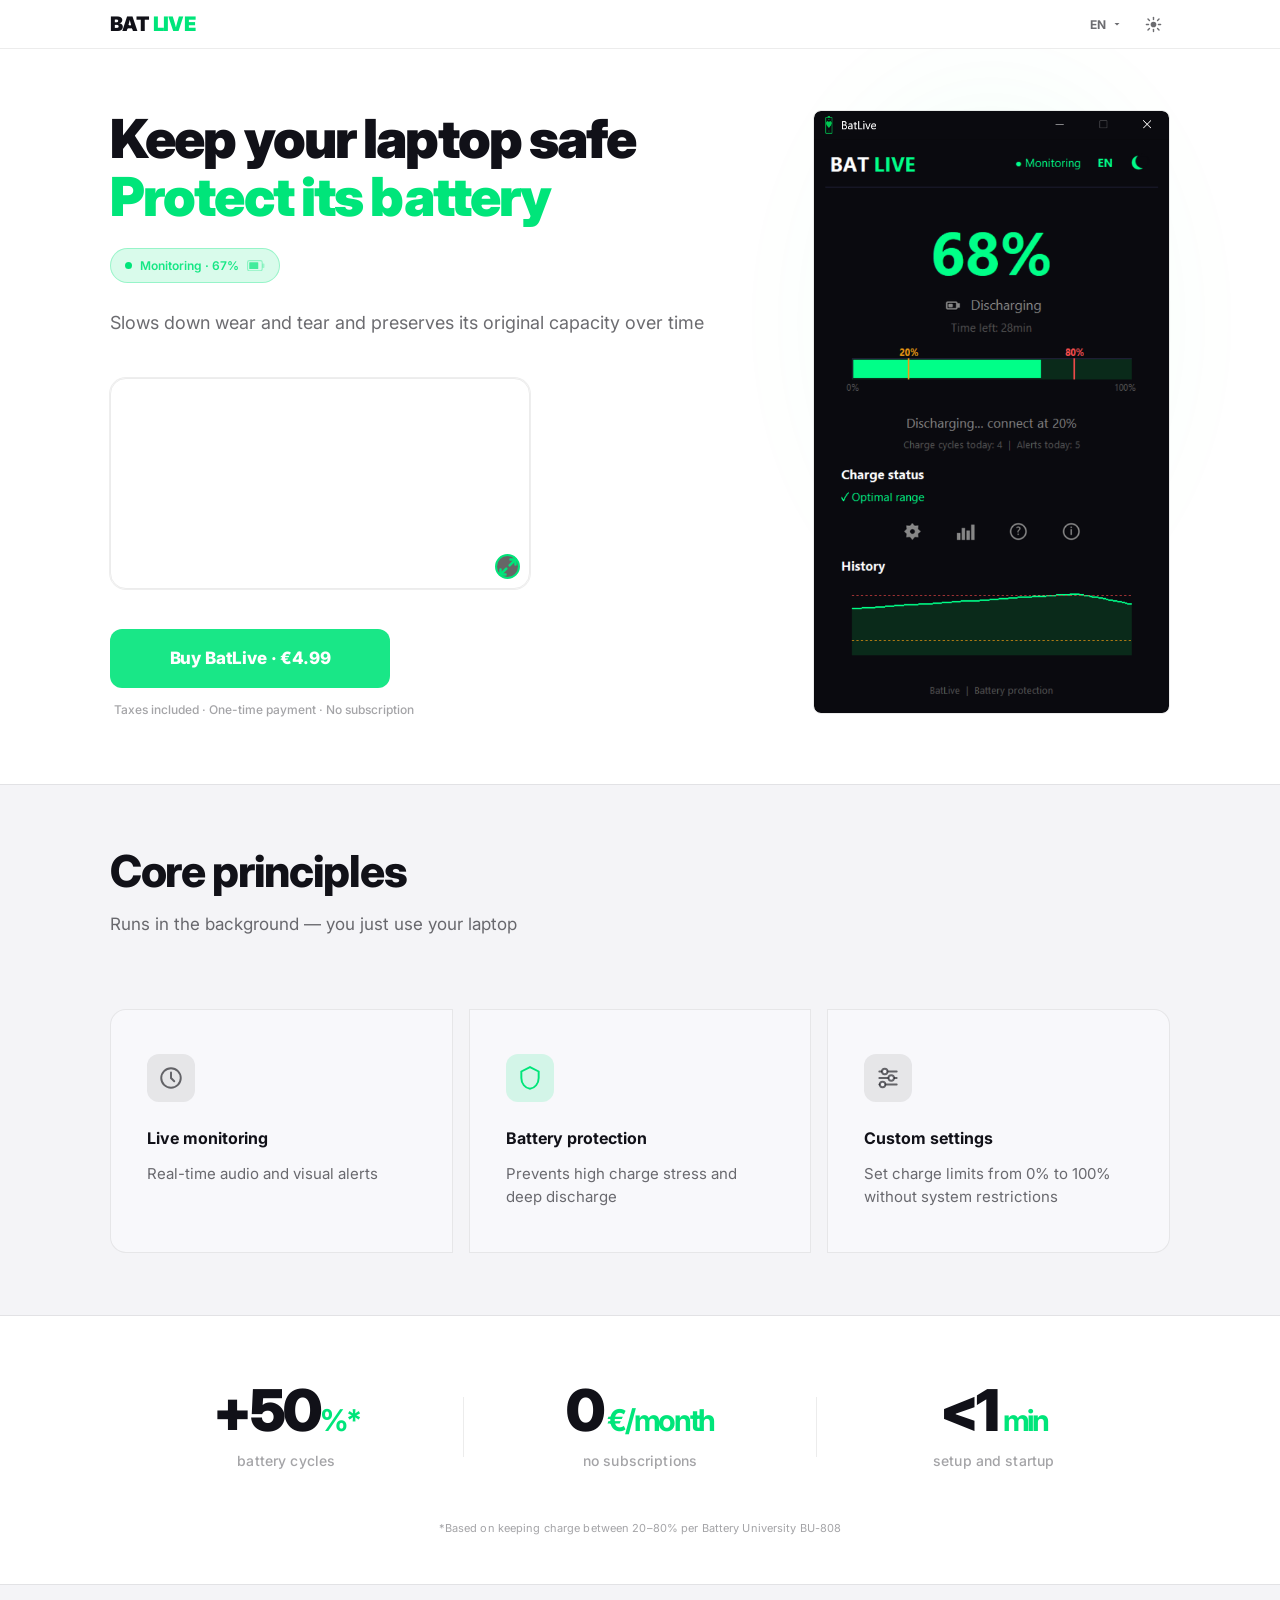
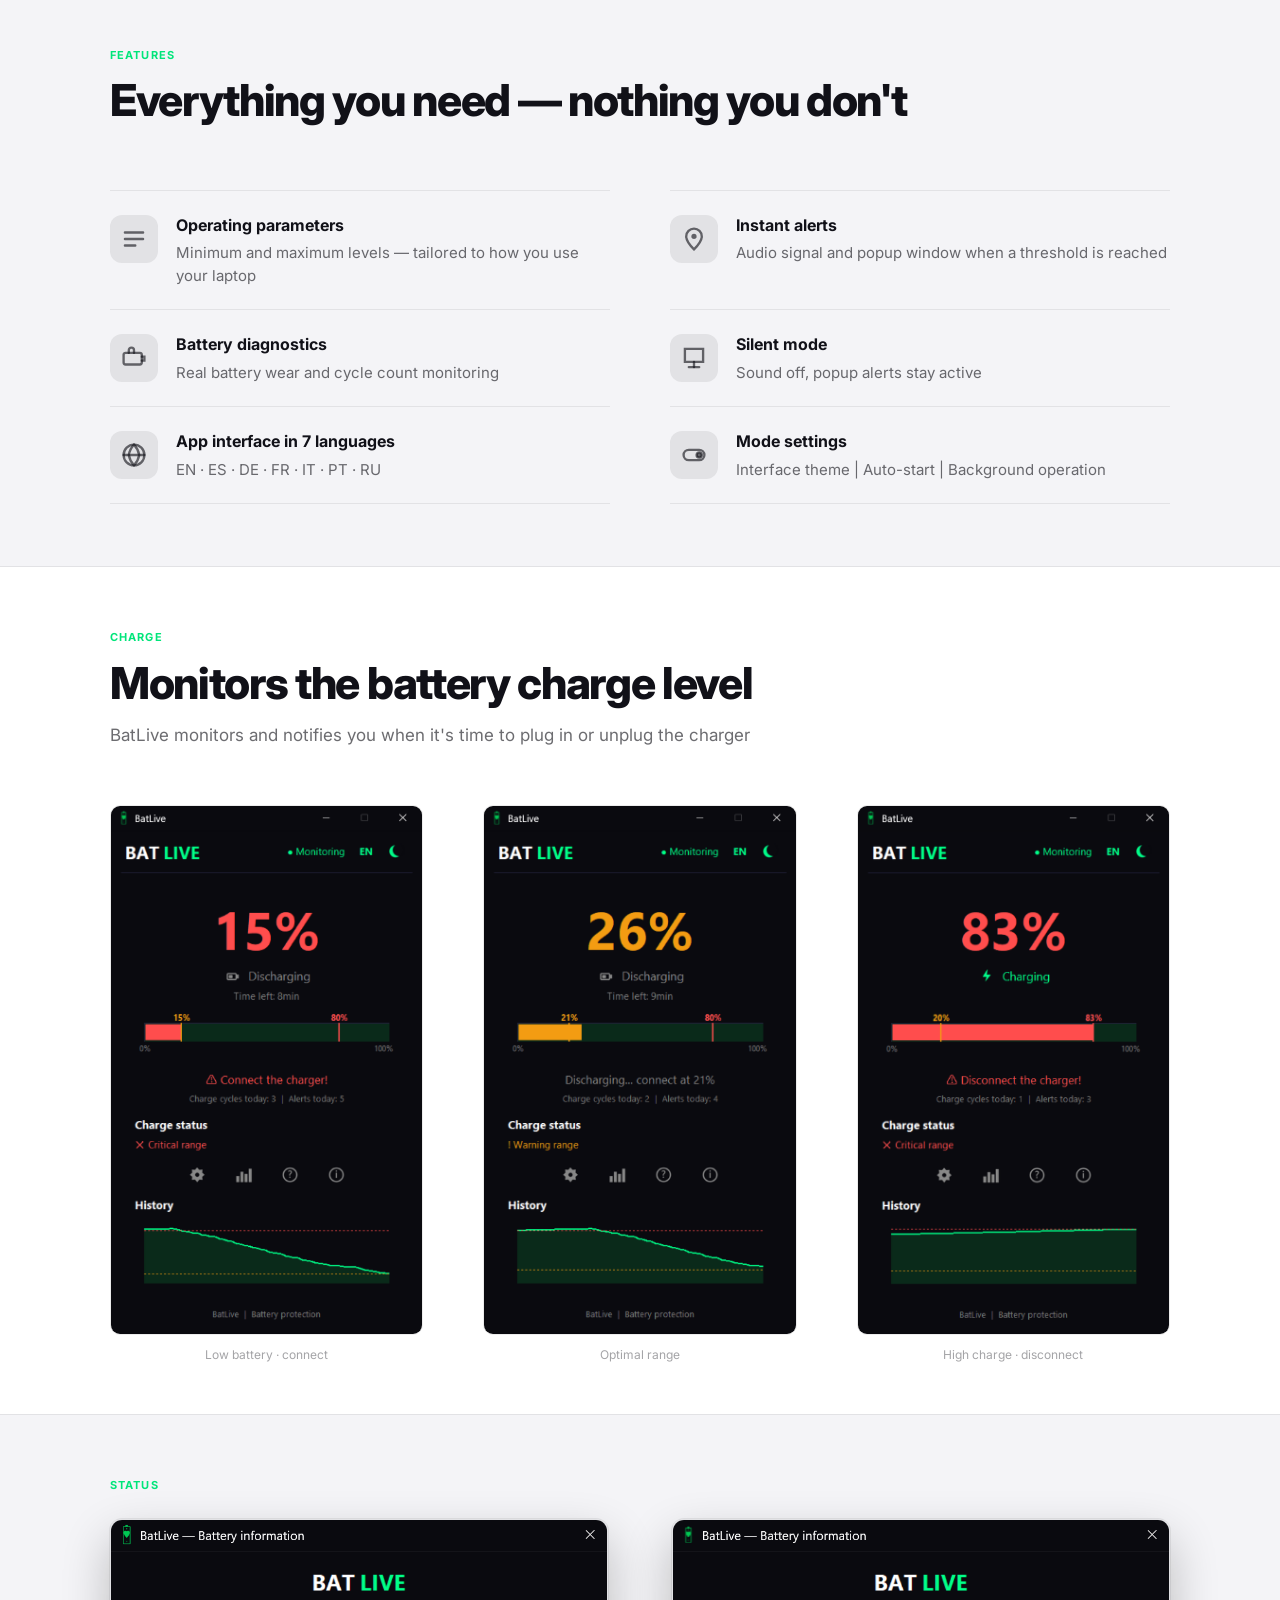
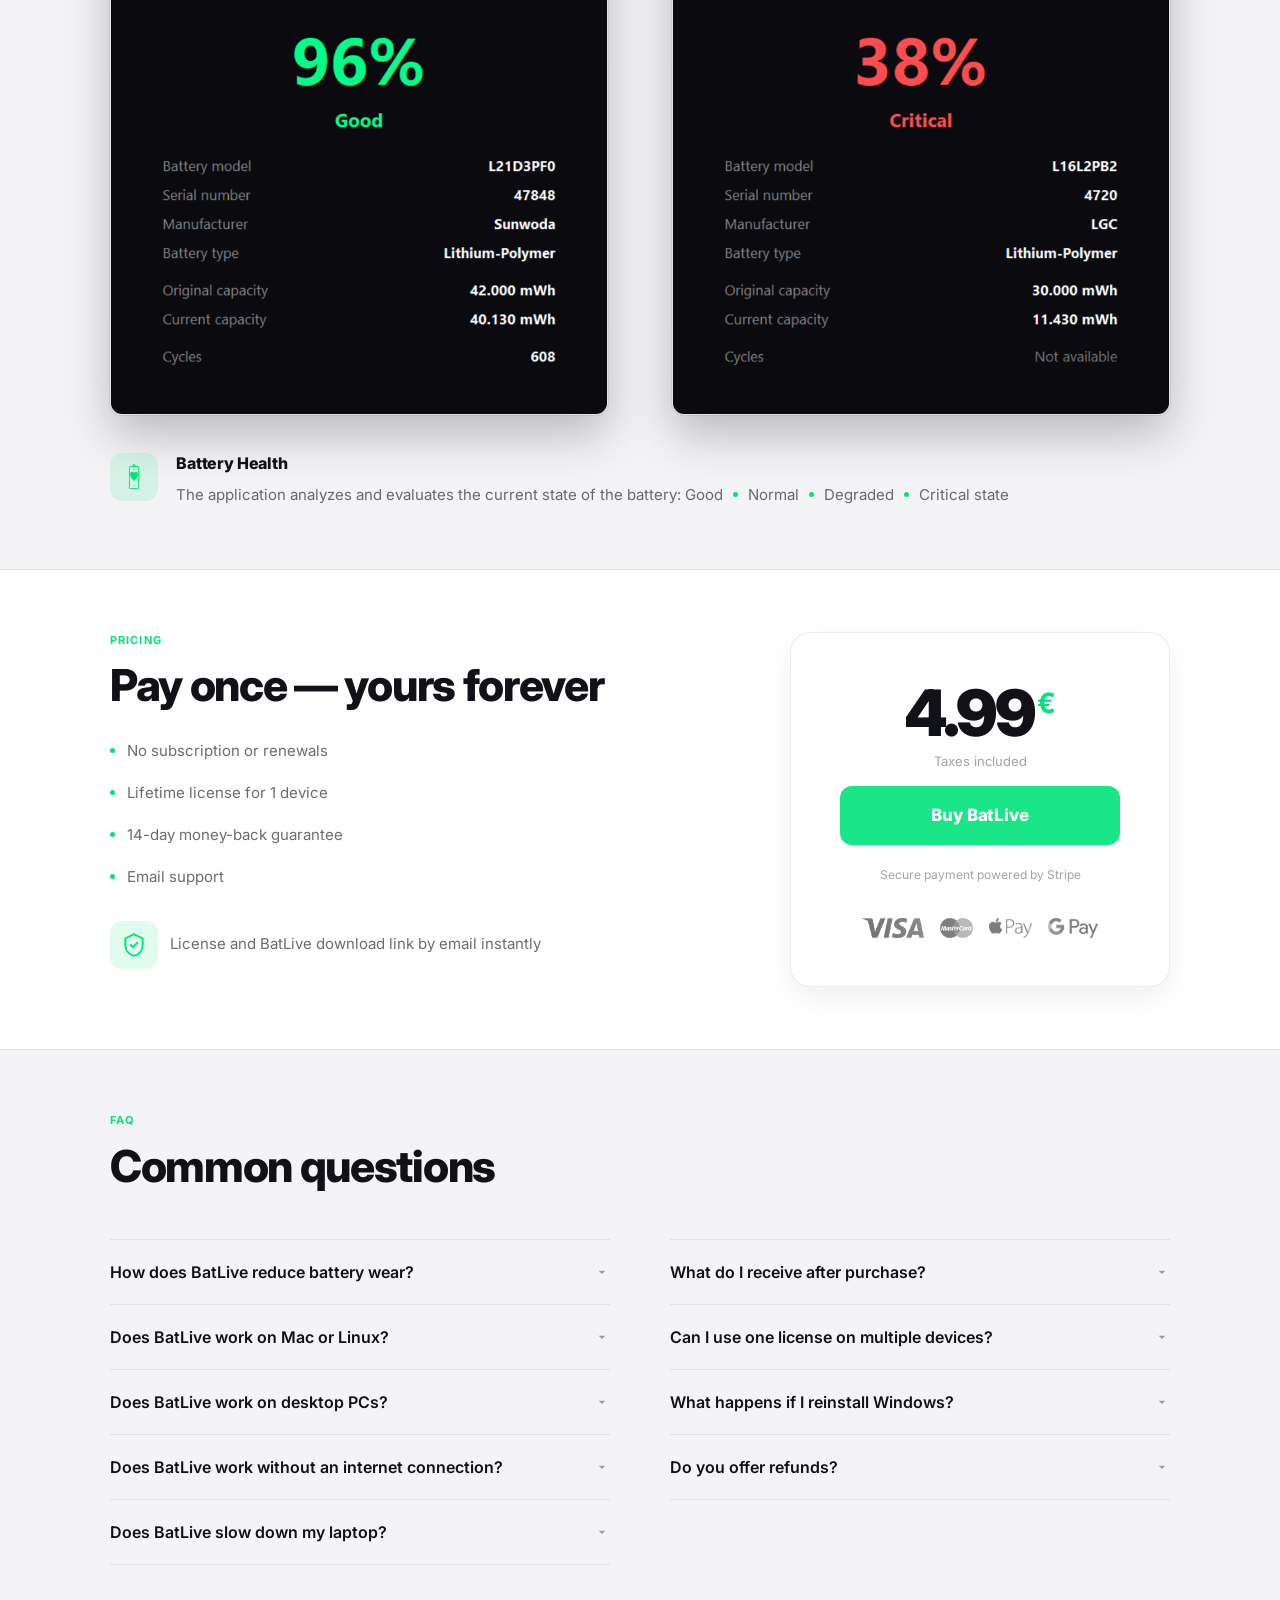
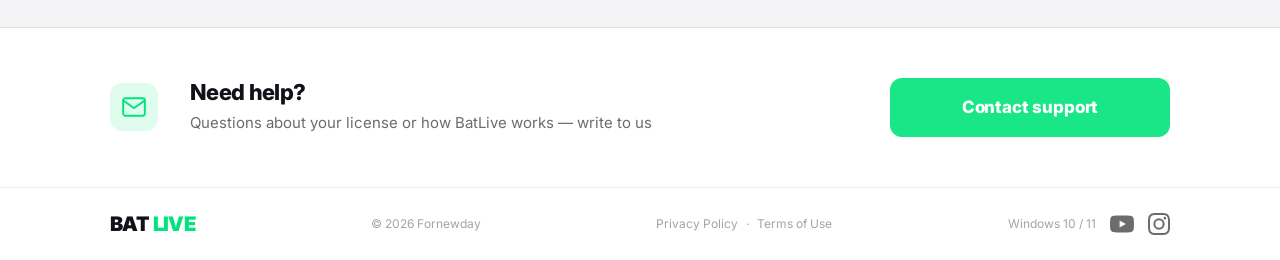
==== index.html @ f936b000 "legal: add taxes included notes in 3 languages" ====
<!DOCTYPE html>
<!-- ════════════════════════════════════════════════════════════════
     BATLIVE — INDEX.HTML

     ÍNDICE
     ────────────────────────────────────────────────────────────────
     1.  NAVBAR
     2.  HERO
     3.  WHAT (pillars)
     4.  STATS
     5.  FEATURES
     6.  SCREENSHOTS
     7.  STATE (estado y ajustes)
     8.  PRICING
     9.  FAQ
     10. CONTACT
     11. FOOTER
     12. MODAL SOPORTE
     ════════════════════════════════════════════════════════════════ -->
<html lang="en" data-theme="light">
<head>
  <meta charset="UTF-8">
  <meta name="viewport" content="width=device-width, initial-scale=1.0">
  <meta name="google-site-verification" content="5RuZJXYPIrxVeMFKIBytG_Ag9Z87bG73hz88B2fT5GY" />
  <title>BatLive: Protects laptop battery with charge and discharge alerts</title>
  <meta name="description" content="BatLive monitors your Windows laptop battery in real time, alerts you when to plug or unplug the charger, and prevents wear from overcharging. One-time payment, no subscription.">
  <meta name="author" content="Fornewday">

  <!-- Open Graph (Reddit, WhatsApp, Twitter, LinkedIn) -->
  <meta property="og:type" content="website">
  <meta property="og:url" content="https://batlive.app/">
  <meta property="og:title" content="BatLive: Protects laptop battery with charge and discharge alerts">
  <meta property="og:description" content="Monitor your laptop battery, get alerts when to plug/unplug and extend its life. One-time 4.99€, no subscription.">
  <meta property="og:image" content="https://batlive.app/img/banner-final.png">

  <!-- Twitter Card -->
  <meta name="twitter:card" content="summary_large_image">
  <meta name="twitter:title" content="BatLive: Protects laptop battery with charge and discharge alerts">
  <meta name="twitter:description" content="Monitor your laptop battery and extend its life. One-time payment.">
  <meta name="twitter:image" content="https://batlive.app/img/banner-final.png">

  <link rel="preconnect" href="https://fonts.googleapis.com">
  <link rel="preconnect" href="https://fonts.gstatic.com" crossorigin>
  <link href="https://fonts.googleapis.com/css2?family=Inter:wght@400;500;600;700;800;900&display=swap" rel="stylesheet">
  <link rel="icon" type="image/x-icon" href="img/favicon.ico">
  <link rel="icon" type="image/svg+xml" href="img/favicon.svg">
  <link rel="icon" type="image/png" sizes="96x96" href="img/favicon-96x96.png">
  <link rel="icon" type="image/png" sizes="192x192" href="img/web-app-manifest-192x192.png">
  <link rel="icon" type="image/png" sizes="512x512" href="img/web-app-manifest-512x512.png">
  <link rel="apple-touch-icon" href="img/apple-touch-icon.png">
  <link rel="manifest" href="img/site.webmanifest">
  <link rel="stylesheet" href="style.css">

  <script type="application/ld+json">
  {
    "@context": "https://schema.org",
    "@type": "SoftwareApplication",
    "name": "BatLive",
    "operatingSystem": "Windows 10, Windows 11",
    "applicationCategory": "UtilitiesApplication",
    "description": "Windows tool to extend battery life via custom alerts and real-time health monitoring.",
    "softwareVersion": "1.0.4",
    "url": "https://batlive.app",
    "image": "https://batlive.app/img/banner-final.png",
    "author": {
      "@type": "Organization",
      "name": "Fornewday",
      "url": "https://batlive.app"
    },
    "offers": {
      "@type": "Offer",
      "price": "4.99",
      "priceCurrency": "EUR",
      "availability": "https://schema.org/InStock"
    }
  }
  </script>
</head>
<body>

<!-- ── 1. NAVBAR ──────────────────────────────────────────── -->
<nav id="navbar">
  <div class="nav-inner">
  <div class="logo">BAT <span class="accent">LIVE</span></div>
  <div class="nav-right">
    <div class="lang-dropdown">
      <button class="lang-btn" id="lang-btn" onclick="toggleLangMenu(event)" aria-label="Idioma">
        <span id="lang-current">EN</span>
        <svg viewBox="0 0 24 24" fill="currentColor" width="12" height="12"><path d="M7 10l5 5 5-5z"/></svg>
      </button>
      <div class="lang-menu" id="lang-menu">
        <button onclick="setLang('en')" id="opt-en">English</button>
        <button onclick="setLang('es')" id="opt-es">Español</button>
        <button onclick="setLang('ru')" id="opt-ru">Русский</button>
      </div>
    </div>
    <button class="theme-btn" onclick="toggleTheme()" aria-label="Cambiar tema">
      <!-- luna -->
      <svg class="icon-moon" viewBox="0 0 24 24" fill="currentColor" width="17" height="17">
        <path d="M12 3a9 9 0 1 0 9 9c0-.46-.04-.92-.1-1.36a5.4 5.4 0 0 1-4.4 2.26 5.4 5.4 0 0 1-3.14-9.8c-.44-.06-.9-.1-1.36-.1z"/>
      </svg>
      <!-- sol -->
      <svg class="icon-sun" viewBox="0 0 24 24" fill="none" stroke="currentColor" stroke-width="2" stroke-linecap="round" width="17" height="17">
        <circle cx="12" cy="12" r="4" fill="currentColor" stroke="none"/>
        <line x1="12" y1="2"  x2="12" y2="5"/>
        <line x1="12" y1="19" x2="12" y2="22"/>
        <line x1="2"  y1="12" x2="5"  y2="12"/>
        <line x1="19" y1="12" x2="22" y2="12"/>
        <line x1="4.2"  y1="4.2"  x2="6.3"  y2="6.3"/>
        <line x1="17.7" y1="17.7" x2="19.8" y2="19.8"/>
        <line x1="4.2"  y1="19.8" x2="6.3"  y2="17.7"/>
        <line x1="17.7" y1="6.3"  x2="19.8" y2="4.2"/>
      </svg>
    </button>
  </div>
  </div>
</nav>

<!-- ── 2. HERO ────────────────────────────────────────────── -->
<section class="hero">
  <div class="hero-inner">
    <div class="hero-text">
      <h1 id="hero-h1">
        Extend your laptop's<br>
        <span class="accent">battery life</span>
      </h1>

      <!-- barra de estado animada — firma del diseño -->
      <div class="status-bar" aria-hidden="true">
        <span class="status-dot"></span>
        <span class="status-text" id="status-text">Monitoring · 67%</span>
        <span class="status-charge">
          <svg viewBox="0 0 16 10" fill="none" width="18">
            <rect x="0.5" y="0.5" width="13" height="9" rx="1.5" stroke="currentColor" stroke-opacity="0.5"/>
            <rect x="13.5" y="3" width="2" height="4" rx="0.5" fill="currentColor" fill-opacity="0.4"/>
            <rect x="2" y="2" width="8" height="6" rx="0.5" fill="currentColor"/>
          </svg>
        </span>
      </div>

      <p class="hero-sub" id="hero-sub">Reduces wear and preserves capacity for years to come</p>

      <div class="hero-video-wrap" id="hero-video-wrap">
        <video class="hero-video" id="hero-video" muted loop playsinline autoplay>
          <source src="./img/demo.mp4" type="video/mp4">
        </video>
        <button class="sound-toggle expand-toggle" id="expand-toggle" aria-label="Expand video" onclick="openVideoModal()">
          <svg xmlns="http://www.w3.org/2000/svg" viewBox="0 0 24 24" width="20" height="20" fill="none" stroke="currentColor" stroke-width="3" stroke-linecap="round" stroke-linejoin="round">
            <polyline points="15 3 21 3 21 9"></polyline>
            <polyline points="9 21 3 21 3 15"></polyline>
            <line x1="21" y1="3" x2="14" y2="10"></line>
            <line x1="3" y1="21" x2="10" y2="14"></line>
          </svg>
        </button>
      </div>

      <div class="cta-block">
        <a href="checkout.html" class="btn-primary" id="hero-btn">
          <span id="hero-btn-text">Buy BatLive · €4.99</span>
        </a>
        <p class="cta-note" id="hero-note">Taxes included · One-time payment · No subscription</p>
      </div>
    </div>

    <div class="hero-visual">
      <div class="app-frame">
        <img src="./img/app-screenshot.png" alt="BatLive"
             onerror="this.style.display='none';this.nextElementSibling.style.display='flex'">
        <div class="img-placeholder" style="display:none">
          <svg viewBox="0 0 60 80" fill="none" width="60" opacity="0.3">
            <rect x="4" y="2" width="52" height="76" rx="6" stroke="currentColor" stroke-width="2"/>
            <rect x="12" y="10" width="36" height="8" rx="2" fill="currentColor" opacity="0.3"/>
            <rect x="12" y="24" width="36" height="4" rx="2" fill="currentColor" opacity="0.2"/>
            <rect x="12" y="32" width="24" height="4" rx="2" fill="currentColor" opacity="0.2"/>
          </svg>
          <span>app-screenshot.png</span>
        </div>
      </div>
    </div>
  </div>
</section>

<div class="video-modal" id="video-modal">
  <div class="video-modal-panel">
    <button class="sound-toggle video-modal-close" id="video-modal-close" aria-label="Close video" onclick="closeVideoModal()">
      <svg xmlns="http://www.w3.org/2000/svg" viewBox="0 0 24 24" width="20" height="20" fill="none" stroke="currentColor" stroke-width="2" stroke-linecap="round" stroke-linejoin="round">
        <line x1="18" y1="6" x2="6" y2="18"></line>
        <line x1="6" y1="6" x2="18" y2="18"></line>
      </svg>
    </button>
    <div class="video-modal-inner" id="video-modal-inner"></div>
    <div class="video-modal-sound-row" id="video-modal-sound-row">
      <button class="sound-toggle" id="sound-toggle" aria-label="Toggle sound" onclick="toggleSound()">
        <svg xmlns="http://www.w3.org/2000/svg" viewBox="0 0 24 24" width="20" height="20" fill="none" stroke="currentColor" stroke-width="2" stroke-linecap="round" stroke-linejoin="round">
          <path d="M4 9v6h4l5 5V4L8 9H4z"></path>
          <line class="sound-x" x1="17" y1="9" x2="23" y2="15"></line>
          <line class="sound-x" x1="23" y1="9" x2="17" y2="15"></line>
          <path class="sound-wave" d="M16 9a5 5 0 0 1 0 6"></path>
          <path class="sound-wave" d="M19 6.5a9 9 0 0 1 0 11"></path>
        </svg>
      </button>
      <p class="hero-video-caption" id="hero-video-caption">Sound on alert</p>
    </div>
  </div>
</div>

<!-- ── 3. WHAT (pillars) ──────────────────────────────────── -->
<section class="what reveal">
  <div class="container">
    <div class="what-header">
      <h2 id="what-h2">Three principles of protection</h2>
      <p class="section-sub" id="what-sub">Runs in the background — you just use your laptop</p>
    </div>
    <div class="pillars">

      <div class="pillar reveal-child">
        <div class="pillar-icon">
          <svg viewBox="0 0 24 24" fill="none" stroke="currentColor" stroke-width="1.8" stroke-linecap="round" width="26" height="26">
            <circle cx="12" cy="12" r="9"/>
            <polyline points="12 7 12 12 15 15"/>
          </svg>
        </div>
        <h3 id="p1-title">Background monitoring</h3>
        <p id="p1-text">Lives silently in the system tray, no open window required, minimal resource usage</p>
      </div>

      <div class="pillar reveal-child">
        <div class="pillar-icon pillar-icon--accent">
          <svg viewBox="0 0 24 24" fill="none" stroke="currentColor" stroke-width="1.8" stroke-linecap="round" width="26" height="26">
            <path d="M12 2L4 6v6c0 5 3.5 9.5 8 10 4.5-.5 8-5 8-10V6l-8-4z"/>
          </svg>
        </div>
        <h3 id="p2-title">Battery protection</h3>
        <p id="p2-text">Keeps charge in the safe range — cell degradation slows down significantly</p>
      </div>

      <div class="pillar reveal-child">
        <div class="pillar-icon">
          <svg viewBox="0 0 24 24" fill="none" stroke="currentColor" stroke-width="1.8" stroke-linecap="round" width="26" height="26">
            <line x1="4" y1="6" x2="20" y2="6"/>
            <line x1="4" y1="12" x2="20" y2="12"/>
            <line x1="4" y1="18" x2="20" y2="18"/>
            <circle cx="9" cy="6" r="2.5" fill="var(--bg-2)"/>
            <circle cx="15" cy="12" r="2.5" fill="var(--bg-2)"/>
            <circle cx="7" cy="18" r="2.5" fill="var(--bg-2)"/>
          </svg>
        </div>
        <h3 id="p3-title">Your rules</h3>
        <p id="p3-text">Set a minimum and maximum threshold — the app alerts you when it's time to act</p>
      </div>

    </div>
  </div>
</section>

<!-- ── 4. STATS ───────────────────────────────────────────── -->
<section class="stats reveal">
  <div class="container">
    <div class="stats-grid">
      <div class="stat reveal-child">
        <div class="stat-num">+50<span class="stat-unit">%*</span></div>
        <div class="stat-label" id="stat1-label">capacity preserved</div>
      </div>
      <div class="stat-divider"></div>
      <div class="stat reveal-child">
        <div class="stat-num">0<span class="stat-unit" id="stat2-unit"> €/month</span></div>
        <div class="stat-label" id="stat2-label">no subscriptions</div>
      </div>
      <div class="stat-divider"></div>
      <div class="stat reveal-child">
        <div class="stat-num">&lt;1<span class="stat-unit"> min</span></div>
        <div class="stat-label" id="stat3-label">setup and launch</div>
      </div>
    </div>
    <p class="stats-footnote" id="stats-footnote">* Keeping charge between 20–80% per Battery University BU-808</p>
  </div>
</section>

<!-- ── 5. FEATURES ────────────────────────────────────────── -->
<section class="features reveal">
  <div class="container">
    <div class="features-header">
      <p class="eyebrow" id="feat-eyebrow">Features</p>
      <h2 id="feat-h2">Everything you need — nothing you don't</h2>
    </div>

    <ul class="feat-grid">
      <li class="feat-item reveal-child">
        <span class="feat-icon">
          <svg viewBox="0 0 20 20" fill="none" stroke="currentColor" stroke-width="1.8" stroke-linecap="round" width="18" height="18">
            <path d="M3 10h14M3 5h14M3 15h8"/>
          </svg>
        </span>
        <div>
          <strong id="f1-title">Operating parameters</strong>
          <p id="f1-text">Minimum and maximum — tailored to how you use your laptop</p>
        </div>
      </li>
      <li class="feat-item reveal-child">
        <span class="feat-icon">
          <svg viewBox="0 0 20 20" fill="none" stroke="currentColor" stroke-width="1.8" stroke-linecap="round" width="18" height="18">
            <path d="M10 2a6 6 0 0 0-6 6c0 4 6 10 6 10s6-6 6-10a6 6 0 0 0-6-6z"/>
            <circle cx="10" cy="8" r="2" fill="currentColor" stroke="none"/>
          </svg>
        </span>
        <div>
          <strong id="f2-title">Instant alerts</strong>
          <p id="f2-text">Audio signal and popup window when a threshold is reached</p>
        </div>
      </li>
      <li class="feat-item reveal-child">
        <span class="feat-icon">
          <svg viewBox="0 0 20 20" fill="none" stroke="currentColor" stroke-width="1.8" stroke-linecap="round" width="18" height="18">
            <rect x="2" y="6" width="14" height="9" rx="1.5"/>
            <path d="M16 9h2v3h-2"/>
            <path d="M6 6V4a2 2 0 0 1 4 0v2"/>
          </svg>
        </span>
        <div>
          <strong id="f3-title">Battery diagnostics</strong>
          <p id="f3-text">Real battery wear and cycle count monitoring</p>
        </div>
      </li>
      <li class="feat-item reveal-child">
        <span class="feat-icon">
          <svg viewBox="0 0 20 20" fill="none" stroke="currentColor" stroke-width="1.8" stroke-linecap="round" width="18" height="18">
            <path d="M3 3h14v10H3z" rx="1"/>
            <line x1="6" y1="17" x2="14" y2="17"/>
            <line x1="10" y1="13" x2="10" y2="17"/>
          </svg>
        </span>
        <div>
          <strong id="f4-title">Silent mode</strong>
          <p id="f4-text">Sound off, popup alerts stay active</p>
        </div>
      </li>
      <li class="feat-item reveal-child">
        <span class="feat-icon">
          <svg viewBox="0 0 20 20" fill="none" stroke="currentColor" stroke-width="1.8" stroke-linecap="round" width="18" height="18">
            <circle cx="10" cy="10" r="8"/>
            <path d="M10 2a15.3 15.3 0 0 1 4 8 15.3 15.3 0 0 1-4 8 15.3 15.3 0 0 1-4-8 15.3 15.3 0 0 1 4-8z"/>
            <path d="M2 10h16"/>
          </svg>
        </span>
        <div>
          <strong id="f6-title">App interface in 7 languages</strong>
          <p id="f6-text">EN · ES · DE · FR · IT · PT · RU</p>
        </div>
      </li>
      <li class="feat-item reveal-child">
        <span class="feat-icon">
          <svg viewBox="0 0 20 20" fill="none" stroke="currentColor" stroke-width="1.8" stroke-linecap="round" width="18" height="18">
            <rect x="2" y="6" width="16" height="8" rx="4"/>
            <circle cx="14" cy="10" r="2" fill="currentColor"/>
          </svg>
        </span>
        <div>
          <strong id="f5-title">Mode settings</strong>
          <p id="f5-text">Interface theme | Auto-start | Background operation</p>
        </div>
      </li>
    </ul>
  </div>
</section>

<!-- ── 6. SCREENSHOTS ─────────────────────────────────────── -->
<section class="screenshots reveal">
  <div class="container">
    <div class="screenshots-header">
      <p class="eyebrow" id="ss-eyebrow">Charge</p>
      <h2 id="ss-h2">Monitors the battery charge level</h2>
      <p class="section-sub" id="ss-sub">BatLive monitors and notifies you when it's time to plug in or unplug the charger.</p>
    </div>

    <!-- 3 capturas verticales -->
    <div class="ss-grid-top">
      <div class="ss-item reveal-child">
        <img src="./img/app-low.png" alt="Low battery"
             onerror="this.style.display='none';this.nextElementSibling.style.display='flex'">
        <div class="ss-placeholder">app-low.png</div>
        <p class="ss-caption" id="ss1-cap">Low battery · connect</p>
      </div>
      <div class="ss-item reveal-child">
        <img src="./img/app-discharge.png" alt="Discharging"
             onerror="this.style.display='none';this.nextElementSibling.style.display='flex'">
        <div class="ss-placeholder">app-discharge.png</div>
        <p class="ss-caption" id="ss2-cap">Normal use · 31%</p>
      </div>
      <div class="ss-item reveal-child">
        <img src="./img/app-high.png" alt="High charge"
             onerror="this.style.display='none';this.nextElementSibling.style.display='flex'">
        <div class="ss-placeholder">app-high.png</div>
        <p class="ss-caption" id="ss3-cap">High charge · disconnect</p>
      </div>
    </div>
  </div>
</section>

<!-- ── 7. STATE (estado y ajustes) ────────────────────────── -->
<section class="state reveal">
  <div class="container">
    <div class="state-header">
      <p class="eyebrow" id="state-eyebrow">Status</p>
    </div>

    <div class="state-grid">
      <img class="state-shot state-shot--left  reveal-child" src="./img/app-battery.png"     alt="Battery health · 96%" onerror="this.style.display='none'">
      <img class="state-shot state-shot--right reveal-child" src="./img/app-battery-critical.png" alt="Battery critical · 38%"     onerror="this.style.display='none'">
    </div>

    <div class="state-diag reveal-child">
      <div class="state-diag-icon">
        <svg viewBox="0 0 200 400" fill="none" width="42" height="42">
          <rect x="78" y="8" width="44" height="32" rx="4" fill="currentColor"/>
          <rect x="30" y="38" width="140" height="340" rx="8" fill="none" stroke="currentColor" stroke-width="14"/>
          <g fill="currentColor">
            <rect x="96" y="68" width="8" height="26" rx="1"/>
            <rect x="88" y="77" width="24" height="8" rx="1"/>
          </g>
          <g transform="translate(100, 200) scale(1.6)">
            <path d="M0,38 C0,38 -38,5 -38,-25 C-38,-48 -20,-60 0,-42 C20,-60 38,-48 38,-25 C38,5 0,38 0,38 Z" fill="currentColor"/>
          </g>
          <rect x="88" y="325" width="24" height="8" rx="1" fill="currentColor"/>
        </svg>
      </div>
      <div class="state-diag-text">
        <h3 id="state-diag-title">Battery wear diagnostics and cycle monitoring</h3>
        <p id="state-diag-text">BatLive uses system data on charge cycles and battery capacity to accurately evaluate its real condition. The application analyzes the level of battery wear and clearly displays its current health status: from «Good» and «Fair» to «Degraded» or «Critical».</p>
      </div>
    </div>
  </div>
</section>

<!-- ── 8. PRICING ─────────────────────────────────────────── -->
<section class="pricing reveal">
  <div class="container">
    <div class="pricing-card">
      <div class="pricing-left">
        <p class="eyebrow" id="price-eyebrow">Pricing</p>
        <h2 id="price-h2">One price. Forever.</h2>
        <ul class="price-perks">
          <li id="perk-sub">No subscription or renewals</li>
          <li id="perk1">Lifetime license for 1 device</li>
          <li id="perk-refund">14-day money-back guarantee</li>
          <li id="perk3">Email support</li>
        </ul>
        <div class="price-extra-block">
          <div class="price-extra-icon">
            <svg viewBox="0 0 24 24" fill="none" stroke="currentColor" stroke-width="1.8" stroke-linecap="round" width="26" height="26">
              <path d="M12 2L4 6v6c0 5 3.5 9.5 8 10 4.5-.5 8-5 8-10V6l-8-4z"/>
              <polyline points="9 12 11 14 15 10"/>
            </svg>
          </div>
          <p class="price-extra" id="price-extra">Receive your license key instantly by email after payment</p>
        </div>
      </div>
      <div class="pricing-right">
        <div class="price-amount">
          <span class="price-num" id="price-num">4,99</span>
          <span class="price-currency">€</span>
        </div>
        <span class="price-tax" id="price-tax">Taxes included</span>
        <a href="checkout.html" class="btn-primary" id="price-btn">
          <span id="price-btn-text">Buy BatLive</span>
        </a>
        <p class="price-secure" id="price-secure">Secure payment via Stripe</p>
        <div class="price-methods" aria-label="Payment methods">
          <img src="./img/pay-visa.png" alt="Visa">
          <img src="./img/pay-mastercard.png" alt="Mastercard">
          <img src="./img/pay-applepay.png" alt="Apple Pay">
          <img src="./img/pay-googlepay.png" alt="Google Pay">
        </div>
      </div>
    </div>
  </div>
</section>

<!-- ── 9. FAQ ─────────────────────────────────────────────── -->
<section class="faq reveal">
  <div class="container">
    <div class="faq-header">
      <p class="eyebrow" id="faq-eyebrow">FAQ</p>
      <h2 id="faq-h2">Common questions</h2>
    </div>
    <div class="faq-list">

      <!-- Columna izquierda (valor y producto) -->

      <div class="faq-item reveal-child">
        <button class="faq-q" onclick="toggleFaq(this)">
          <span id="fq3">How does BatLive reduce battery wear?</span>
          <svg class="faq-arrow" viewBox="0 0 24 24" fill="currentColor" width="16" height="16"><path d="M7 10l5 5 5-5z"/></svg>
        </button>
        <div class="faq-a"><p id="fa3">BatLive helps reduce battery wear by reminding you when to plug in or unplug your charger. Battery wear increases when the battery stays at 100% for extended periods (high-voltage stress) or drops below 20% (deep discharge). BatLive monitors these conditions and alerts you to keep your battery within the optimal 20–80% charge range, where battery wear is lower.</p></div>
      </div>

      <div class="faq-item reveal-child">
        <button class="faq-q" onclick="toggleFaq(this)">
          <span id="fq1">Does BatLive work on Mac or Linux?</span>
          <svg class="faq-arrow" viewBox="0 0 24 24" fill="currentColor" width="16" height="16"><path d="M7 10l5 5 5-5z"/></svg>
        </button>
        <div class="faq-a"><p id="fa1">No. BatLive is only available for Windows 10 and Windows 11. There are currently no versions for Mac or Linux.</p></div>
      </div>

      <div class="faq-item reveal-child">
        <button class="faq-q" onclick="toggleFaq(this)">
          <span id="fq2">Does BatLive work on desktop PCs?</span>
          <svg class="faq-arrow" viewBox="0 0 24 24" fill="currentColor" width="16" height="16"><path d="M7 10l5 5 5-5z"/></svg>
        </button>
        <div class="faq-a"><p id="fa2">No. BatLive is designed exclusively for laptops.</p></div>
      </div>

      <div class="faq-item reveal-child">
        <button class="faq-q" onclick="toggleFaq(this)">
          <span id="fq5">Does BatLive work without an internet connection?</span>
          <svg class="faq-arrow" viewBox="0 0 24 24" fill="currentColor" width="16" height="16"><path d="M7 10l5 5 5-5z"/></svg>
        </button>
        <div class="faq-a"><p id="fa5">Yes. You only need an internet connection once to activate your license. After that, BatLive runs locally and continues protecting your battery even when you're offline. Your license is automatically revalidated in the background every 7 days.</p></div>
      </div>

      <div class="faq-item reveal-child">
        <button class="faq-q" onclick="toggleFaq(this)">
          <span id="fq4">Does BatLive slow down my laptop?</span>
          <svg class="faq-arrow" viewBox="0 0 24 24" fill="currentColor" width="16" height="16"><path d="M7 10l5 5 5-5z"/></svg>
        </button>
        <div class="faq-a"><p id="fa4">No. BatLive uses less than 20 MB of RAM and checks your battery once every second. The impact on performance is negligible.</p></div>
      </div>

      <!-- Columna derecha (logística y compra) -->

      <div class="faq-item reveal-child">
        <button class="faq-q" onclick="toggleFaq(this)">
          <span id="fq9">What do I receive after purchase?</span>
          <svg class="faq-arrow" viewBox="0 0 24 24" fill="currentColor" width="16" height="16"><path d="M7 10l5 5 5-5z"/></svg>
        </button>
        <div class="faq-a"><p id="fa9">You'll receive your license key and download link by email. Simply download BatLive, install it, enter your license key, and you're ready to go!</p></div>
      </div>

      <div class="faq-item reveal-child">
        <button class="faq-q" onclick="toggleFaq(this)">
          <span id="fq7">Can I use one license on multiple devices?</span>
          <svg class="faq-arrow" viewBox="0 0 24 24" fill="currentColor" width="16" height="16"><path d="M7 10l5 5 5-5z"/></svg>
        </button>
        <div class="faq-a"><p id="fa7">No. Each license is linked to a single device (HWID). A separate license key is required for each laptop.</p></div>
      </div>

      <div class="faq-item reveal-child">
        <button class="faq-q" onclick="toggleFaq(this)">
          <span id="fq8">What happens if I reinstall Windows?</span>
          <svg class="faq-arrow" viewBox="0 0 24 24" fill="currentColor" width="16" height="16"><path d="M7 10l5 5 5-5z"/></svg>
        </button>
        <div class="faq-a"><p id="fa8">If you reinstall Windows on the same laptop, your license will be automatically reactivated because it is linked to your laptop's hardware identifier (HWID). You only need to enter your license key again.</p></div>
      </div>

      <div class="faq-item reveal-child">
        <button class="faq-q" onclick="toggleFaq(this)">
          <span id="fq10">Do you offer refunds?</span>
          <svg class="faq-arrow" viewBox="0 0 24 24" fill="currentColor" width="16" height="16"><path d="M7 10l5 5 5-5z"/></svg>
        </button>
        <div class="faq-a"><p id="fa10">BatLive is a digital product delivered immediately after purchase, so the 14-day right of withdrawal is waived during checkout. However, if you experience a technical issue, contact us within 14 days of purchase, and we'll review your case individually.</p></div>
      </div>

      <div class="faq-item reveal-child">
        <button class="faq-q" onclick="toggleFaq(this)">
          <span id="fq6">What data does BatLive collect?</span>
          <svg class="faq-arrow" viewBox="0 0 24 24" fill="currentColor" width="16" height="16"><path d="M7 10l5 5 5-5z"/></svg>
        </button>
        <div class="faq-a"><p id="fa6">BatLive respects your privacy. It only uses your hardware identifier (HWID) to validate your license and your battery's technical data to display your battery history. We do not collect personal data, track your activity, or share any information with third parties.</p></div>
      </div>

    </div>
  </div>
</section>

<!-- ── 10. REVIEWS ──────────────────────────────────────────── -->
<section id="reviews" class="reviews-section" style="display:none">
  <div class="container">
    <div id="reviews-grid" class="reviews-grid"></div>
    <div class="reviews-more-wrap" style="display:none">
      <a href="javascript:void(0)" class="btn-secondary" id="reviews-more-btn">See more reviews</a>
    </div>
  </div>
</section>


<!-- ── 11. CONTACT ─────────────────────────────────────────── -->
<section class="contact reveal">
  <div class="container">
    <div class="contact-inner">
      <div class="contact-icon">
        <svg viewBox="0 0 24 24" fill="none" stroke="currentColor" stroke-width="1.8" stroke-linecap="round" width="26" height="26">
          <path d="M4 4h16c1.1 0 2 .9 2 2v12c0 1.1-.9 2-2 2H4c-1.1 0-2-.9-2-2V6c0-1.1.9-2 2-2z"/>
          <polyline points="22,6 12,13 2,6"/>
        </svg>
      </div>
      <div class="contact-text">
        <h2 id="contact-h2">Need help?</h2>
        <p id="contact-sub">Questions about your license, installation issues or anything else — write to us directly.</p>
      </div>
      <a href="#" class="btn-primary" id="contact-btn" onclick="openModal(); return false;">
        Contact support
      </a>
    </div>
  </div>
</section>

<!-- ── 11. FOOTER ─────────────────────────────────────────── -->
<footer>
  <div class="container footer-inner">
    <div class="logo">BAT <span class="accent">LIVE</span></div>
    <p class="footer-copy" id="footer-copy">© 2026 Fornewday</p>
    <div class="footer-links">
      <a href="privacy.html" id="footer-privacy">Privacy Policy</a>
      <span class="footer-sep">·</span>
      <a href="terms.html" id="footer-terms">Terms of Use</a>
    </div>
    <div class="footer-right-wrap">
      <span class="footer-right" id="footer-right">Windows 10 / 11</span>
      <a href="https://youtube.com/@BatLiveApp" target="_blank" rel="noopener" class="footer-brand-link" aria-label="YouTube" data-social="yt">
        <svg viewBox="0 0 24 24" width="24" height="24" fill="currentColor">
          <path d="M23.5 6.2a3 3 0 0 0-2.1-2.1C19.6 3.6 12 3.6 12 3.6s-7.6 0-9.4.5A3 3 0 0 0 .5 6.2C0 8 0 12 0 12s0 4 .5 5.8a3 3 0 0 0 2.1 2.1c1.8.5 9.4.5 9.4.5s7.6 0 9.4-.5a3 3 0 0 0 2.1-2.1c.5-1.8.5-5.8.5-5.8s0-4-.5-5.8zM9.6 15.6V8.4L15.8 12l-6.2 3.6z" fill-rule="evenodd" clip-rule="evenodd"/>
        </svg>
      </a>
      <a href="https://instagram.com/fornewday.official" target="_blank" rel="noopener" class="footer-brand-link" aria-label="Instagram" data-social="ig">
        <svg viewBox="0 0 24 24" width="22" height="22" fill="currentColor">
          <path d="M12 2.163c3.204 0 3.584.012 4.85.07 3.252.148 4.771 1.691 4.919 4.919.058 1.265.069 1.645.069 4.849 0 3.205-.012 3.584-.069 4.849-.149 3.225-1.664 4.771-4.919 4.919-1.266.058-1.644.07-4.85.07-3.204 0-3.584-.012-4.849-.07-3.26-.149-4.771-1.699-4.919-4.92-.058-1.265-.07-1.644-.07-4.849 0-3.204.013-3.583.07-4.849.149-3.227 1.664-4.771 4.919-4.919 1.266-.057 1.645-.069 4.849-.069zM12 0C8.741 0 8.333.014 7.053.072 2.695.272.273 2.69.073 7.052.014 8.333 0 8.741 0 12c0 3.259.014 3.668.072 4.948.2 4.358 2.618 6.78 6.98 6.98C8.333 23.986 8.741 24 12 24c3.259 0 3.668-.014 4.948-.072 4.354-.2 6.782-2.618 6.979-6.98.059-1.28.073-1.689.073-4.948 0-3.259-.014-3.667-.072-4.947-.196-4.354-2.617-6.78-6.979-6.98C15.668.014 15.259 0 12 0zm0 5.838a6.162 6.162 0 100 12.324 6.162 6.162 0 000-12.324zM12 16a4 4 0 110-8 4 4 0 010 8zm6.406-11.845a1.44 1.44 0 100 2.881 1.44 1.44 0 000-2.881z"/>
        </svg>
      </a>
      </div>
  </div>
</footer>

<!-- ── 12. MODAL SOPORTE ──────────────────────────────────────── -->
<div class="modal-overlay" id="modal-support">
  <div class="modal-box">
    <button class="modal-close" onclick="closeModal()" aria-label="Close">
      <svg viewBox="0 0 24 24" fill="none" stroke="currentColor" stroke-width="2" stroke-linecap="round" width="20" height="20">
        <line x1="18" y1="6" x2="6" y2="18"/>
        <line x1="6" y1="6" x2="18" y2="18"/>
      </svg>
    </button>
    <h3 id="modal-title">Contact support</h3>
    <form id="support-form" action="https://formspree.io/f/mzdlaqlr" method="POST">
      <label id="modal-label-email">Email</label>
      <input type="email" name="email" required id="modal-input-email" placeholder="you@example.com">
      <label id="modal-label-type">Type</label>
      <select name="type" required id="modal-select-type">
        <option value="License issue" id="modal-opt-license">License issue</option>
        <option value="Installation problem" id="modal-opt-install">Installation problem</option>
        <option value="Refund request" id="modal-opt-refund">Refund request</option>
        <option value="Other" id="modal-opt-other">Other</option>
      </select>
      <label id="modal-label-msg">Message</label>
      <textarea name="message" rows="5" required id="modal-textarea" placeholder=""></textarea>
      <button type="submit" class="btn-primary" id="modal-submit">Send</button>
    </form>
    <p class="modal-status" id="modal-status"></p>
  </div>
</div>

<script src="script.js"></script>
</body>
</html>
---- style.css ----
/* ════════════════════════════════════════════════════════════════
   BATLIVE — STYLE.CSS

   ÍNDICE
   ────────────────────────────────────────────────────────────────
   1.  RESET & BASE
   2.  VARIABLES (:root / [data-theme="light"])
   3.  NAVBAR
   4.  HERO
   5.  STATUS BAR
   6.  TÍTULOS / EYEBROW COMUNES
   7.  WHAT (pillars)
   8.  STATS
   9.  FEATURES
   10. SCREENSHOTS
   11. STATE (estado y ajustes)
   12. PRICING
   13. FAQ
   14. CONTACT
   15. CHECKOUT
   16. THANKYOU
   17. FOOTER
   18. SCROLL REVEAL (animaciones)
   19. ACCESIBILIDAD (prefers-reduced-motion)
   20. REVIEW
   21. REVIEWS (sección landing)
   22. RESPONSIVE — TABLET (max-width: 900px)
   23. RESPONSIVE — MÓVIL (max-width: 600px)
   24. RESPONSIVE — MÓVIL PEQUEÑO (max-width: 380px)
   25. RESPONSIVE — MÓVIL HORIZONTAL
   ════════════════════════════════════════════════════════════════ */


/* ── 1. RESET & BASE ─────────────────────────────────────────── */
*, *::before, *::after { margin: 0; padding: 0; box-sizing: border-box; }

html {
  scroll-behavior: smooth;
  font-size: 16px;
}

/* Red de seguridad: nunca scroll horizontal, pase lo que pase */
html, body {
  max-width: 100%;
  overflow-x: hidden;
}

body {
  font-family: 'Inter', -apple-system, "Segoe UI", sans-serif;
  background: var(--bg);
  color: var(--text);
  line-height: 1.6;
  transition: background 0.3s, color 0.3s;
  -webkit-font-smoothing: antialiased;
}

.accent { color: var(--accent); }

.container {
  max-width: 1140px;
  margin: 0 auto;
  padding: 0 40px;
}


/* ── 2. VARIABLES ─────────────────────────────────────────────── */
:root {
  --accent:      #00e57a;
  --accent-glow: rgba(0, 229, 122, 0.18);
  --bg:          #0a0a0f;
  --bg-2:        #0f0f18;
  --bg-3:        #13131e;
  --text:        #ffffff;
  --text-2:      rgba(255,255,255,0.65);
  --text-3:      rgba(255,255,255,0.38);
  --border:      rgba(255,255,255,0.08);
  --card-bg:     #111118;
  --nav-bg:      rgba(10,10,15,0.82);
  --shadow:      0 0 0 1px rgba(255,255,255,0.06);
}

[data-theme="light"] {
  --accent:      #00e57a;
  --accent-glow: rgba(0, 229, 122, 0.15);
  --bg:          #ffffff;
  --bg-2:        #f4f4f7;
  --bg-3:        #ebebf0;
  --text:        #111118;
  --text-2:      rgba(17,17,24,0.62);
  --text-3:      rgba(17,17,24,0.38);
  --border:      rgba(17,17,24,0.08);
  --card-bg:     #f8f8fb;
  --nav-bg:      rgba(255,255,255,0.85);
  --shadow:      0 0 0 1px rgba(17,17,24,0.07);
}


/* ── 3. NAVBAR ────────────────────────────────────────────────── */
nav {
  position: fixed; top: 0; left: 0; right: 0; z-index: 100;
  background: var(--nav-bg);
  backdrop-filter: blur(14px);
  -webkit-backdrop-filter: blur(14px);
  border-bottom: 1px solid var(--border);
  transition: background 0.3s, border-color 0.3s;
}
.nav-inner {
  max-width: 1140px;
  margin: 0 auto;
  padding: 8px 40px;
  display: flex; justify-content: space-between; align-items: center;
}

nav .logo,
nav .nav-right {
  pointer-events: auto;
}

.logo {
  font-size: 20px; font-weight: 900;
  letter-spacing: -0.03em;
  color: var(--text);
  user-select: none;
}

.nav-right { display: flex; gap: 4px; align-items: center; }

/* lang */
.lang-dropdown { position: relative; }
.lang-btn {
  background: none; border: none; cursor: pointer;
  font-family: inherit; font-size: 12px; font-weight: 700;
  color: var(--text-2); letter-spacing: 0.05em;
  padding: 6px 10px; border-radius: 6px;
  display: flex; align-items: center; gap: 4px;
  transition: background 0.18s, color 0.18s;
}
.lang-btn:hover { background: var(--border); color: var(--text); }

.lang-menu {
  position: absolute; top: calc(100% + 6px); right: 0;
  min-width: 110px; padding: 5px;
  border-radius: 10px;
  background: var(--card-bg);
  border: 1px solid var(--border);
  box-shadow: 0 12px 36px rgba(0,0,0,0.24);
  display: none; flex-direction: column;
  z-index: 200;
}
.lang-menu.open { display: flex; }
.lang-menu button {
  background: none; border: none; cursor: pointer;
  font-family: inherit; font-size: 13px; font-weight: 600;
  color: var(--text-2); text-align: left;
  padding: 8px 12px; border-radius: 6px;
  transition: background 0.15s, color 0.15s;
}
.lang-menu button:hover { background: var(--border); color: var(--text); }
.lang-menu button.active { color: var(--accent); }

/* theme */
.theme-btn {
  background: none; border: none; cursor: pointer;
  color: var(--text-2); padding: 7px 8px; border-radius: 6px;
  display: flex; align-items: center;
  transition: background 0.18s, color 0.18s;
}
.theme-btn:hover { background: var(--border); color: var(--text); }

[data-theme="dark"]  .icon-sun  { display: none; }
[data-theme="light"] .icon-moon { display: none; }


/* ── 4. HERO ──────────────────────────────────────────────────── */
.hero {
  min-height: auto;
  display: flex; align-items: center;
  padding: 110px 0 65px;
}

.hero-inner {
  max-width: 1140px; margin: 0 auto; width: 100%;
  padding: 0 40px;
  display: grid;
  grid-template-columns: 1.3fr 0.7fr;
  gap: 40px;
  align-items: stretch;
}

.hero-text h1 {
  font-size: clamp(40px, 4.2vw, 60px);
  font-weight: 900;
  line-height: 1.08;
  letter-spacing: -0.035em;
  margin-bottom: 22px;
}

.hero-sub {
  font-size: 18px; color: var(--text-2); line-height: 1.6;
  max-width: none; margin-bottom: 40px;
  white-space: nowrap;
}

/* vídeo demo */
.hero-video-wrap {
  position: relative;
  width: 100%;
  max-width: 420px;
  margin-bottom: 40px;
}

.hero-video {
  display: block;
  width: 100%;
  height: auto;
  border-radius: 16px;
  border: 1px solid var(--border);
  box-shadow: var(--shadow);
}

.sound-toggle {
  position: absolute;
  bottom: 10px;
  right: 10px;
  background: rgba(0, 0, 0, 0.6);
  color: var(--accent);
  border: 2px solid var(--accent);
  border-radius: 50%;
  width: 25px;
  height: 25px;
  display: flex;
  align-items: center;
  justify-content: center;
  cursor: pointer;
  transition: all 0.2s ease;
}
@media (hover: hover) {
  .sound-toggle:hover {
    background: var(--accent);
    color: var(--bg);
  }
}
.sound-toggle .sound-wave { display: none; }
.sound-toggle.is-unmuted .sound-x { display: none; }
.sound-toggle.is-unmuted .sound-wave { display: inline; }

.expand-toggle {
  right: 10px;
  bottom: 10px;
}

/* CTA */
.cta-block { display: flex; flex-direction: column; align-items: flex-start; gap: 12px; }

.btn-primary {
  display: inline-flex; align-items: center; justify-content: center; gap: 10px;
  background: color-mix(in srgb, var(--accent) 90%, transparent); color: #0a0a0f;
  width: 280px;
  padding: 16px 0; border-radius: 12px;
  font-size: 17px; font-weight: 800; letter-spacing: -0.01em;
  text-decoration: none; cursor: pointer;
  transition: transform 0.2s, box-shadow 0.2s;
  white-space: nowrap;
}
.btn-primary:hover {
  transform: translateY(-2px);
  box-shadow: 0 12px 36px var(--accent-glow);
}
.btn-primary:active { transform: translateY(0); }

[data-theme="light"] .btn-primary { color: #ffffff; }

.cta-note {
  font-size: 12px; color: var(--text-3); font-weight: 500;
  padding-left: 4px;
}

/* imagen hero */
.hero-visual {
  display: flex; justify-content: center; align-items: flex-start;
}

.app-frame {
  position: relative;
  display: flex; justify-content: center; align-items: flex-start;
  width: 100%;
}

.app-frame::before {
  content: '';
  position: absolute;
  width: 70%; height: 70%;
  background: var(--accent);
  filter: blur(80px);
  opacity: 0.07;
  border-radius: 50%;
  pointer-events: none;
}

.app-frame img {
  width: 100%; height: auto;
  max-width: 100%;
  object-fit: contain;
  position: relative; z-index: 1;
  border-radius: 8px;
  border: 1px solid var(--border);
}

/* modal de ampliación de vídeo */
.video-modal {
  position: fixed;
  inset: 0;
  background: rgba(0, 0, 0, 0.75);
  display: none;
  align-items: center;
  justify-content: center;
  z-index: 1000;
  padding: 24px;
}
.video-modal.open { display: flex; }

.video-modal-panel {
  position: relative;
  display: flex;
  flex-direction: column;
  max-width: 90vw;
  max-height: 90vh;
}

.video-modal-close {
  position: absolute;
  top: 20px;
  right: 20px;
  width: 25px;
  height: 25px;
  z-index: 10;
}

.video-modal-inner {
  display: flex;
  flex: 1;
}
.video-modal-inner .hero-video-wrap {
  width: auto;
  max-width: none;
  margin-bottom: 0;
}
.video-modal-inner .hero-video {
  width: auto;
  height: auto;
  max-width: 88vw;
  max-height: 78vh;
  object-fit: contain;
  border-radius: 0;
  border: none;
}
.video-modal-inner .expand-toggle {
  display: none;
}

.video-modal-sound-row {
  display: none;
  position: absolute;
  right: 20px;
  bottom: 60px;
  flex-direction: row-reverse;
  flex-wrap: nowrap;
  align-items: center;
  gap: 10px;
  white-space: nowrap;
  background: transparent;
  padding: 0;
}
.video-modal.open .video-modal-sound-row {
  display: flex;
}
.video-modal-sound-row .hero-video-caption {
  margin: 0;
  font-size: 12px;
  color: rgba(255, 255, 255, 0.75);
  transform: translateX(-100px);
}
.video-modal-sound-row .sound-toggle {
  position: static;
}

.img-placeholder {
  display: flex; flex-direction: column;
  align-items: center; justify-content: center; gap: 12px;
  width: 280px; height: 460px;
  max-width: 100%;
  border: 1.5px dashed var(--border);
  border-radius: 16px;
  color: var(--text-3); font-size: 12px;
}

/* animación entrada hero */
.hero-text { animation: fade-up 0.55s ease-out both; }
.hero-visual { animation: fade-up 0.55s ease-out 0.12s both; }

@keyframes fade-up {
  from { opacity: 0; transform: translateY(24px); }
  to   { opacity: 1; transform: translateY(0); }
}


/* ── 5. STATUS BAR — firma del diseño ────────────────────────── */
.status-bar {
  display: inline-flex; align-items: center; gap: 8px;
  padding: 7px 14px;
  border-radius: 100px;
  background: var(--accent-glow);
  border: 1px solid color-mix(in srgb, var(--accent) 30%, transparent);
  font-size: 12px; font-weight: 600;
  color: var(--accent);
  margin-bottom: 26px;
  white-space: nowrap;
}

.status-dot {
  width: 7px; height: 7px; border-radius: 50%;
  background: var(--accent);
  animation: pulse-dot 2s ease-in-out infinite;
}

.status-text { opacity: 0.9; }
.status-charge { display: flex; align-items: center; opacity: 0.7; }

@keyframes pulse-dot {
  0%, 100% { opacity: 1; transform: scale(1); }
  50%       { opacity: 0.5; transform: scale(0.75); }
}


/* ── 6. TÍTULOS / EYEBROW COMUNES ────────────────────────────── */
.eyebrow {
  font-size: 11px; font-weight: 700; letter-spacing: 0.1em;
  text-transform: uppercase; color: var(--accent);
  margin-bottom: 12px;
}

section h2 {
  font-size: clamp(30px, 3.5vw, 44px);
  font-weight: 800; letter-spacing: -0.03em;
  line-height: 1.12;
  color: var(--text);
  margin-bottom: 14px;
}

.section-sub {
  font-size: 17px; color: var(--text-2); line-height: 1.55;
}


/* ── 7. WHAT (pillars) ────────────────────────────────────────── */
.what {
  padding: 62px 0;
  background: var(--bg-2);
  border-top: 1px solid var(--border);
  border-bottom: 1px solid var(--border);
}

.what-header {
  margin-bottom: 72px;
}

.pillars {
  display: grid; grid-template-columns: repeat(3, 1fr);
  gap: 16px;
}

.pillar {
  padding: 44px 36px;
  background: var(--card-bg);
  border: 1px solid var(--border);
  transition: border-color 0.25s;
}
.pillar:first-child  { border-radius: 16px 0 0 16px; }
.pillar:last-child   { border-radius: 0 16px 16px 0; }
.pillar:hover { border-color: color-mix(in srgb, var(--accent) 35%, transparent); }

.pillar-icon {
  width: 48px; height: 48px;
  display: flex; align-items: center; justify-content: center;
  border-radius: 12px;
  background: var(--border);
  color: var(--text-2);
  margin-bottom: 24px;
  transition: background 0.25s, color 0.25s;
}

.pillar-icon--accent {
  background: var(--accent-glow);
  color: var(--accent);
}

.pillar:hover .pillar-icon {
  background: var(--accent-glow);
  color: var(--accent);
}

.pillar h3 {
  font-size: 16px; font-weight: 700;
  margin-bottom: 10px; color: var(--text);
}

.pillar p {
  font-size: 15px; color: var(--text-2); line-height: 1.55;
}


/* ── 8. STATS ─────────────────────────────────────────────────── */
.stats {
  padding: 46px 0;
}

.stats-grid {
  display: grid;
  grid-template-columns: 1fr 1px 1fr 1px 1fr;
  gap: 0;
  align-items: center;
  margin-bottom: 28px;
}

.stat {
  text-align: center;
  padding: 20px 40px;
}

.stat-num {
  font-size: clamp(40px, 4.5vw, 60px);
  font-weight: 900; letter-spacing: -0.04em;
  color: var(--text); line-height: 1;
  margin-bottom: 10px;
}

.stat-unit {
  font-size: clamp(20px, 2.4vw, 30px);
  color: var(--accent);
  font-weight: 700;
}

.stat-label {
  font-size: 14px; color: var(--text-3);
  font-weight: 500; letter-spacing: 0.01em;
}

.stat-divider {
  background: var(--border);
  height: 60px;
  width: 1px;
  justify-self: center;
}

.stats-footnote {
  text-align: center;
  font-size: 11px; color: var(--text-3);
  letter-spacing: 0.01em;
}


/* ── 9. FEATURES ──────────────────────────────────────────────── */
.features {
  padding: 62px 0;
  background: var(--bg-2);
  border-top: 1px solid var(--border);
  border-bottom: 1px solid var(--border);
}

.features-header {
  margin-bottom: 64px;
}

.feat-grid {
  list-style: none;
  display: grid;
  grid-template-columns: 1fr 1fr;
  column-gap: 60px;
  row-gap: 0;
}

.feat-item {
  display: flex; align-items: flex-start; gap: 18px;
  padding: 22px 0;
  border-bottom: 1px solid var(--border);
}
.feat-grid > .feat-item:nth-child(1),
.feat-grid > .feat-item:nth-child(2) {
  border-top: 1px solid var(--border);
}

.feat-icon {
  flex-shrink: 0;
  width: 48px; height: 48px;
  display: flex; align-items: center; justify-content: center;
  border-radius: 12px;
  background: var(--border);
  color: var(--text-2);
  margin-top: 2px;
  transition: background 0.2s, color 0.2s;
}
.feat-icon svg {
  width: 26px; height: 26px;
}
.feat-item:hover .feat-icon {
  background: var(--accent-glow);
  color: var(--accent);
}

.feat-item strong {
  display: block;
  font-size: 16px; font-weight: 700;
  color: var(--text); margin-bottom: 4px;
}
.feat-item p {
  font-size: 15px; color: var(--text-2); line-height: 1.5; margin: 0;
}

/* ── 10. SCREENSHOTS ──────────────────────────────────────────── */
.screenshots {
  padding: 62px 0 50px;
}
.screenshots-header {
  margin-bottom: 56px;
}
.ss-grid-top {
  display: grid;
  grid-template-columns: repeat(3, 1fr);
  gap: 60px;
  margin-bottom: 0;
}
.ss-item {
  display: flex; flex-direction: column;
}
.ss-item img {
  width: 100%;
  max-width: 340px;
  border-radius: 10px;
  border: 1px solid var(--border);
  display: block;
}
.ss-placeholder {
  display: none;
  width: 100%; aspect-ratio: 476/803;
  border: 1.5px dashed var(--border);
  border-radius: 10px;
  align-items: center; justify-content: center;
  font-size: 11px; color: var(--text-3);
}
.ss-caption {
  margin-top: 10px;
  font-size: 12px; color: var(--text-3);
  text-align: center;
}


/* ── 11. STATE (estado y ajustes) ─────────────────────────────── */
.state {
  padding: 62px 0;
  background: var(--bg-2);
  border-top: 1px solid var(--border);
  border-bottom: 1px solid var(--border);
}
.state-header {
  margin-bottom: 24px;
}

.state-grid {
  display: flex;
  justify-content: space-between;
  align-items: flex-start;
  gap: 40px;
  margin-bottom: 36px;
}
.state-shot {
  display: block;
  max-width: 520px;
  width: 47%;
  height: auto;
  border-radius: 12px;
  border: 1px solid var(--border);
  box-shadow: var(--shadow), 0 20px 48px rgba(0,0,0,0.24);
}
.state-shot--left  { margin-right: auto; }
.state-shot--right { margin-left: auto; }

.state-diag {
  display: flex; align-items: flex-start; gap: 18px;
  max-width: none;
  margin: 0;
}
.state-diag-icon {
  flex-shrink: 0;
  width: 48px; height: 48px;
  display: flex; align-items: center; justify-content: center;
  border-radius: 12px;
  background: color-mix(in srgb, var(--accent) 12%, transparent);
  color: var(--accent);
  margin-top: 2px;
}
.state-diag-icon svg {
  width: 26px; height: 26px;
}
.state-diag-text h3 {
  font-size: 16px; font-weight: 800;
  color: var(--text); margin: 0 0 6px;
  letter-spacing: -0.01em;
}
.state-diag-text p {
  font-size: 15px; color: var(--text-2);
  line-height: 1.6; margin: 0;
}
.state-diag-text .dot-sep {
  display: inline-block;
  width: 5px; height: 5px;
  border-radius: 50%;
  background: var(--accent);
  vertical-align: middle;
  margin: 0 6px 2px;
}


/* ── 12. PRICING ──────────────────────────────────────────────── */
.pricing {
  padding: 62px 0;
}
.pricing-card {
  display: grid;
  grid-template-columns: 1fr 380px;
  gap: 60px;
  align-items: start;
}
.pricing-left h2 {
  white-space: nowrap;
}

.price-perks {
  list-style: none;
  margin-top: 28px;
  display: flex; flex-direction: column; gap: 18px;
}
.price-perks li {
  display: flex; align-items: center; gap: 12px;
  font-size: 15px; color: var(--text-2);
}
.price-perks li::before {
  content: '';
  width: 5px; height: 5px;
  border-radius: 50%;
  background: var(--accent);
  flex-shrink: 0;
}

.price-extra-block {
  display: flex;
  align-items: center;
  gap: 12px;
  margin-top: 32px;
  padding-left: 0;
}
.price-extra-icon {
  flex-shrink: 0;
  width: 48px; height: 48px;
  display: flex; align-items: center; justify-content: center;
  border-radius: 12px;
  background: color-mix(in srgb, var(--accent) 12%, transparent);
  color: var(--accent);
}
.price-extra {
  font-size: 15px;
  color: var(--text-2);
  line-height: 1.5;
  margin: 0;
  white-space: nowrap;
}
.price-methods {
  display: flex;
  justify-content: center;
  align-items: center;
  gap: 16px;
  margin-top: 14px;
}
.price-methods img {
  height: 20px;
  width: auto;
  display: block;
  opacity: 0.7;
}
[data-theme="dark"] .price-methods img {
  opacity: 1;
  filter: invert(0.7);
}

.pricing-right {
  display: flex; flex-direction: column;
  align-items: center; gap: 20px;
  padding: 48px 40px;
  border-radius: 20px;
  background: var(--bg);
  border: 1px solid var(--border);
  box-shadow: 0 12px 32px rgba(0,0,0,0.06);
  text-align: center;
  width: 100%;
}
.pricing-right .price-amount {
  margin-bottom: 0;
}
.price-tax {
  font-size: 13px;
  color: var(--text-3);
  margin-top: -14px;
  margin-bottom: -6px;
}

.price-amount {
  display: flex; align-items: flex-start; gap: 4px;
  line-height: 1;
}
.price-num {
  font-size: 64px; font-weight: 900;
  letter-spacing: -0.04em;
  color: var(--text);
}
.price-currency {
  font-size: 28px; font-weight: 700;
  color: var(--accent);
  padding-top: 8px;
}

.price-secure {
  font-size: 12px; color: var(--text-3);
}

.pricing-right .btn-primary {
  padding: 16px 56px;
  font-size: 17px;
}


/* ── 13. FAQ ──────────────────────────────────────────────────── */
.faq {
  padding: 62px 0;
  background: var(--bg-2);
  border-top: 1px solid var(--border);
  border-bottom: 1px solid var(--border);
}
.faq-header { margin-bottom: 48px; }
.faq-list {
  display: grid;
  grid-template-columns: 1fr 1fr;
  grid-template-rows: repeat(5, auto);
  grid-auto-flow: column;
  gap: 0 60px;
}
.faq-item {
  border-bottom: 1px solid var(--border);
}
.faq-item:nth-child(1),
.faq-item:nth-child(6) {
  border-top: 1px solid var(--border);
}
.faq-q {
  width: 100%; background: none; border: none;
  display: flex; justify-content: space-between; align-items: center;
  padding: 22px 0; gap: 20px;
  font-family: inherit; font-size: 16px; font-weight: 600;
  color: var(--text); cursor: pointer; text-align: left;
}
.faq-arrow {
  flex-shrink: 0; color: var(--text-3);
  transition: transform 0.25s;
}
.faq-item.open .faq-arrow { transform: rotate(180deg); }
.faq-a {
  overflow: hidden; max-height: 0;
  transition: max-height 0.3s ease, padding 0.3s ease;
}
.faq-item.open .faq-a { max-height: 200px; padding-bottom: 20px; }
.faq-a p { font-size: 15px; color: var(--text-2); line-height: 1.6; }


/* ── 14. CONTACT ──────────────────────────────────────────────── */
.contact {
  padding: 50px 0;
}
.contact-inner {
  display: flex; align-items: center; gap: 32px;
  flex-wrap: wrap;
}
.contact-icon {
  width: 48px; height: 48px; flex-shrink: 0;
  display: flex; align-items: center; justify-content: center;
  border-radius: 12px;
  background: color-mix(in srgb, var(--accent) 12%, transparent);
  color: var(--accent);
}
.contact-text { flex: 1; min-width: 200px; }
.contact-text h2 {
  font-size: 22px; font-weight: 800;
  margin-bottom: 6px;
}
.contact-text p { font-size: 15px; color: var(--text-2); }

/* modal soporte */
.modal-overlay {
  display: none;
  position: fixed; inset: 0; z-index: 1000;
  background: rgba(0,0,0,0.55);
  backdrop-filter: blur(6px);
  -webkit-backdrop-filter: blur(6px);
  align-items: center; justify-content: center;
}
.modal-overlay.open {
  display: flex;
}

.modal-box {
  position: relative;
  width: 100%; max-width: 480px;
  margin: 20px;
  padding: 40px 36px 36px;
  border-radius: 20px;
  background: var(--card-bg);
  border: 1px solid var(--border);
  box-shadow: 0 24px 64px rgba(0,0,0,0.35);
  animation: modal-in 0.25s ease-out;
}

@keyframes modal-in {
  from { opacity: 0; transform: translateY(16px) scale(0.97); }
  to   { opacity: 1; transform: translateY(0) scale(1); }
}

.modal-close {
  position: absolute; top: 16px; right: 16px;
  background: none; border: none; cursor: pointer;
  color: var(--text-3); padding: 4px;
  border-radius: 6px;
  transition: background 0.18s, color 0.18s;
}
.modal-close:hover {
  background: var(--border); color: var(--text);
}

.modal-box h3 {
  font-size: 20px; font-weight: 800;
  color: var(--text); margin-bottom: 24px;
}

.modal-box label {
  display: block;
  font-size: 12px; font-weight: 700;
  color: var(--text-3);
  letter-spacing: 0.04em;
  text-transform: uppercase;
  margin-bottom: 6px;
}

.modal-box input,
.modal-box select,
.modal-box textarea {
  width: 100%;
  padding: 12px 14px;
  border-radius: 10px;
  border: 1px solid var(--border);
  background: var(--bg);
  color: var(--text);
  font-family: inherit;
  font-size: 15px;
  margin-bottom: 18px;
  transition: border-color 0.2s;
  outline: none;
}
.modal-box input:focus,
.modal-box select:focus,
.modal-box textarea:focus {
  border-color: var(--accent);
}

.modal-box select {
  cursor: pointer;
  appearance: none;
  -webkit-appearance: none;
  background-image: url("data:image/svg+xml,%3Csvg viewBox='0 0 24 24' fill='%2388888a' xmlns='http://www.w3.org/2000/svg'%3E%3Cpath d='M7 10l5 5 5-5z'/%3E%3C/svg%3E");
  background-repeat: no-repeat;
  background-position: right 12px center;
  background-size: 16px;
  padding-right: 36px;
}

.modal-box textarea {
  resize: vertical;
  min-height: 100px;
}

.modal-box .btn-primary {
  width: 100%;
  justify-content: center;
  margin-top: 4px;
  border: none;
  outline: none;
  font-family: inherit;
}
.modal-box .btn-primary:focus,
.modal-box .btn-primary:focus-visible {
  outline: none;
  box-shadow: 0 12px 36px var(--accent-glow);
}
.modal-box .btn-primary:disabled {
  opacity: 0.6;
  cursor: not-allowed;
  transform: none;
  box-shadow: none;
}

.modal-status {
  text-align: center;
  font-size: 13px;
  font-weight: 600;
  margin-top: 14px;
  min-height: 20px;
}
.modal-status.ok  { color: var(--accent); }
.modal-status.err { color: #ff5555; }


/* ── 15. CHECKOUT ─────────────────────────────────────────────── */
.checkout {
  padding: 130px 0 80px;
  min-height: 100vh;
}

.checkout-card {
  display: grid;
  grid-template-columns: 1fr 380px;
  gap: 60px;
  align-items: start;
  padding: 48px 0;
}

.checkout-left h1 {
  font-size: clamp(26px, 3vw, 34px);
  font-weight: 800;
  letter-spacing: -0.025em;
  line-height: 1.2;
  margin: 6px 0 14px;
  color: var(--text);
}

.co-sub {
  font-size: 15px;
  color: var(--text-2);
  line-height: 1.55;
  margin-bottom: 28px;
}

.co-includes {
  list-style: none;
  display: flex; flex-direction: column;
  gap: 12px;
  margin-bottom: 32px;
}
.co-includes li {
  display: flex; align-items: center; gap: 12px;
  font-size: 15px;
  color: var(--text-2);
}
.co-includes li::before {
  content: '';
  width: 5px; height: 5px;
  border-radius: 50%;
  background: var(--accent);
  flex-shrink: 0;
}

/* columna derecha */
.checkout-right {
  display: flex; flex-direction: column;
  align-items: center; gap: 14px;
  padding: 48px 40px;
  border-radius: 20px;
  background: var(--bg);
  border: 1px solid var(--border);
  box-shadow: 0 12px 32px rgba(0,0,0,0.06);
  text-align: center;
  width: 100%;
}

.co-price {
  display: flex; align-items: flex-start; gap: 4px;
  line-height: 1;
}
.co-price-num {
  font-size: 64px; font-weight: 900;
  letter-spacing: -0.04em;
  color: var(--text);
}
.co-price-cur {
  font-size: 28px; font-weight: 700;
  color: var(--accent);
  padding-top: 8px;
}
.co-price-note {
  font-size: 12px; color: var(--text-3);
  margin-bottom: 8px;
}

.co-consent {
  display: flex; align-items: flex-start; gap: 10px;
  text-align: left;
  font-size: 13px;
  color: var(--text-2);
  line-height: 1.5;
  padding: 14px;
  border-radius: 10px;
  background: var(--bg-2);
  border: 1px solid var(--border);
  cursor: pointer;
  width: 100%;
}
.co-consent input[type="checkbox"] {
  flex-shrink: 0;
  width: 18px; height: 18px;
  margin-top: 2px;
  cursor: pointer;
  appearance: none;
  -webkit-appearance: none;
  border: 1.5px solid var(--border);
  border-radius: 4px;
  background: var(--bg);
  position: relative;
  transition: background 0.15s, border-color 0.15s;
}
.co-consent input[type="checkbox"]:checked {
  background: var(--accent);
  border-color: var(--accent);
}
.co-consent input[type="checkbox"]:checked::after {
  content: '';
  position: absolute;
  left: 5px; top: 1px;
  width: 5px; height: 10px;
  border: solid #ffffff;
  border-width: 0 2px 2px 0;
  transform: rotate(45deg);
}
.co-consent a {
  color: var(--accent);
  text-decoration: none;
  font-weight: 600;
}
.co-consent a:hover { text-decoration: underline; }

#co-pay-btn {
  width: 100%;
  justify-content: center;
  border: none;
  outline: none;
  font-family: inherit;
}
#co-pay-btn:disabled {
  opacity: 0.45;
  cursor: not-allowed;
  transform: none;
  box-shadow: none;
}
#co-pay-btn:focus,
#co-pay-btn:focus-visible {
  outline: none;
}

.co-secure {
  font-size: 12px; color: var(--text-3);
}


/* ── 16. THANKYOU ─────────────────────────────────────────────── */
.thankyou {
  padding: 130px 0 80px;
  min-height: 100vh;
  display: flex;
  align-items: center;
}
.thankyou-card {
  max-width: 820px;
  margin: 0 auto;
  padding: 56px;
  border-radius: 20px;
  background: var(--bg);
  border: 1px solid var(--border);
  box-shadow: 0 12px 32px rgba(0,0,0,0.06);
  text-align: center;
}
.thankyou-check {
  width: 72px; height: 72px;
  margin: 0 auto 28px;
  display: flex; align-items: center; justify-content: center;
  border-radius: 50%;
  background: color-mix(in srgb, var(--accent) 15%, transparent);
  color: var(--accent);
}
.thankyou-card h1 {
  font-size: clamp(26px, 3vw, 34px);
  font-weight: 800;
  letter-spacing: -0.025em;
  line-height: 1.2;
  margin-bottom: 14px;
  color: var(--text);
}
.ty-sub {
  font-size: 15px;
  color: var(--text-2);
  line-height: 1.6;
  margin-bottom: 28px;
  text-align: left;
  max-width: 720px;
  margin-left: auto;
  margin-right: auto;
}
.ty-list {
  list-style: none;
  display: flex; flex-direction: column;
  gap: 10px;
  margin-bottom: 32px;
  text-align: left;
  max-width: 720px;
  margin-left: auto;
  margin-right: auto;
  padding: 0;
}
.ty-list li {
  display: flex; align-items: center; gap: 12px;
  font-size: 15px;
  color: var(--text-2);
}
.ty-list li::before {
  content: '';
  width: 5px; height: 5px;
  border-radius: 50%;
  background: var(--accent);
  flex-shrink: 0;
}


/* ── 17. FOOTER ───────────────────────────────────────────────── */
footer {
  padding: 20px 0;
  border-top: 1px solid var(--border);
}

.footer-inner {
  display: flex; align-items: center; justify-content: space-between;
  gap: 20px;
}

.footer-copy {
  font-size: 12px; color: var(--text-3);
}
.footer-copy a {
  color: var(--text-3); text-decoration: none;
}
.footer-copy a:hover { color: var(--accent); }

.footer-right {
  font-size: 12px; color: var(--text-3);
}
.footer-right-wrap {
  display: flex;
  align-items: center;
  gap: 14px;
}
.footer-youtube {
  display: inline-flex;
  align-items: center;
  line-height: 0;
  transition: opacity .2s;
}
.footer-youtube:hover {
  opacity: 0.7;
}
.footer-youtube {
  display: inline-flex; align-items: center;
  transition: opacity .2s;
}
.footer-youtube:hover {
  opacity: 0.7;
}
.footer-brand-link {
  display: inline-flex;
  align-items: center;
  justify-content: center;
  color: var(--text-3);
  transition: opacity .2s, color .2s;
}
.footer-brand-link:hover {
  color: var(--text);
}
.footer-brand-link[data-social="ig"],
.footer-brand-link[data-social="yt"] {
  color: var(--text-2);
}

.footer-links {
  display: flex; align-items: center; gap: 8px;
  font-size: 12px;
}
.footer-links a {
  color: var(--text-3); text-decoration: none;
}
.footer-links a:hover { color: var(--accent); }
.footer-sep { color: var(--text-3); }


/* ── 18. SCROLL REVEAL ────────────────────────────────────────── */
.reveal { opacity: 0; transform: translateY(28px); transition: opacity 0.6s ease, transform 0.6s ease; }
.reveal.visible { opacity: 1; transform: translateY(0); }

.reveal-child { opacity: 0; transform: translateY(20px); transition: opacity 0.5s ease, transform 0.5s ease; }
.reveal-child.visible { opacity: 1; transform: translateY(0); }


/* ── 19. ACCESIBILIDAD ────────────────────────────────────────── */
@media (prefers-reduced-motion: reduce) {
  *, *::before, *::after { animation-duration: 0.01ms !important; transition-duration: 0.01ms !important; }
}


/* ── 20. REVIEW ───────────────────────────────────────────────── */
.review {
  padding: 130px 0 80px;
  min-height: 100vh;
  display: flex;
  justify-content: center;
}

.review-card {
  width: 100%;
  max-width: 520px;
  padding: 48px 40px;
  border-radius: 20px;
  background: var(--bg);
  border: 1px solid var(--border);
  box-shadow: 0 12px 32px rgba(0,0,0,0.06);
  text-align: center;
}

.review-card h2 {
  font-size: clamp(22px, 3vw, 28px);
  font-weight: 800;
  letter-spacing: -0.02em;
  color: var(--text);
  margin: 0 0 16px;
}

#rv-precargada {
  font-size: 13px;
  color: var(--text-3);
  margin: -8px 0 24px;
}

.stars {
  display: flex;
  justify-content: center;
  gap: 8px;
  margin-bottom: 24px;
}

.star {
  background: none;
  border: none;
  cursor: pointer;
  font-size: 40px;
  line-height: 1;
  color: var(--border);
  padding: 4px;
  transition: color 0.15s, transform 0.1s;
}
[data-theme="dark"] .star {
  color: #4a4a52;
}
.star:hover {
  transform: scale(1.08);
}
.star.active {
  color: var(--accent);
}

#rv-block-low,
#rv-block-high {
  font-size: 14px;
  color: var(--text-2);
  line-height: 1.5;
  margin-bottom: 16px;
}

#rv-comment-wrap {
  margin-bottom: 16px;
}

#rv-comment {
  width: 100%;
  resize: vertical;
  min-height: 90px;
  padding: 14px;
  border-radius: 10px;
  background: var(--bg-2);
  border: 1px solid var(--border);
  color: var(--text);
  font-family: inherit;
  font-size: 14px;
  line-height: 1.5;
}
#rv-comment:focus {
  outline: none;
  border-color: var(--accent);
}

#rv-extra-fields {
  display: flex;
  flex-direction: column;
  gap: 22px;
  margin-bottom: 20px;
}

#rv-extra-fields input {
  width: 100%;
  padding: 12px 14px;
  border-radius: 10px;
  background: var(--bg-2);
  border: 1px solid var(--border);
  color: var(--text);
  font-family: inherit;
  font-size: 14px;
  box-sizing: border-box;
}
#rv-extra-fields input + input {
  margin-top: 16px;
}
#rv-extra-fields input:focus {
  outline: none;
  border-color: var(--accent);
}

#rv-publish-wrap {
  margin-bottom: 20px;
}

#rv-publish-wrap label {
  display: flex;
  align-items: flex-start;
  gap: 10px;
  text-align: left;
  font-size: 13px;
  color: var(--text-2);
  line-height: 1.5;
  padding: 14px;
  border-radius: 10px;
  background: var(--bg-2);
  border: 1px solid var(--border);
  cursor: pointer;
}

#rv-publish-wrap input[type="checkbox"] {
  flex-shrink: 0;
  width: 18px; height: 18px;
  margin-top: 2px;
  cursor: pointer;
  appearance: none;
  -webkit-appearance: none;
  border: 1.5px solid var(--border);
  border-radius: 4px;
  background: var(--bg);
  position: relative;
  transition: background 0.15s, border-color 0.15s;
}
#rv-publish-wrap input[type="checkbox"]:checked {
  background: var(--accent);
  border-color: var(--accent);
}
#rv-publish-wrap input[type="checkbox"]:checked::after {
  content: '';
  position: absolute;
  left: 5px; top: 1px;
  width: 5px; height: 10px;
  border: solid #ffffff;
  border-width: 0 2px 2px 0;
  transform: rotate(45deg);
}

#rv-submit {
  width: 100%;
  padding: 18px 0;
  border-radius: 12px;
  border: none;
  outline: none;
  background: var(--accent);
  color: #ffffff;
  font-family: inherit;
  font-size: 19px;
  font-weight: 700;
  cursor: pointer;
  transition: transform 0.1s, opacity 0.15s;
}
[data-theme="dark"] #rv-submit {
  color: #0a0a0f;
}
#rv-submit:hover {
  transform: translateY(-1px);
}
#rv-submit:active {
  transform: translateY(0);
}

#review-loading p,
#review-invalid h2 {
  color: var(--text-2);
}

#review-thanks h2 {
  color: var(--text);
}
#rv-thanks-text {
  font-size: 14px;
  color: var(--text-2);
  line-height: 1.5;
}


/* ── 21. REVIEWS (sección landing) ───────────────────────────── */
.reviews-section {
  padding: 62px 0 0;
  background: var(--bg);
}

.reviews-grid {
  display: grid;
  grid-template-columns: 1fr 1fr 1fr;
  gap: 24px;
  margin-bottom: 20px;
}

.review-card-item {
  background: var(--bg);
  border: 1px solid var(--border);
  border-radius: 16px;
  padding: 28px 26px;
  display: flex;
  flex-direction: column;
  gap: 14px;
  box-shadow: 0 4px 20px rgba(0,0,0,0.06);
}

.review-card-stars {
  display: flex;
  gap: 3px;
  font-size: 18px;
  color: var(--accent);
  line-height: 1;
}

.review-card-comment {
  font-size: 15px;
  line-height: 1.6;
  color: var(--text);
  margin: 0;
}

.review-card-author {
  font-size: 14px;
  color: var(--text-2);
  margin: 0;
}

.reviews-more-wrap {
  text-align: center;
}

.btn-secondary {
  display: inline-block;
  padding: 9px 22px;
  border: 1px solid var(--border);
  border-radius: 10px;
  background: transparent;
  color: var(--text);
  font-size: 14px;
  font-weight: 600;
  text-decoration: none;
  transition: background 0.15s, transform 0.1s;
}
.btn-secondary:hover {
  background: var(--bg-2);
  transform: translateY(-1px);
}


/* ── 22. RESPONSIVE — TABLET (max-width: 900px) ─────────────── */
@media (max-width: 900px) {

  /* HERO */
  .hero-inner {
    grid-template-columns: 1fr;
    text-align: center;
    gap: 48px;
  }
  .hero-text { align-items: center; display: flex; flex-direction: column; }
  .hero-sub  { max-width: 100%; white-space: normal; }
  .cta-block { align-items: center; }
  .hero-visual { order: -1; }
  .app-frame img { height: auto; max-height: 340px; border: none; border-radius: 0; }

  /* WHAT */
  .pillars { grid-template-columns: 1fr; gap: 2px; }
  .pillar:first-child { border-radius: 16px 16px 0 0; }
  .pillar:last-child  { border-radius: 0 0 16px 16px; }

  /* STATS */
  .stats-grid { grid-template-columns: 1fr; gap: 0; }
  .stat-divider { display: none; }
  .stat { padding: 28px 20px; }

  /* SCREENSHOTS */
  .ss-grid-top { grid-template-columns: repeat(2, 1fr); gap: 24px; }

  /* PRICING */
  .pricing-card { grid-template-columns: 1fr; gap: 48px; }
  .pricing-right { padding: 36px 24px; }
  .pricing-left h2 { white-space: normal; }
  .price-extra { white-space: normal; }

  /* CONTACT */
  .contact-inner { flex-direction: column; align-items: flex-start; }
  .modal-box { padding: 32px 28px 28px; }

  /* CHECKOUT */
  .checkout-card { grid-template-columns: 1fr; gap: 40px; padding: 36px; }

  /* FAQ — 1 columna en tablet/móvil */
  .faq-list {
    grid-template-columns: 1fr;
    grid-template-rows: none;
    grid-auto-flow: row;
  }
  .faq-item:nth-child(2) { border-top: none; }

  /* FOOTER */
  .footer-inner { flex-direction: column; text-align: center; gap: 12px; }
}


/* ── 23. RESPONSIVE — MÓVIL (max-width: 600px) ──────────────── */
@media (max-width: 600px) {

  .container { padding: 0 20px; }

  /* NAVBAR */
  nav { padding: 0; }
  .nav-inner { padding: 12px 20px; }

  /* HERO */
  .hero { padding: 90px 0 50px; }
  .hero-inner { padding: 0 20px; gap: 28px; }
  .hero-text h1 { font-size: clamp(32px, 9vw, 40px); }

  .sound-toggle,
  .expand-toggle,
  .video-modal-close { width: 26px; height: 26px; }

  .video-modal-panel { max-width: 96vw; max-height: 90vh; }
  .video-modal-inner { max-width: 96vw; max-height: 68vh; }
  .video-modal-inner .hero-video { max-width: 96vw; max-height: 68vh; }
  .video-modal { padding: 12px; gap: 12px; }
  .video-modal-close { top: 10px; left: 10px; }

  .video-modal-sound-row {
    left: 10px;
    bottom: 10px;
    right: auto;
  }
  .video-modal-sound-row .hero-video-caption {
    display: none;
  }

  /* SECTION H2 — más pequeño en móvil */
  section h2 { font-size: clamp(24px, 6vw, 30px); }
  .status-bar { white-space: normal; text-align: center; }
  .app-frame img { height: auto; max-height: 460px; border: none; border-radius: 0; }
  .img-placeholder { width: 220px; height: 360px; }

  /* SECCIONES — padding vertical reducido */
  .what, .stats, .features, .screenshots, .state, .pricing, .faq { padding: 44px 0 28px; }
  .contact { padding: 28px 0; }
  .reviews-section { padding: 24px 0 0; }

  /* HEADERS de sección — reducir hueco antes de tarjetas */
  .what-header,
  .features-header,
  .screenshots-header,
  .state-header,
  .faq-header { margin-bottom: 32px; }

  /* WHAT */
  .pillar { padding: 32px 24px; }

  /* FEATURES — 1 columna en móvil */
  .feat-grid {
    grid-template-columns: 1fr;
    column-gap: 0;
  }
  .feat-grid > .feat-item:nth-child(2) {
    border-top: none;
  }

  /* SCREENSHOTS */
  .screenshots { padding-bottom: 36px; }
  .ss-grid-top { grid-template-columns: 1fr; gap: 32px; }
  .ss-item img { max-width: 280px; margin: 0 auto; }
  .ss-item .ss-caption { margin-top: 14px; }

  /* STATS — reducir aire encima del primer número y bajo el último */
  .stats-grid > .stat:first-child { padding-top: 8px; }
  .stats-grid > .stat:last-child  { padding-bottom: 8px; }

  /* PRICING */
  .price-num { font-size: 56px; }
  .price-currency { font-size: 26px; }
  .price-methods { flex-wrap: wrap; }

  /* REVIEWS — 1 columna a todo el ancho */
  .reviews-grid { grid-template-columns: 1fr; }

  /* CTA / botones */
  .btn-primary { font-size: 17px; padding: 14px 24px; width: 100%; justify-content: center; }
  .cta-block { width: 100%; }

  /* Botón hero un poco más estrecho */
  .hero .btn-primary { width: 90%; }

  /* FAQ */
  .faq-q { font-size: 15px; }

  /* CONTACT */
  .contact-text h2 { font-size: 18px; }

  /* CONTACT MODAL */
  .modal-box { margin: 12px; padding: 28px 20px 24px; }

  /* CHECKOUT */
  .checkout { padding: 100px 0 60px; }
  .checkout-card { padding: 28px 20px; gap: 32px; }
  .checkout-right { padding: 28px 20px; }
  .co-price-num { font-size: 52px; }
  .co-price-cur { font-size: 24px; }

  /* STATE — apilar capturas verticalmente, Ajustes arriba */
  .state-grid {
    flex-direction: column;
    align-items: center;
    gap: 32px;
  }
  .state-shot {
    max-width: 340px;
    width: 100%;
  }
  .state-shot--left {
    margin: 0;
    order: 2;
  }
  .state-shot--right {
    margin: 0;
    order: 1;
  }
}


/* ── 24. RESPONSIVE — MÓVIL PEQUEÑO (max-width: 380px) ──────── */
@media (max-width: 380px) {
  .hero-text h1 { font-size: clamp(32px, 10vw, 38px); }
  .pillar { padding: 26px 18px; }
  .price-extra-block { flex-direction: column; text-align: center; }
}


/* ── 25. RESPONSIVE — MÓVIL HORIZONTAL ──────────────────────── */
@media (max-width: 900px) and (orientation: landscape) {
  .sound-toggle,
  .expand-toggle,
  .video-modal-close { width: 26px; height: 26px; }

  .video-modal-close { top: 10px; left: 10px; }

  .video-modal-sound-row {
    left: 10px;
    bottom: 10px;
    right: auto;
  }
  .video-modal-sound-row .hero-video-caption {
    display: none;
  }
}
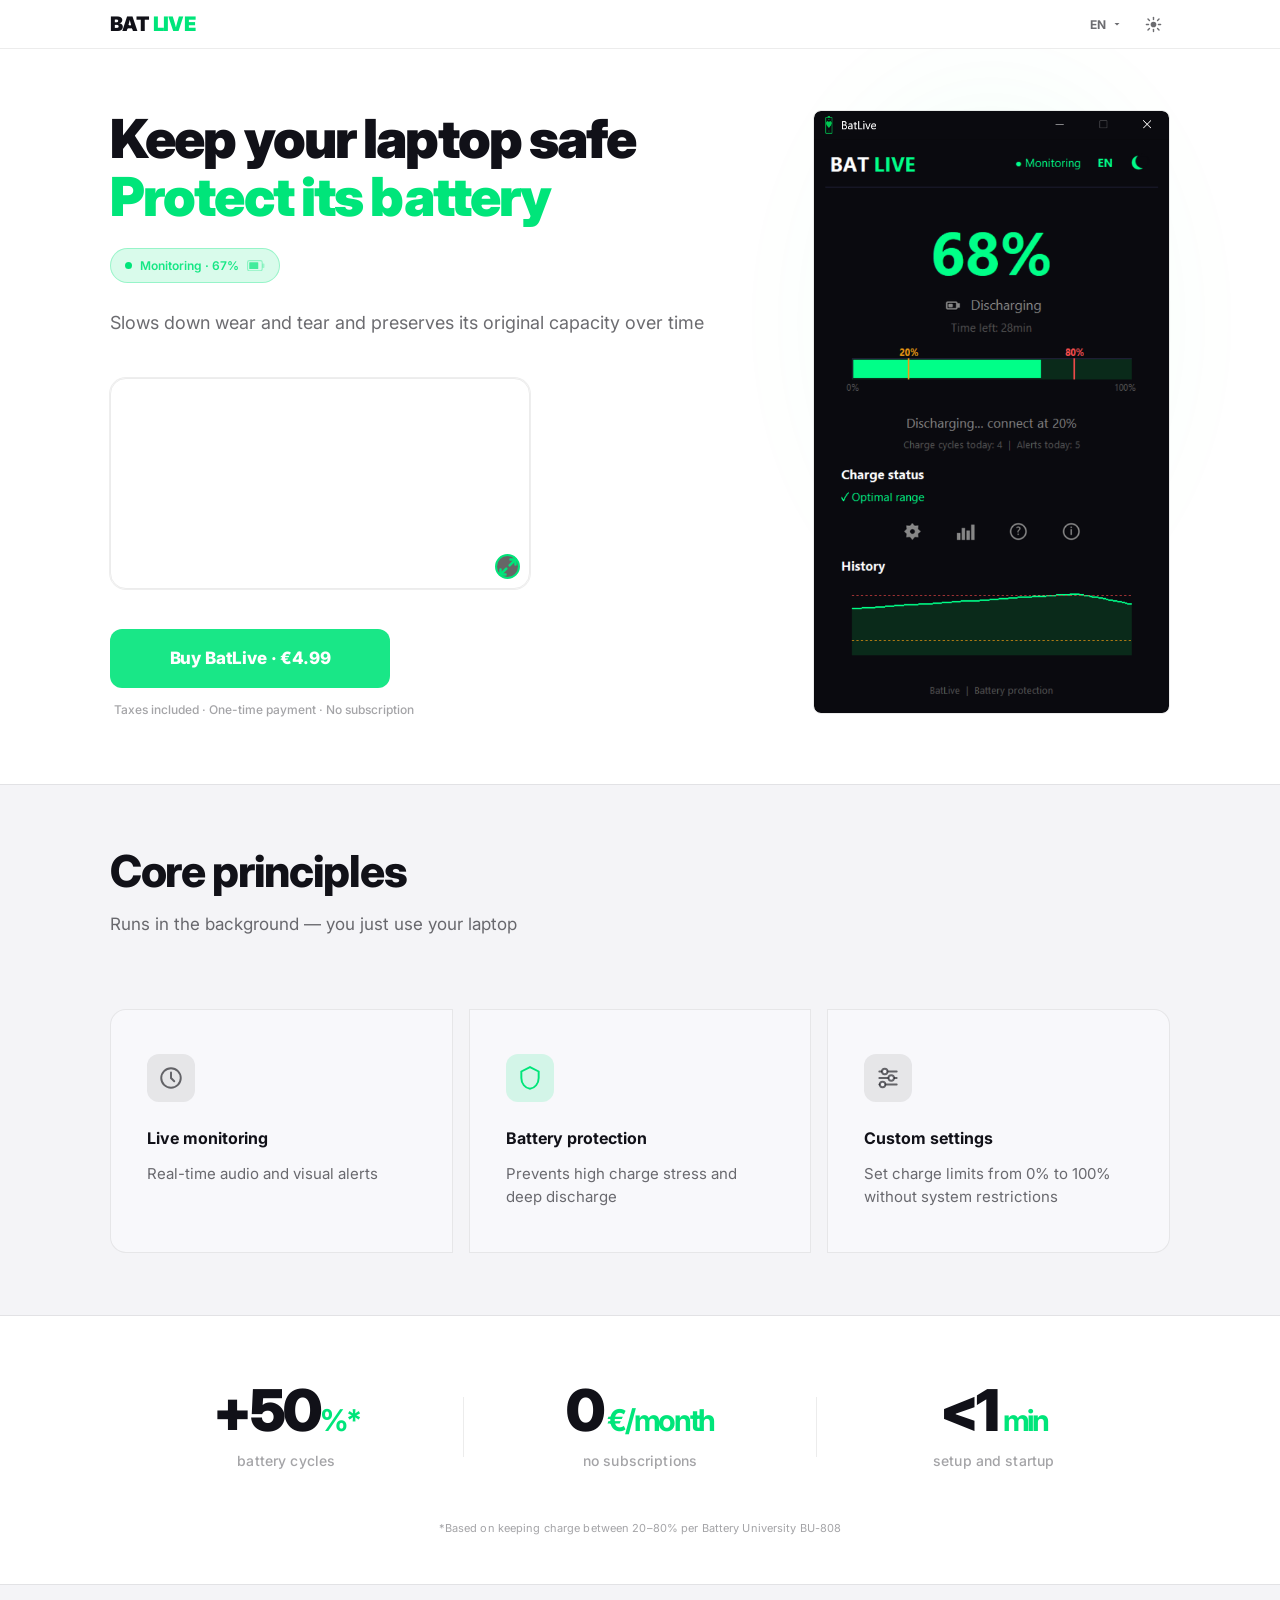
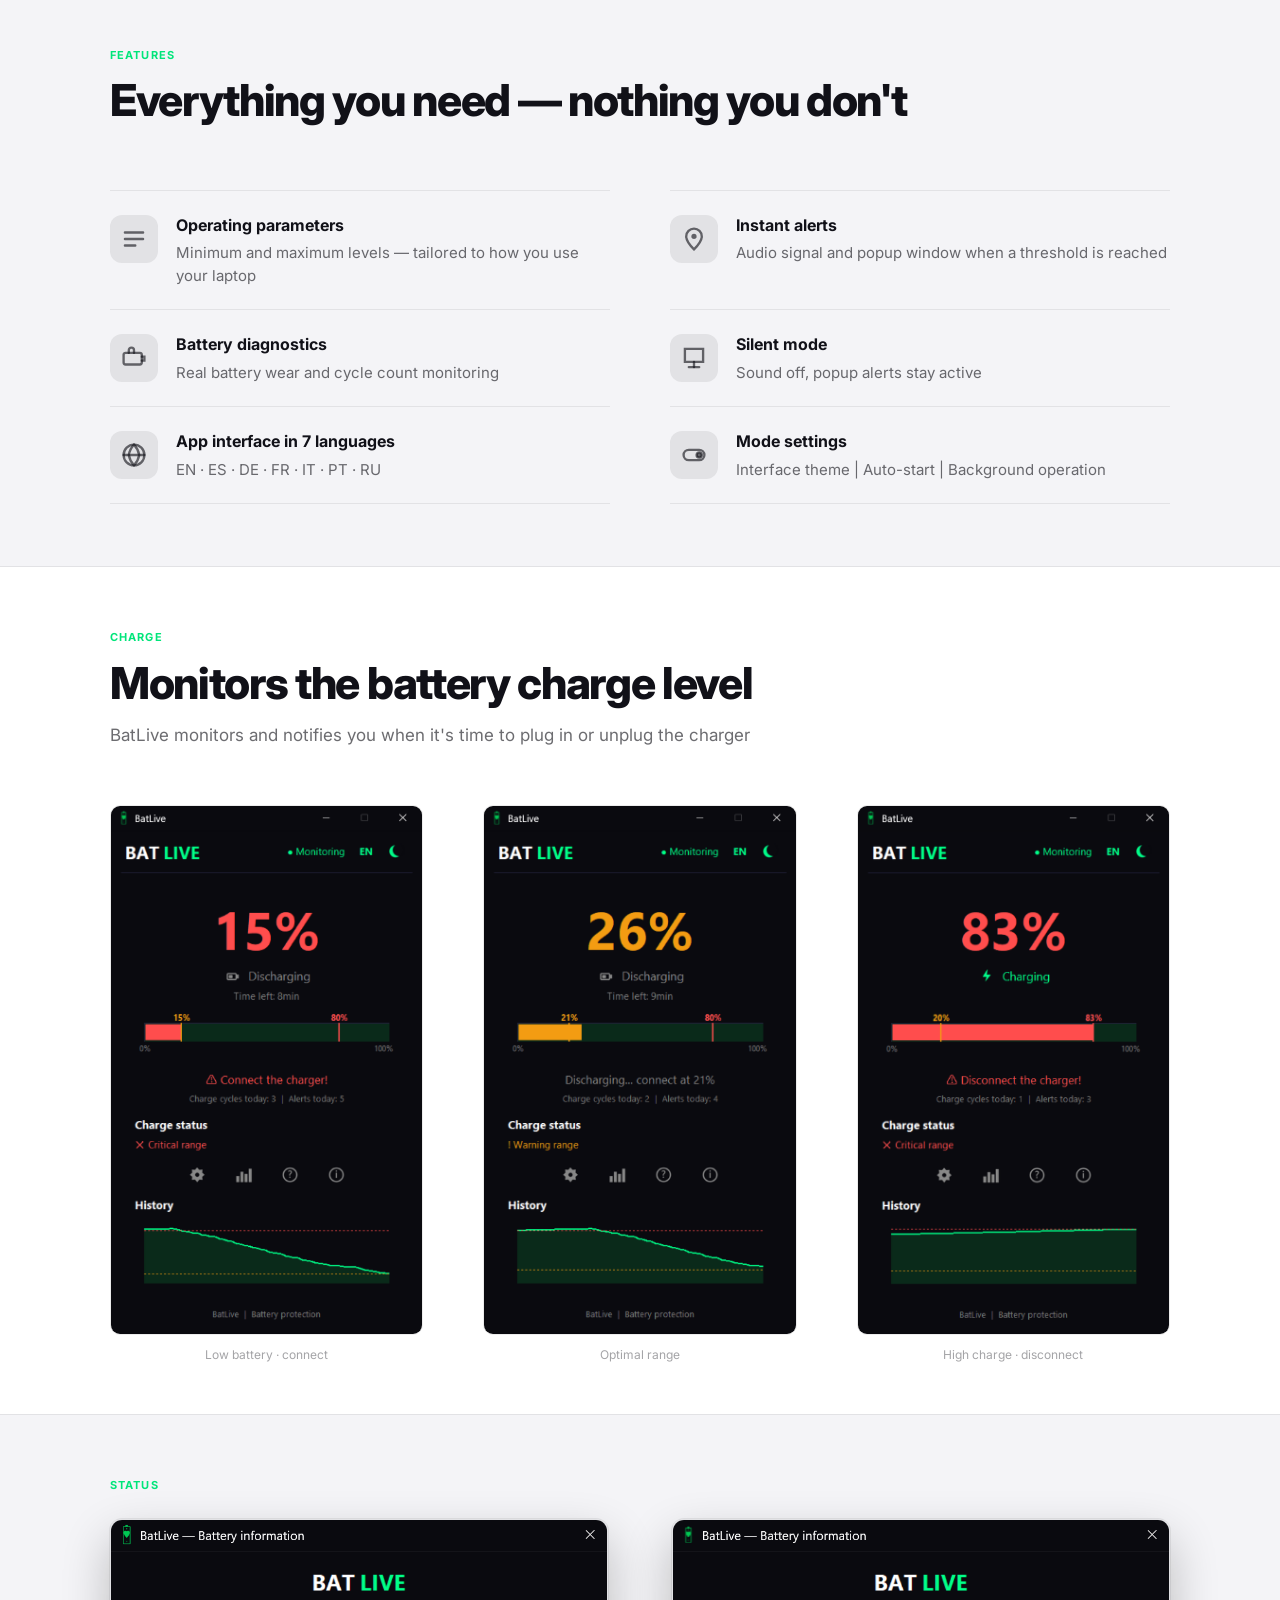
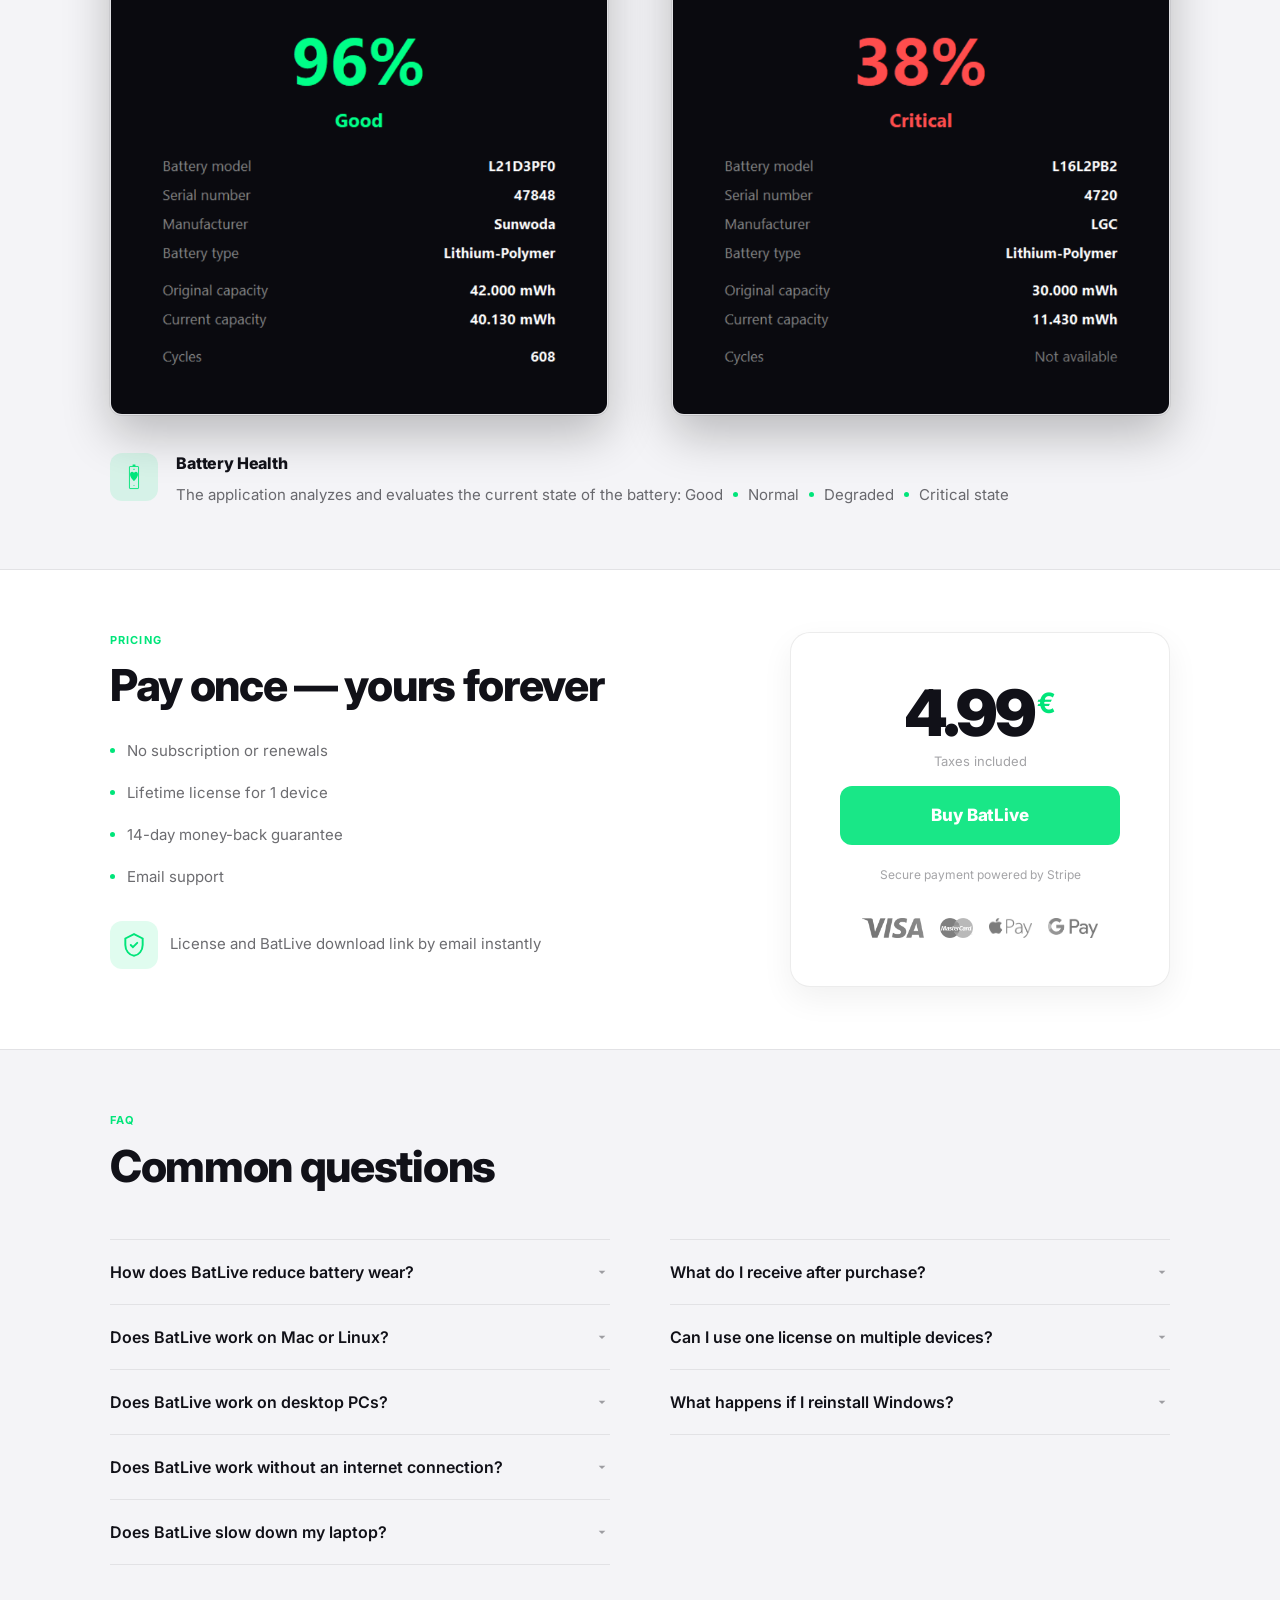
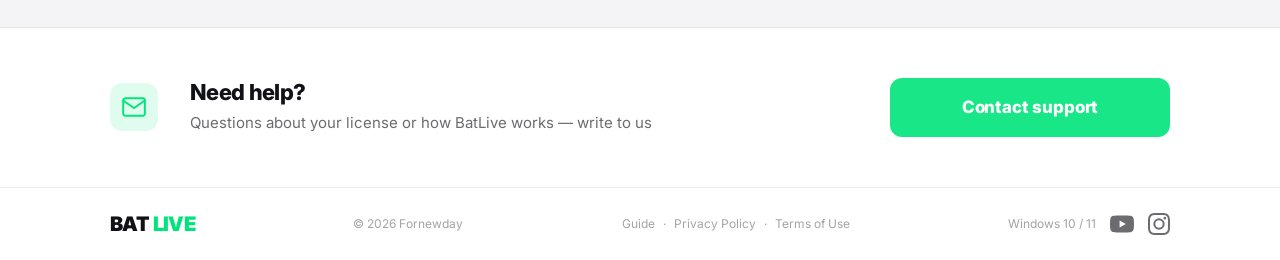
==== commit cf8beda3: "feat: publish extend battery guide and update sitemap" ====
--- a/index.html
+++ b/index.html
@@ -610,6 +610,8 @@
     <div class="logo">BAT <span class="accent">LIVE</span></div>
     <p class="footer-copy" id="footer-copy">© 2026 Fornewday</p>
     <div class="footer-links">
+      <a href="extend-battery.html">Guide</a>
+      <span class="footer-sep">·</span>
       <a href="privacy.html" id="footer-privacy">Privacy Policy</a>
       <span class="footer-sep">·</span>
       <a href="terms.html" id="footer-terms">Terms of Use</a>
--- a/style.css
+++ b/style.css
@@ -19,15 +19,16 @@
    14. CONTACT
    15. CHECKOUT
    16. THANKYOU
-   17. FOOTER
-   18. SCROLL REVEAL (animaciones)
-   19. ACCESIBILIDAD (prefers-reduced-motion)
-   20. REVIEW
-   21. REVIEWS (sección landing)
-   22. RESPONSIVE — TABLET (max-width: 900px)
-   23. RESPONSIVE — MÓVIL (max-width: 600px)
-   24. RESPONSIVE — MÓVIL PEQUEÑO (max-width: 380px)
-   25. RESPONSIVE — MÓVIL HORIZONTAL
+   17. ARTICLE / BLOG
+   18. FOOTER
+   19. SCROLL REVEAL (animaciones)
+   20. ACCESIBILIDAD (prefers-reduced-motion)
+   21. REVIEW
+   22. REVIEWS (sección landing)
+   23. RESPONSIVE — TABLET (max-width: 900px)
+   24. RESPONSIVE — MÓVIL (max-width: 600px)
+   25. RESPONSIVE — MÓVIL PEQUEÑO (max-width: 380px)
+   26. RESPONSIVE — MÓVIL HORIZONTAL
    ════════════════════════════════════════════════════════════════ */
 
 
@@ -1241,8 +1242,131 @@
   flex-shrink: 0;
 }
 
-
-/* ── 17. FOOTER ───────────────────────────────────────────────── */
+/* ── 17. ARTICLE / BLOG ──────────────────────────────────────── */
+.article-container {
+  max-width: 740px;
+  margin: 110px auto 80px;
+  padding: 0 24px;
+  line-height: 1.75;
+  color: var(--text-2);
+  font-size: 17px;
+}
+
+.article-container h1 {
+  font-size: 2.25rem;
+  line-height: 1.25;
+  letter-spacing: -0.02em;
+  margin-bottom: 20px;
+  color: var(--text);
+  font-weight: 800;
+}
+
+.article-meta {
+  font-size: 14px;
+  color: var(--text-3);
+  margin-bottom: 32px;
+  padding-bottom: 20px;
+  border-bottom: 1px solid var(--border);
+}
+
+.article-container h2 {
+  font-size: 1.5rem;
+  margin-top: 48px;
+  margin-bottom: 16px;
+  color: var(--text);
+  font-weight: 700;
+  letter-spacing: -0.01em;
+}
+
+.article-container h3 {
+  font-size: 1.2rem;
+  margin-top: 28px;
+  margin-bottom: 12px;
+  color: var(--text);
+  font-weight: 600;
+}
+
+.article-container p {
+  margin-bottom: 20px;
+}
+
+.article-container ul, 
+.article-container ol {
+  margin-bottom: 24px;
+  padding-left: 28px;
+}
+
+.article-container li {
+  margin-bottom: 8px;
+}
+
+.article-container code {
+  background: color-mix(in srgb, var(--accent) 10%, transparent);
+  color: var(--text);
+  padding: 3px 7px;
+  border-radius: 5px;
+  font-size: 0.9em;
+  font-family: monospace;
+}
+
+.article-cta-box {
+  background: var(--bg-2);
+  border: 1px solid var(--border);
+  border-radius: 16px;
+  padding: 32px;
+  margin: 40px 0;
+  text-align: center;
+}
+
+.article-cta-box h3 {
+  margin-top: 0;
+  margin-bottom: 10px;
+}
+
+.article-cta-box p {
+  margin-bottom: 20px;
+}
+
+/* Bloque de comando terminal */
+.article-code-block {
+  background: var(--bg-2);
+  border: 1px solid var(--border);
+  border-radius: 10px;
+  padding: 14px 18px;
+  font-family: monospace;
+  font-size: 15px;
+  color: var(--accent);
+  margin: 16px 0 24px;
+  display: flex;
+  align-items: center;
+  gap: 10px;
+}
+.article-code-block::before {
+  content: '>';
+  color: var(--text-3);
+  font-weight: bold;
+}
+
+/* Tarjetas para las FAQ del artículo */
+.article-faq-item {
+  background: var(--bg-2);
+  border: 1px solid var(--border);
+  border-radius: 12px;
+  padding: 20px 24px;
+  margin-bottom: 16px;
+}
+.article-faq-item h3 {
+  margin: 0 0 10px 0;
+  font-size: 16px;
+  color: var(--text);
+}
+.article-faq-item p {
+  margin: 0;
+  font-size: 15px;
+  line-height: 1.6;
+}
+
+/* ── 18. FOOTER ───────────────────────────────────────────────── */
 footer {
   padding: 20px 0;
   border-top: 1px solid var(--border);
@@ -1311,7 +1435,7 @@
 .footer-sep { color: var(--text-3); }
 
 
-/* ── 18. SCROLL REVEAL ────────────────────────────────────────── */
+/* ── 20. SCROLL REVEAL ────────────────────────────────────────── */
 .reveal { opacity: 0; transform: translateY(28px); transition: opacity 0.6s ease, transform 0.6s ease; }
 .reveal.visible { opacity: 1; transform: translateY(0); }
 
@@ -1319,13 +1443,13 @@
 .reveal-child.visible { opacity: 1; transform: translateY(0); }
 
 
-/* ── 19. ACCESIBILIDAD ────────────────────────────────────────── */
+/* ── 21. ACCESIBILIDAD ────────────────────────────────────────── */
 @media (prefers-reduced-motion: reduce) {
   *, *::before, *::after { animation-duration: 0.01ms !important; transition-duration: 0.01ms !important; }
 }
 
 
-/* ── 20. REVIEW ───────────────────────────────────────────────── */
+/* ── 21. REVIEW ───────────────────────────────────────────────── */
 .review {
   padding: 130px 0 80px;
   min-height: 100vh;
@@ -1526,7 +1650,7 @@
 }
 
 
-/* ── 21. REVIEWS (sección landing) ───────────────────────────── */
+/* ── 22. REVIEWS (sección landing) ───────────────────────────── */
 .reviews-section {
   padding: 62px 0 0;
   background: var(--bg);
@@ -1593,7 +1717,7 @@
 }
 
 
-/* ── 22. RESPONSIVE — TABLET (max-width: 900px) ─────────────── */
+/* ── 23. RESPONSIVE — TABLET (max-width: 900px) ─────────────── */
 @media (max-width: 900px) {
 
   /* HERO */
@@ -1647,7 +1771,7 @@
 }
 
 
-/* ── 23. RESPONSIVE — MÓVIL (max-width: 600px) ──────────────── */
+/* ── 24. RESPONSIVE — MÓVIL (max-width: 600px) ──────────────── */
 @media (max-width: 600px) {
 
   .container { padding: 0 20px; }
@@ -1772,7 +1896,7 @@
 }
 
 
-/* ── 24. RESPONSIVE — MÓVIL PEQUEÑO (max-width: 380px) ──────── */
+/* ── 25. RESPONSIVE — MÓVIL PEQUEÑO (max-width: 380px) ──────── */
 @media (max-width: 380px) {
   .hero-text h1 { font-size: clamp(32px, 10vw, 38px); }
   .pillar { padding: 26px 18px; }
@@ -1780,7 +1904,7 @@
 }
 
 
-/* ── 25. RESPONSIVE — MÓVIL HORIZONTAL ──────────────────────── */
+/* ── 26. RESPONSIVE — MÓVIL HORIZONTAL ──────────────────────── */
 @media (max-width: 900px) and (orientation: landscape) {
   .sound-toggle,
   .expand-toggle,
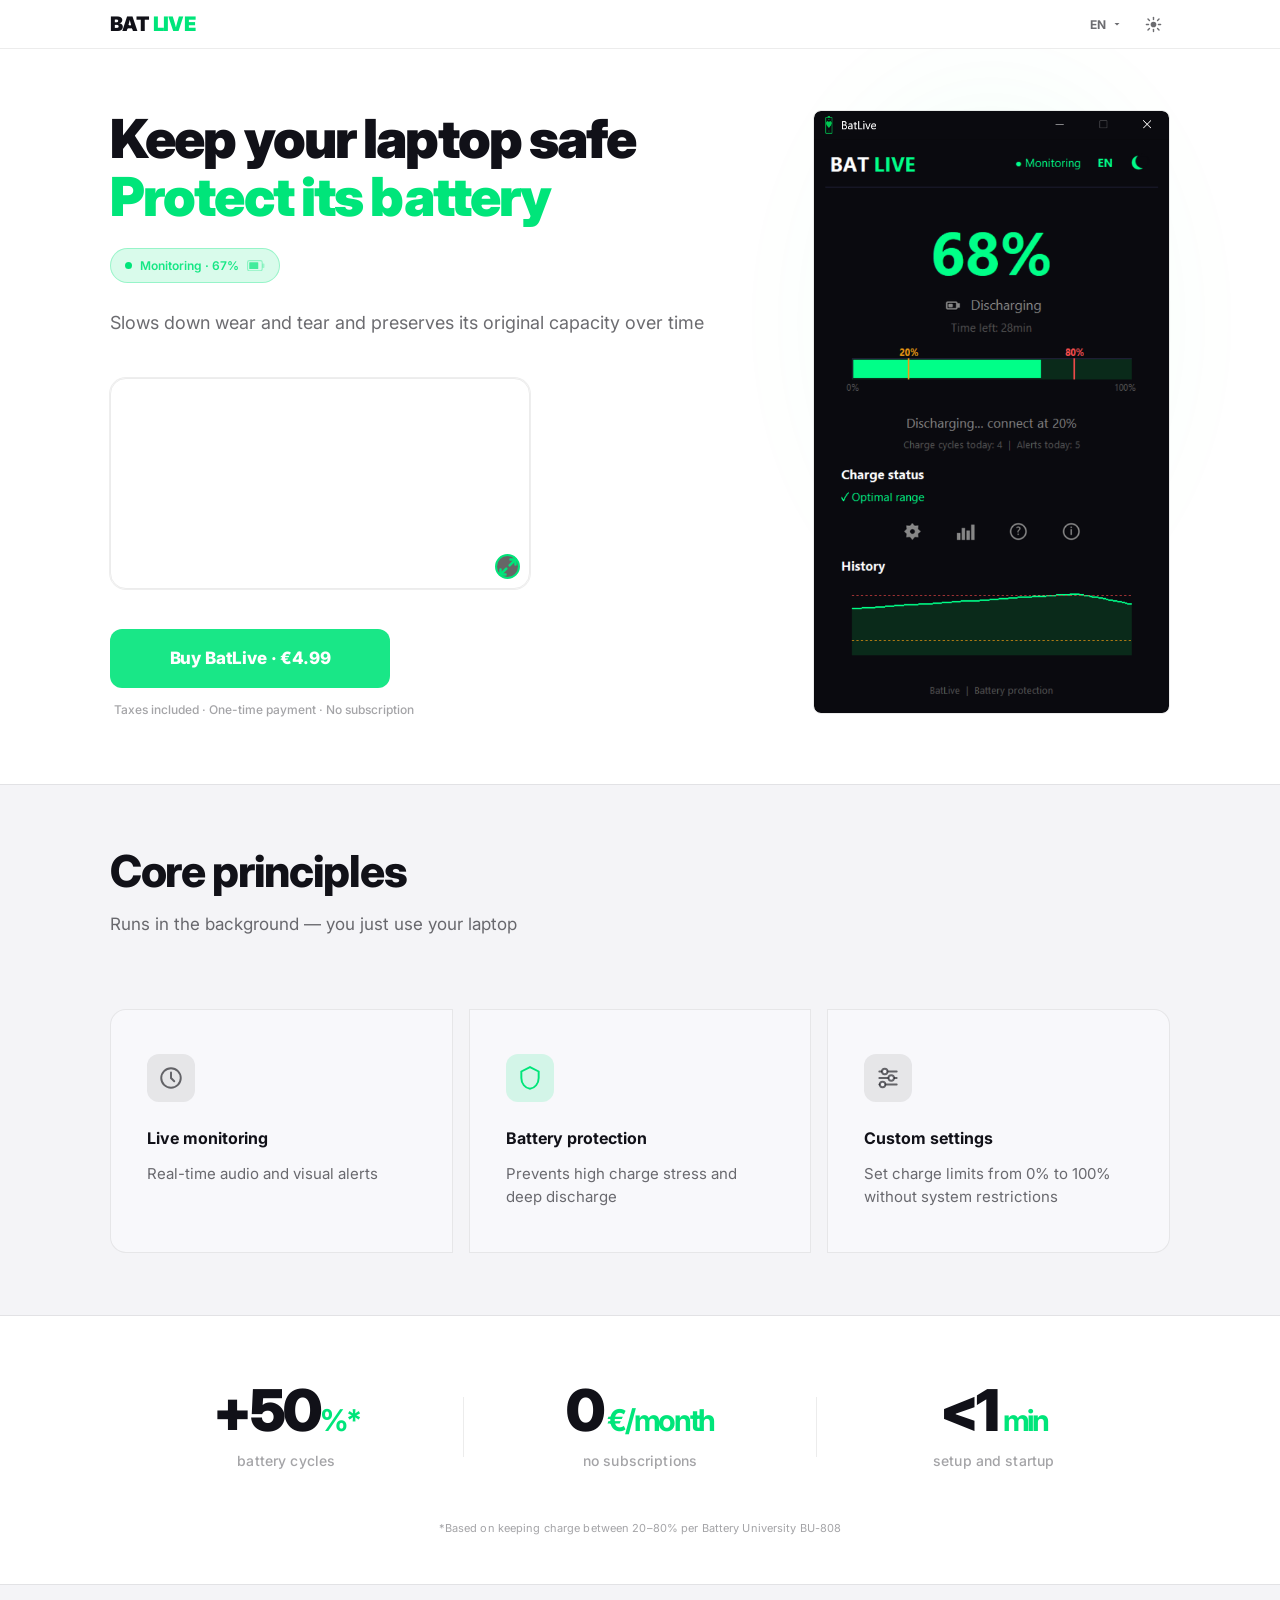
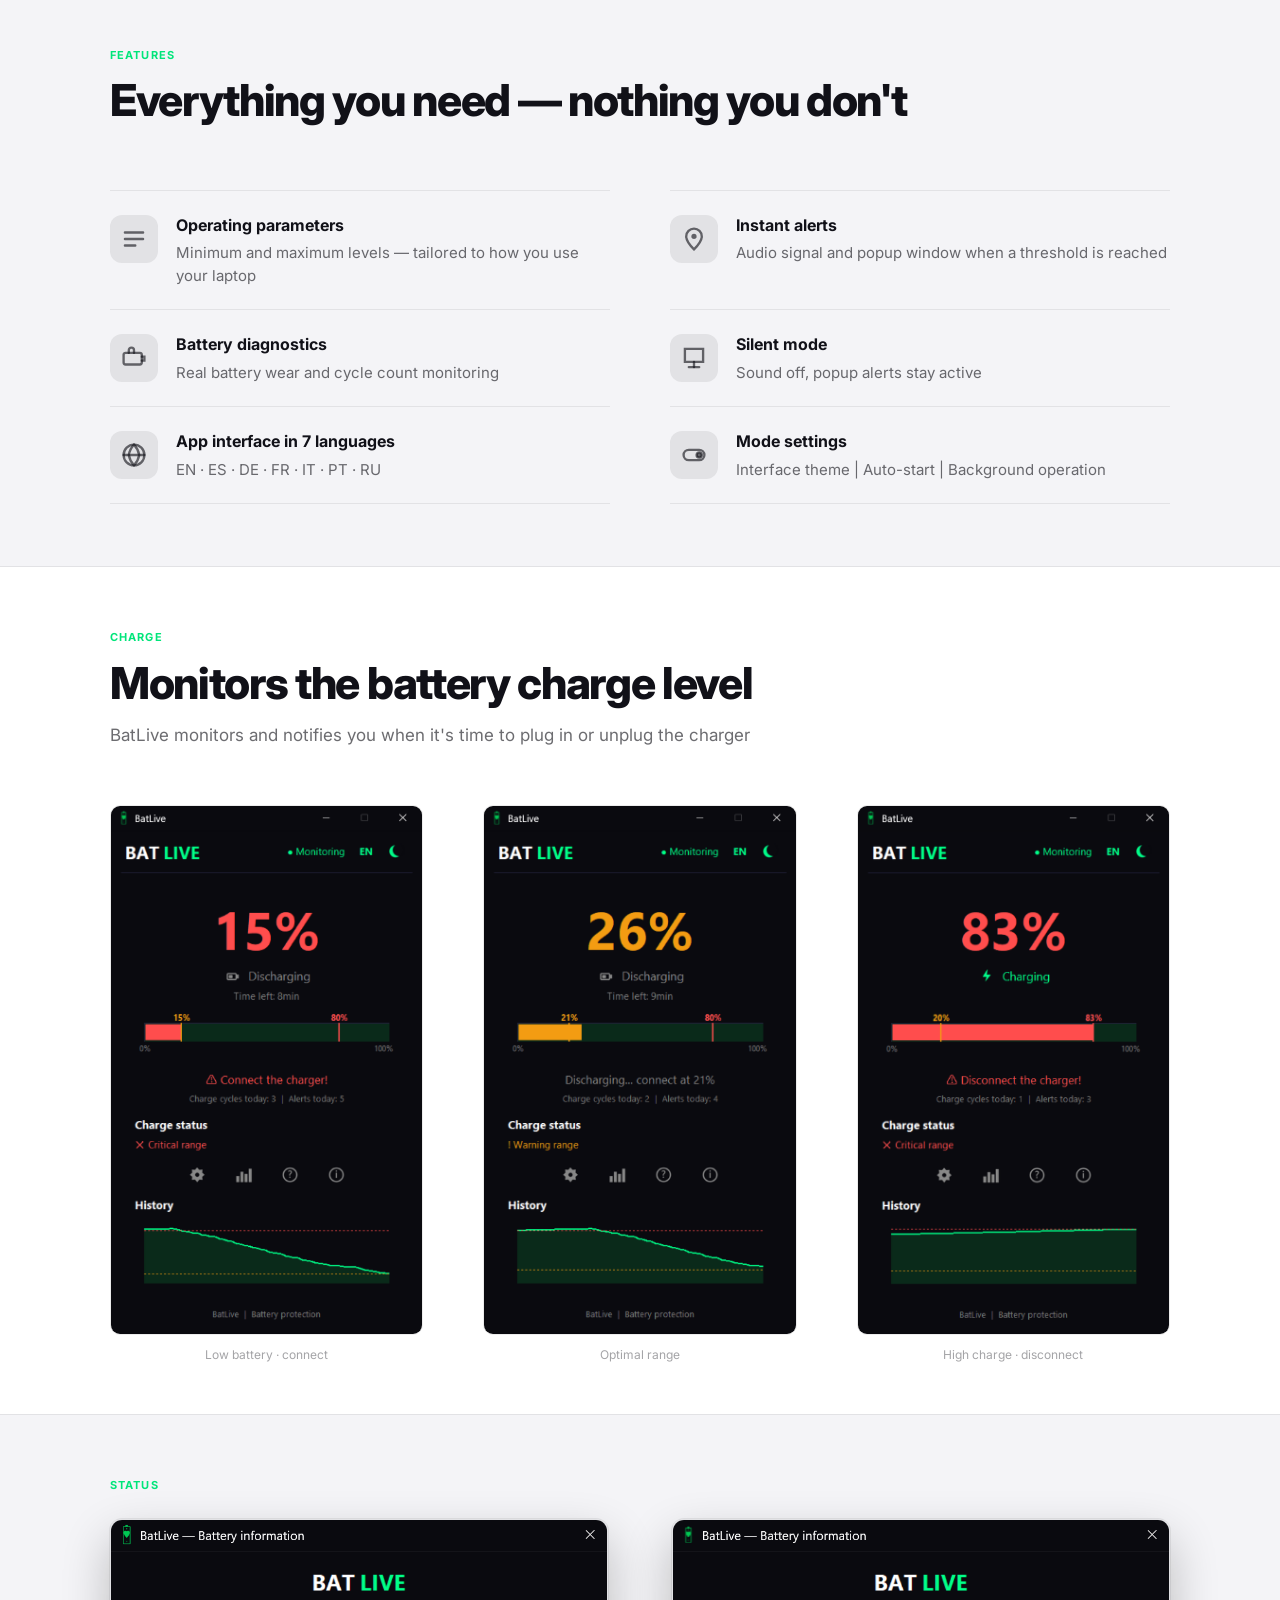
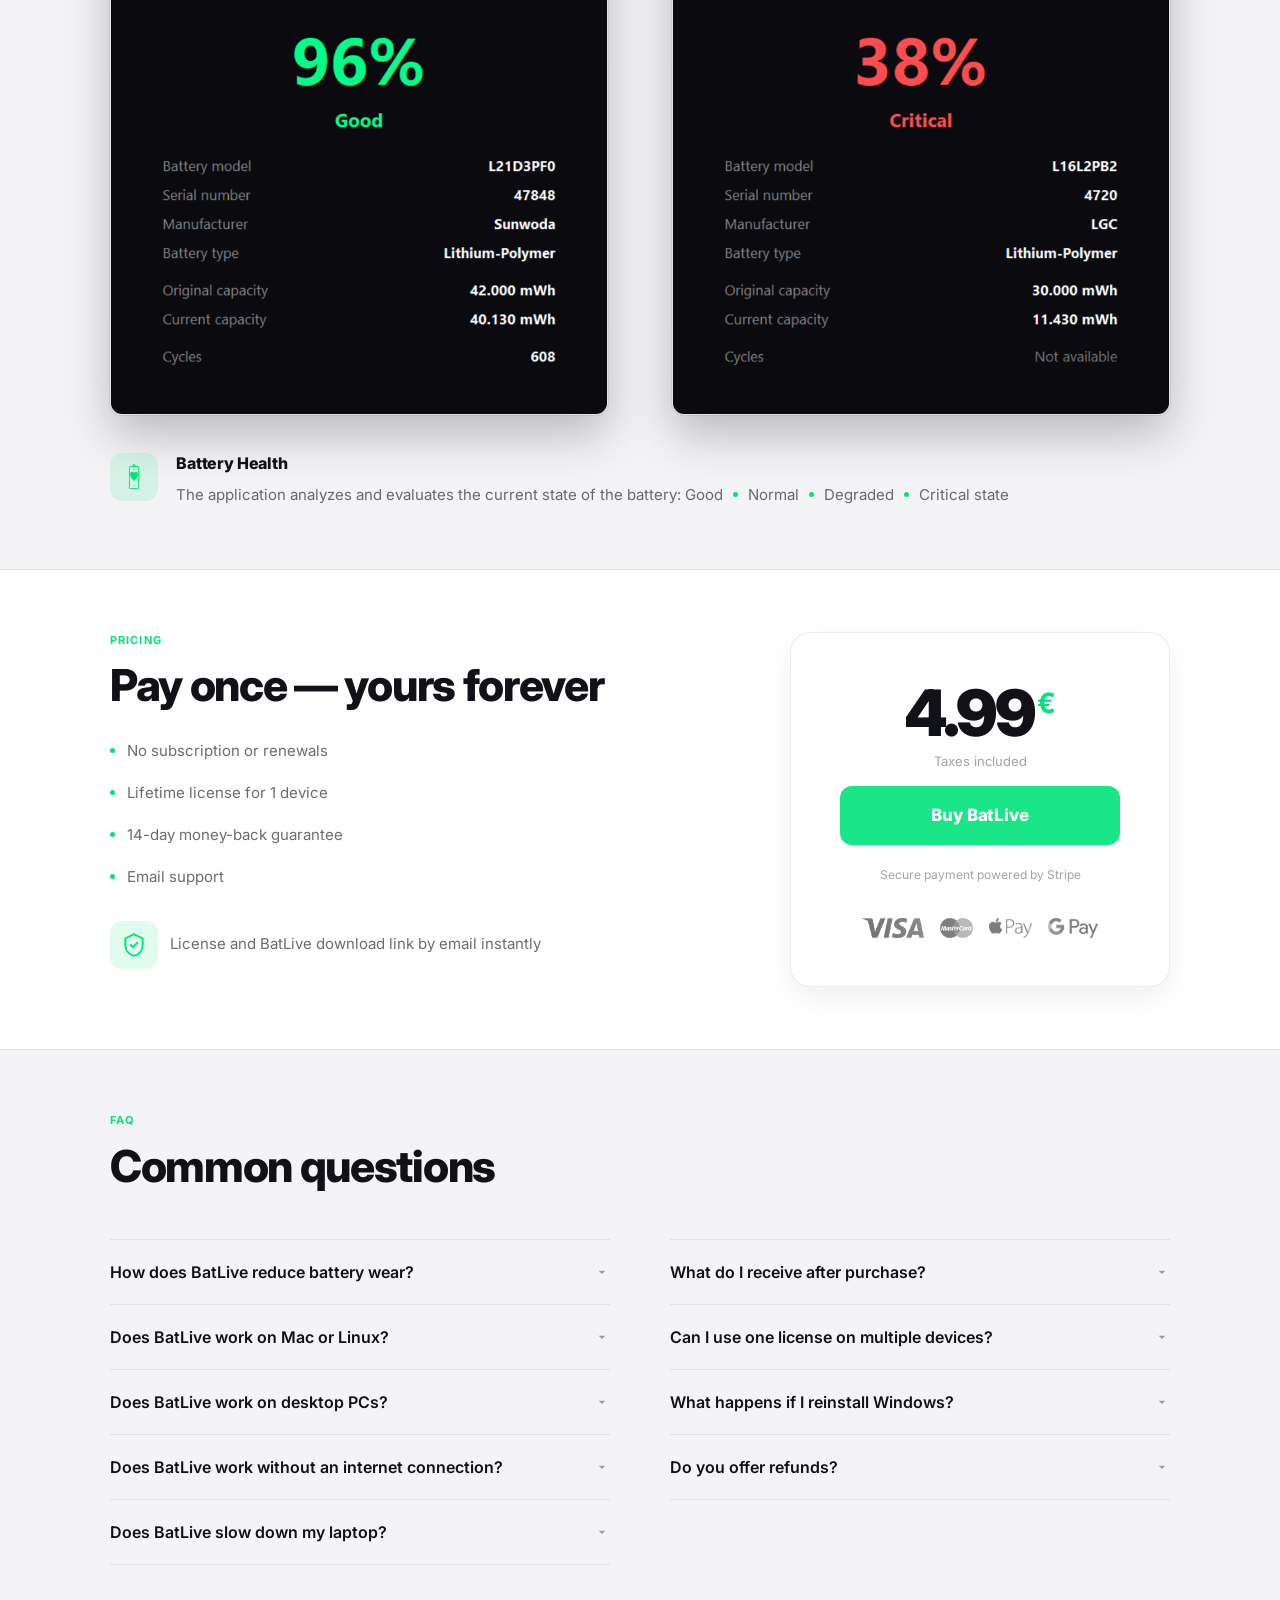
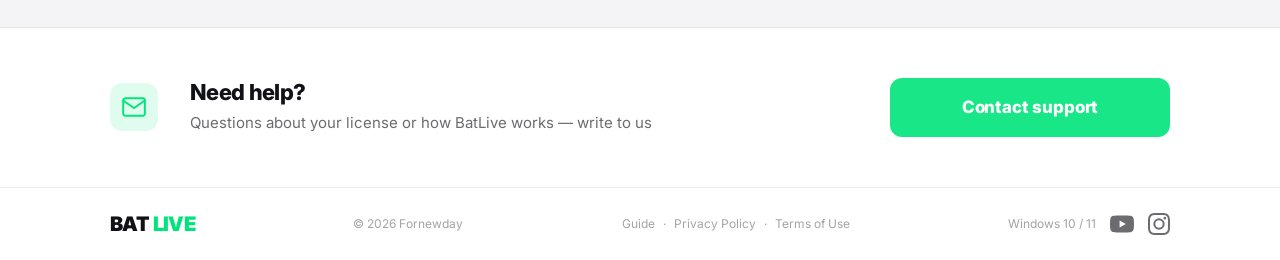
==== commit e473d5c5: "seo: update google search console verification tag" ====
--- a/index.html
+++ b/index.html
@@ -21,7 +21,7 @@
 <head>
   <meta charset="UTF-8">
   <meta name="viewport" content="width=device-width, initial-scale=1.0">
-  <meta name="google-site-verification" content="5RuZJXYPIrxVeMFKIBytG_Ag9Z87bG73hz88B2fT5GY" />
+  <meta name="google-site-verification" content="wJ-PqMSINrafxOIUrueweF-pN8GTMXN6O-UApmkroXY" />
   <title>BatLive: Protects laptop battery with charge and discharge alerts</title>
   <meta name="description" content="BatLive monitors your Windows laptop battery in real time, alerts you when to plug or unplug the charger, and prevents wear from overcharging. One-time payment, no subscription.">
   <meta name="author" content="Fornewday">
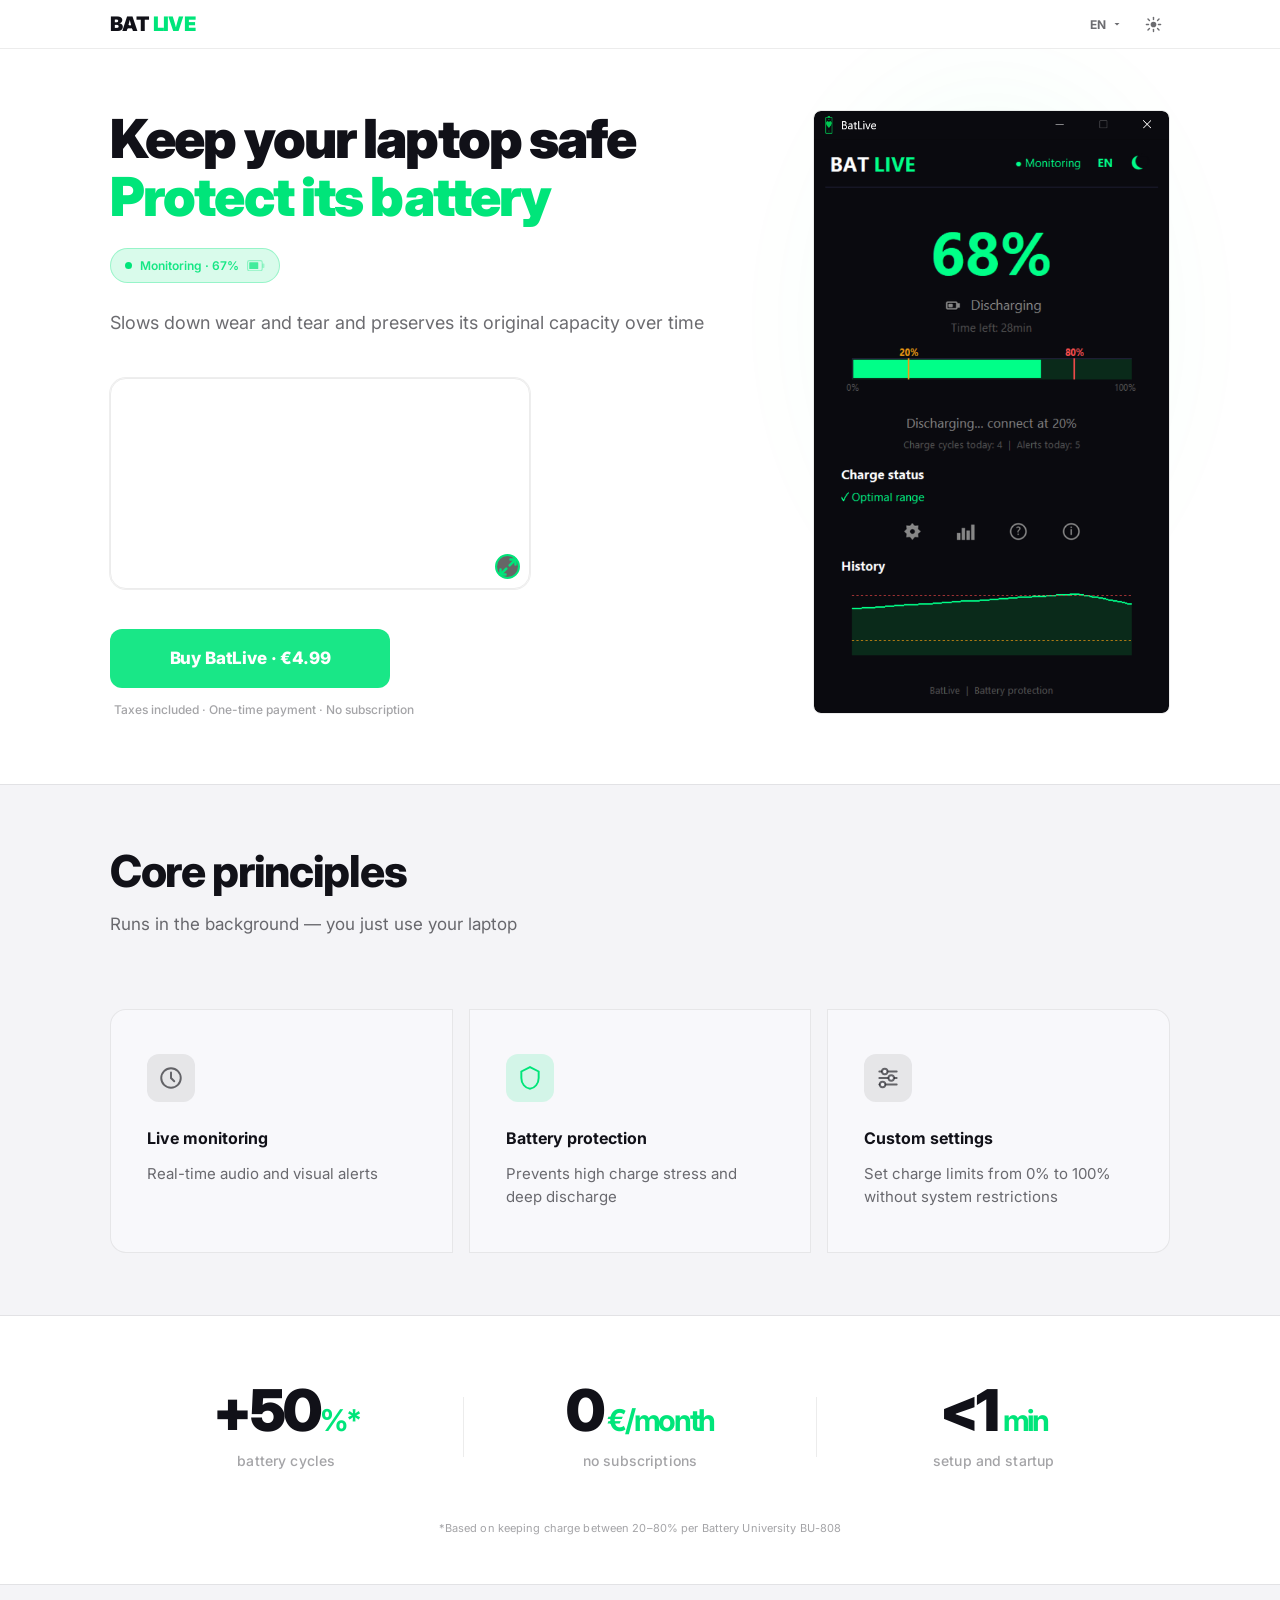
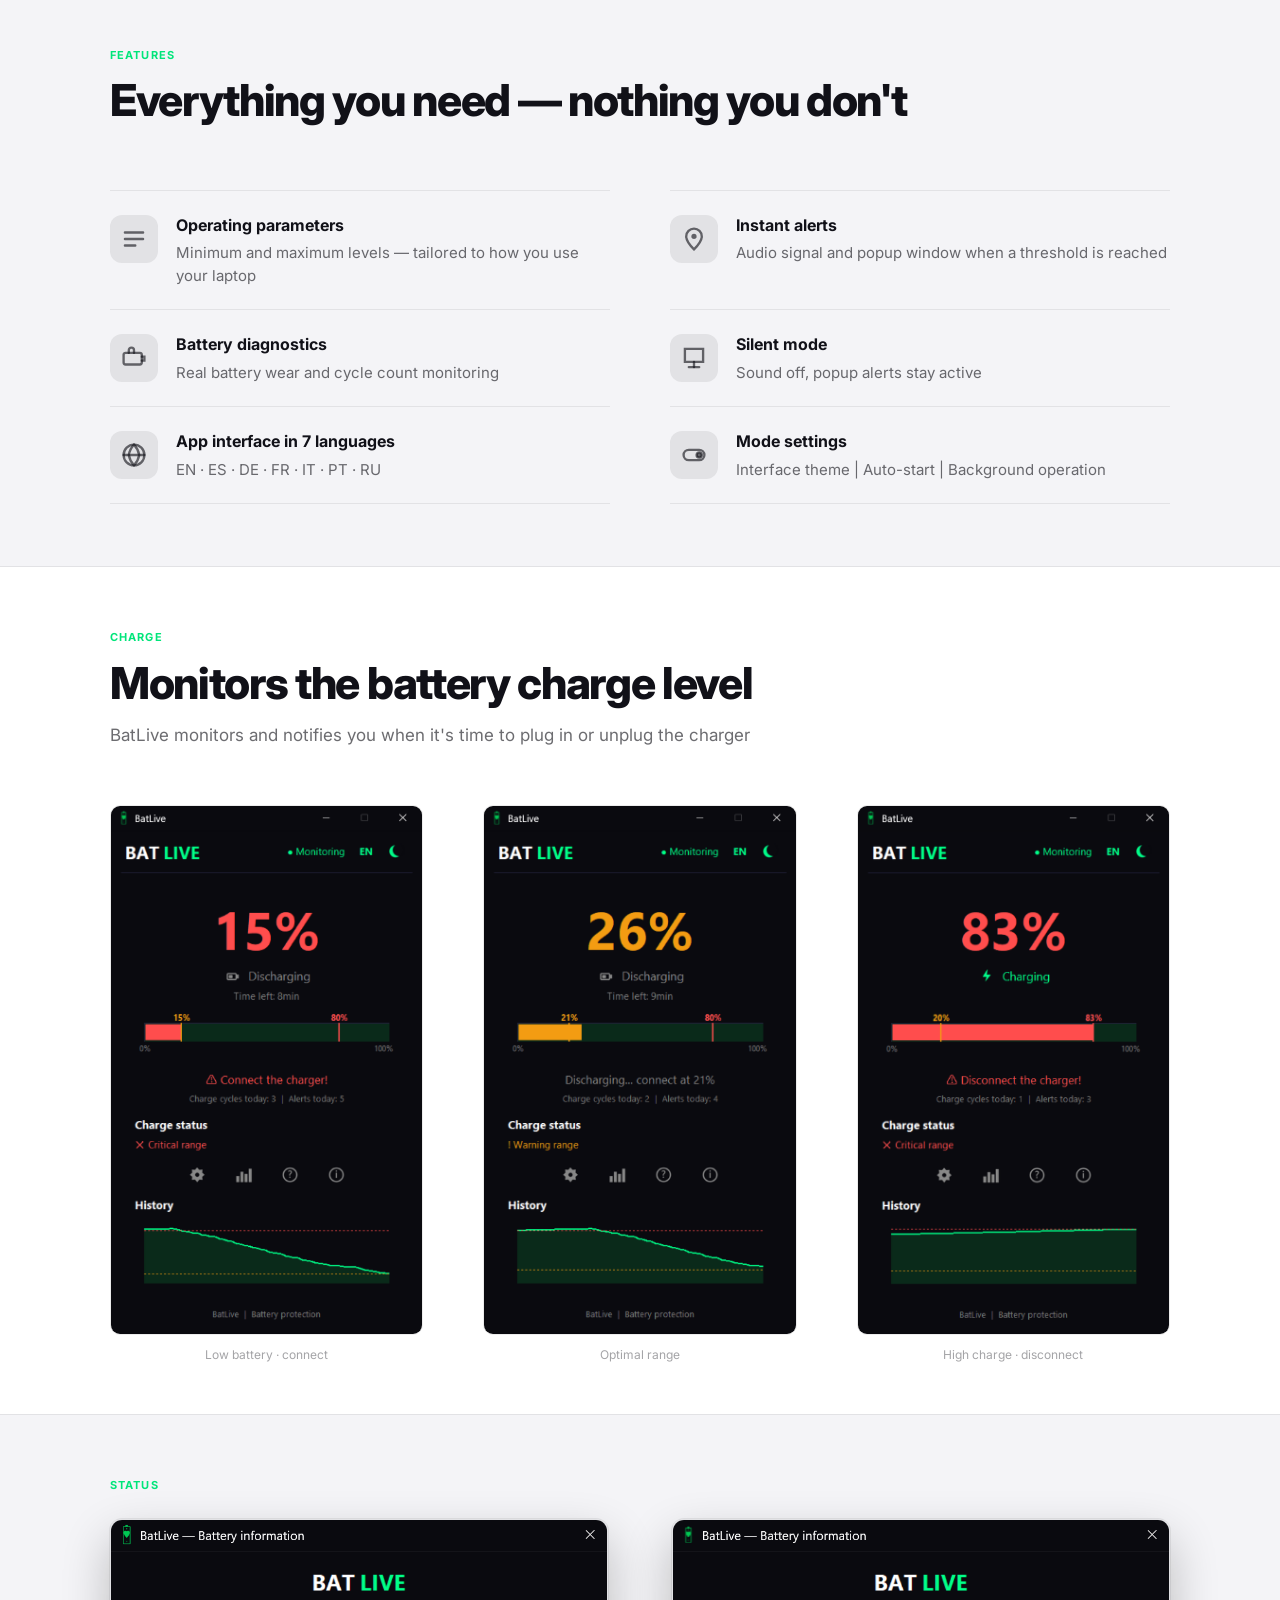
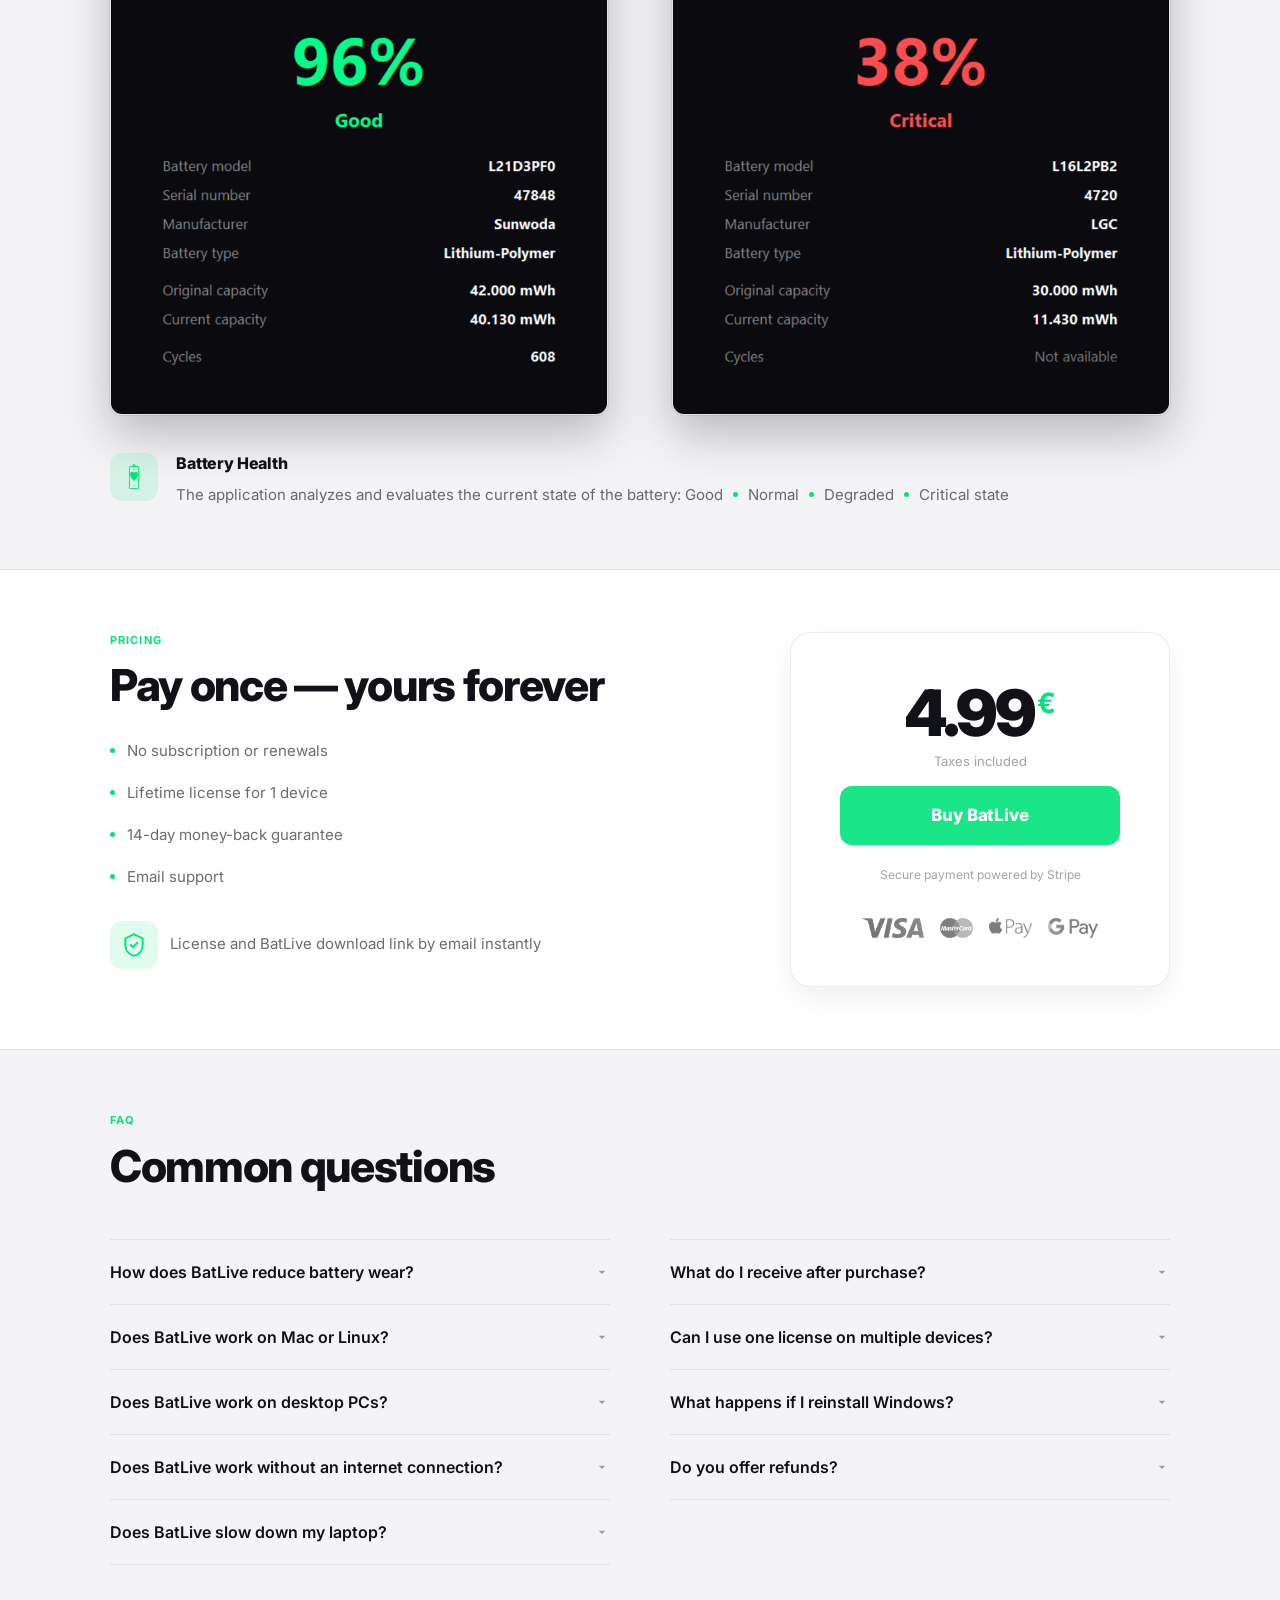
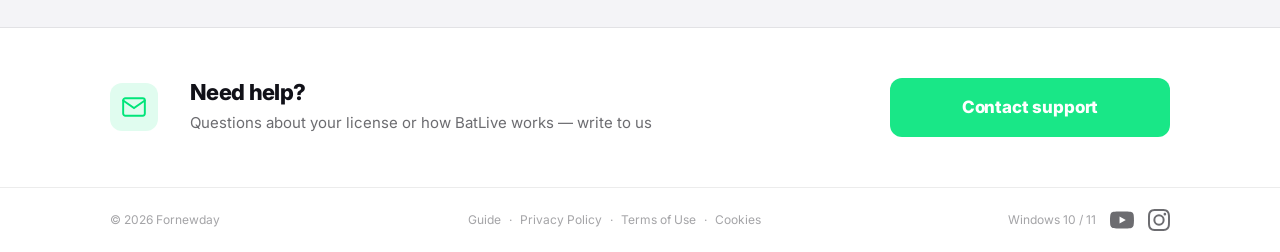
==== commit e9902397: "Actualizar politicas legales, footers y estilos" ====
--- a/index.html
+++ b/index.html
@@ -607,7 +607,6 @@
 <!-- ── 11. FOOTER ─────────────────────────────────────────── -->
 <footer>
   <div class="container footer-inner">
-    <div class="logo">BAT <span class="accent">LIVE</span></div>
     <p class="footer-copy" id="footer-copy">© 2026 Fornewday</p>
     <div class="footer-links">
       <a href="extend-battery.html">Guide</a>
@@ -615,12 +614,14 @@
       <a href="privacy.html" id="footer-privacy">Privacy Policy</a>
       <span class="footer-sep">·</span>
       <a href="terms.html" id="footer-terms">Terms of Use</a>
+      <span class="footer-sep">·</span>
+      <a href="cookies.html" id="footer-cookies">Cookies</a>
     </div>
     <div class="footer-right-wrap">
       <span class="footer-right" id="footer-right">Windows 10 / 11</span>
       <a href="https://youtube.com/@BatLiveApp" target="_blank" rel="noopener" class="footer-brand-link" aria-label="YouTube" data-social="yt">
         <svg viewBox="0 0 24 24" width="24" height="24" fill="currentColor">
-          <path d="M23.5 6.2a3 3 0 0 0-2.1-2.1C19.6 3.6 12 3.6 12 3.6s-7.6 0-9.4.5A3 3 0 0 0 .5 6.2C0 8 0 12 0 12s0 4 .5 5.8a3 3 0 0 0 2.1 2.1c1.8.5 9.4.5 9.4.5s7.6 0 9.4-.5a3 3 0 0 0 2.1-2.1c.5-1.8.5-5.8.5-5.8s0-4-.5-5.8zM9.6 15.6V8.4L15.8 12l-6.2 3.6z" fill-rule="evenodd" clip-rule="evenodd"/>
+          <path d="M23.498 6.186a3.016 3.016 0 0 0-2.122-2.136C19.505 3.545 12 3.545 12 3.545s-7.505 0-9.377.505A3.017 3.017 0 0 0 .502 6.186C0 8.07 0 12 0 12s0 3.93.502 5.814a3.016 3.016 0 0 0 2.122 2.136c1.871.505 9.376.505 9.376.505s7.505 0 9.377-.505a3.015 3.015 0 0 0 2.122-2.136C24 15.93 24 12 24 12s0-3.93-.502-5.814zM9.545 15.568V8.432L15.818 12l-6.273 3.568z"/>
         </svg>
       </a>
       <a href="https://instagram.com/fornewday.official" target="_blank" rel="noopener" class="footer-brand-link" aria-label="Instagram" data-social="ig">
--- a/style.css
+++ b/style.css
@@ -29,6 +29,8 @@
    24. RESPONSIVE — MÓVIL (max-width: 600px)
    25. RESPONSIVE — MÓVIL PEQUEÑO (max-width: 380px)
    26. RESPONSIVE — MÓVIL HORIZONTAL
+   27. LEGAL PAGES
+   28. INSTALLATION GUIDE
    ════════════════════════════════════════════════════════════════ */
 
 
@@ -1174,7 +1176,6 @@
   font-size: 12px; color: var(--text-3);
 }
 
-
 /* ── 16. THANKYOU ─────────────────────────────────────────────── */
 .thankyou {
   padding: 130px 0 80px;
@@ -1366,6 +1367,29 @@
   line-height: 1.6;
 }
 
+.article-hero-img {
+  width: 100%;
+  height: auto;
+  margin: 24px 0 32px 0;
+  display: block;
+  position: relative;
+  left: -25px;
+}
+.hero-dark { display: none; }
+html[data-theme="dark"] .hero-light { display: none; }
+html[data-theme="dark"] .hero-dark { display: block; }
+
+.article-cta-box .btn-primary {
+  margin: 0 auto;
+  display: inline-flex;
+}
+.article-cta-note {
+  font-size: 13px;
+  color: var(--text-3);
+  margin-top: 12px;
+  margin-bottom: 0;
+}
+
 /* ── 18. FOOTER ───────────────────────────────────────────────── */
 footer {
   padding: 20px 0;
@@ -1434,8 +1458,7 @@
 .footer-links a:hover { color: var(--accent); }
 .footer-sep { color: var(--text-3); }
 
-
-/* ── 20. SCROLL REVEAL ────────────────────────────────────────── */
+/* ── 19. SCROLL REVEAL ────────────────────────────────────────── */
 .reveal { opacity: 0; transform: translateY(28px); transition: opacity 0.6s ease, transform 0.6s ease; }
 .reveal.visible { opacity: 1; transform: translateY(0); }
 
@@ -1443,11 +1466,10 @@
 .reveal-child.visible { opacity: 1; transform: translateY(0); }
 
 
-/* ── 21. ACCESIBILIDAD ────────────────────────────────────────── */
+/* ── 20. ACCESIBILIDAD ────────────────────────────────────────── */
 @media (prefers-reduced-motion: reduce) {
   *, *::before, *::after { animation-duration: 0.01ms !important; transition-duration: 0.01ms !important; }
 }
-
 
 /* ── 21. REVIEW ───────────────────────────────────────────────── */
 .review {
@@ -1716,7 +1738,6 @@
   transform: translateY(-1px);
 }
 
-
 /* ── 23. RESPONSIVE — TABLET (max-width: 900px) ─────────────── */
 @media (max-width: 900px) {
 
@@ -1769,7 +1790,6 @@
   /* FOOTER */
   .footer-inner { flex-direction: column; text-align: center; gap: 12px; }
 }
-
 
 /* ── 24. RESPONSIVE — MÓVIL (max-width: 600px) ──────────────── */
 @media (max-width: 600px) {
@@ -1895,14 +1915,12 @@
   }
 }
 
-
 /* ── 25. RESPONSIVE — MÓVIL PEQUEÑO (max-width: 380px) ──────── */
 @media (max-width: 380px) {
   .hero-text h1 { font-size: clamp(32px, 10vw, 38px); }
   .pillar { padding: 26px 18px; }
   .price-extra-block { flex-direction: column; text-align: center; }
 }
-
 
 /* ── 26. RESPONSIVE — MÓVIL HORIZONTAL ──────────────────────── */
 @media (max-width: 900px) and (orientation: landscape) {
@@ -1920,4 +1938,192 @@
   .video-modal-sound-row .hero-video-caption {
     display: none;
   }
+}
+
+/* ── 27. LEGAL PAGES (privacy, terms, cookies) ──────────────── */
+a.logo { text-decoration: none; }
+
+.back-btn {
+  display: inline-flex; align-items: center; gap: 6px;
+  font-family: inherit; font-size: 13px; font-weight: 600;
+  color: var(--text-2); background: none; border: none;
+  cursor: pointer; text-decoration: none;
+  padding: 7px 14px; border-radius: 8px;
+  border: 1px solid var(--border);
+  transition: color 0.18s, border-color 0.18s;
+}
+.back-btn:hover { color: var(--text); border-color: var(--accent); }
+
+.legal-main {
+  max-width: 740px;
+  margin: 0 auto;
+  padding: 120px 40px 80px;
+}
+
+.page-title {
+  font-size: 36px; font-weight: 900;
+  letter-spacing: -0.03em;
+  margin-bottom: 8px;
+}
+.page-date {
+  font-size: 13px; color: var(--text-3);
+  margin-bottom: 60px;
+}
+
+.lang-block {
+  margin-bottom: 72px;
+  padding-bottom: 72px;
+  border-bottom: 1px solid var(--border);
+}
+.lang-block:last-child {
+  border-bottom: none;
+  margin-bottom: 0;
+}
+.lang-tag {
+  display: inline-block;
+  font-size: 11px; font-weight: 700; letter-spacing: 0.1em;
+  text-transform: uppercase;
+  color: var(--accent);
+  margin-bottom: 28px;
+  padding: 4px 10px;
+  border: 1px solid color-mix(in srgb, var(--accent) 30%, transparent);
+  border-radius: 6px;
+}
+
+.lang-block h2 {
+  font-size: 22px; font-weight: 800;
+  letter-spacing: -0.02em;
+  margin-bottom: 6px;
+  color: var(--text);
+}
+.lang-block h3 {
+  font-size: 15px; font-weight: 700;
+  color: var(--text);
+  margin: 28px 0 8px;
+}
+.lang-block p {
+  font-size: 15px; color: var(--text-2);
+  margin-bottom: 12px;
+}
+.lang-block a { color: var(--accent); text-decoration: none; }
+.lang-block a:hover { text-decoration: underline; }
+.lang-block ul {
+  list-style: none;
+  margin: 8px 0 12px;
+  display: flex; flex-direction: column; gap: 6px;
+}
+.lang-block ul li {
+  font-size: 15px; color: var(--text-2);
+  padding-left: 16px; position: relative;
+}
+.lang-block ul li::before {
+  content: '–';
+  position: absolute; left: 0;
+  color: var(--text-3);
+}
+
+@media (max-width: 600px) {
+  .legal-main { padding: 100px 20px 60px; }
+  .page-title { font-size: 28px; }
+}
+
+/* ── 28. INSTALLATION GUIDE (install-help.html) ─────────────── */
+.install-main {
+  max-width: 740px;
+  margin: 0 auto;
+  padding: 120px 40px 80px;
+}
+.install-main .page-title {
+  font-size: 36px;
+  font-weight: 900;
+  letter-spacing: -0.03em;
+  margin-bottom: 60px;
+  text-align: center;
+}
+.step {
+  margin-bottom: 48px;
+  padding-bottom: 48px;
+  border-bottom: 1px solid var(--border);
+}
+.step:last-child {
+  border-bottom: none;
+  margin-bottom: 0;
+}
+.step-text {
+  font-size: 15px;
+  color: var(--text-2);
+  margin-bottom: 18px;
+  text-align: center;
+}
+.step-img-wrap {
+  text-align: center;
+}
+.step-img {
+  max-width: 100%;
+  border-radius: 12px;
+  border: 1px solid var(--border);
+  display: inline-block;
+}
+.install-main .lang-block { display: none; }
+.install-main .lang-block.active { display: block; }
+
+.lang-wrap {
+  position: relative;
+  display: inline-block;
+}
+.lang-toggle {
+  font-family: inherit;
+  font-size: 13px;
+  font-weight: 700;
+  color: var(--text-2);
+  background: transparent;
+  border: 1px solid var(--border);
+  padding: 7px 14px;
+  border-radius: 8px;
+  cursor: pointer;
+  display: inline-flex;
+  align-items: center;
+  gap: 6px;
+  transition: color 0.18s, border-color 0.18s;
+}
+.lang-toggle:hover {
+  color: var(--text);
+  border-color: var(--accent);
+}
+.lang-wrap .lang-menu {
+  position: absolute;
+  top: calc(100% + 6px);
+  right: 0;
+  background: var(--bg);
+  border: 1px solid var(--border);
+  border-radius: 8px;
+  padding: 6px;
+  display: none;
+  min-width: 100px;
+  z-index: 50;
+}
+.lang-wrap .lang-menu.open { display: block; }
+.lang-opt {
+  display: block;
+  width: 100%;
+  font-family: inherit;
+  font-size: 13px;
+  font-weight: 600;
+  color: var(--text-2);
+  background: transparent;
+  border: none;
+  padding: 7px 12px;
+  border-radius: 6px;
+  cursor: pointer;
+  text-align: left;
+}
+.lang-opt:hover {
+  color: var(--text);
+  background: var(--bg-2);
+}
+.lang-opt.active { color: var(--accent); }
+
+@media (max-width: 600px) {
+  .install-main { padding: 100px 20px 60px; }
+  .install-main .page-title { font-size: 26px; }
 }
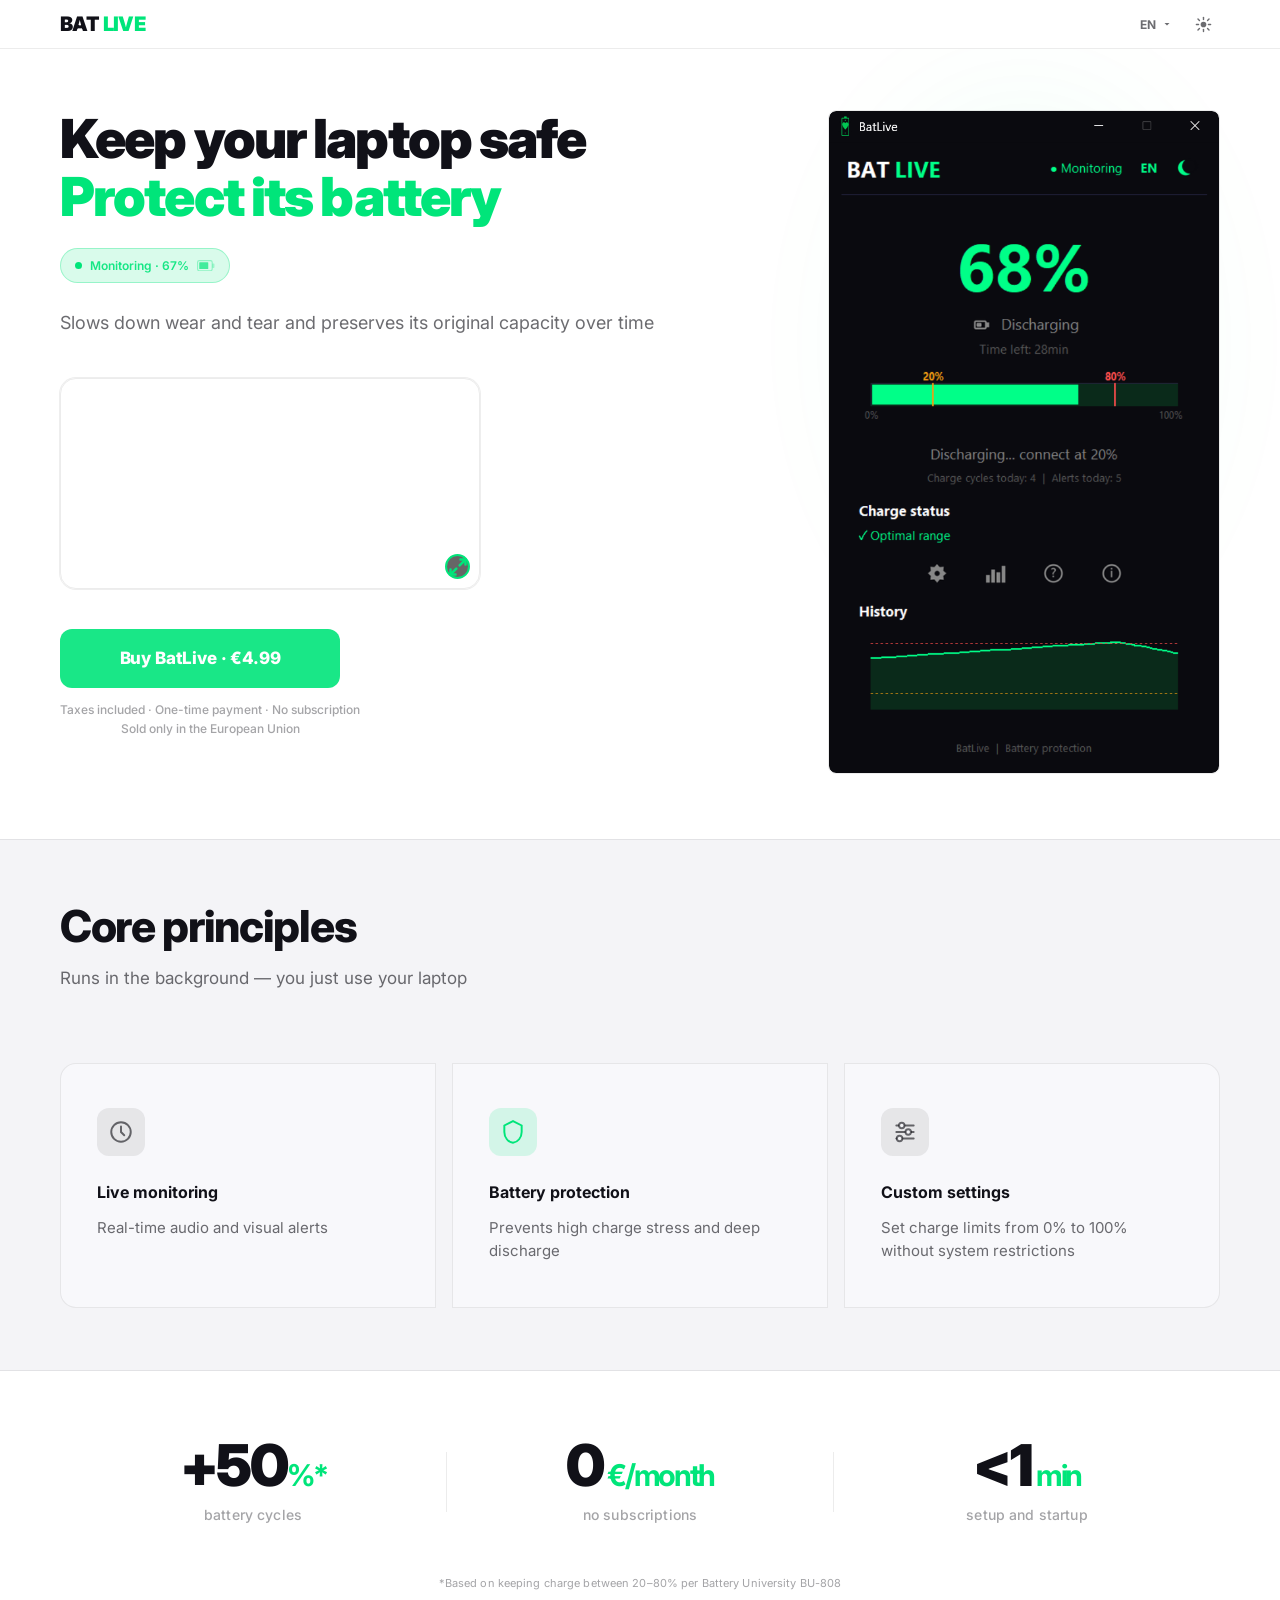
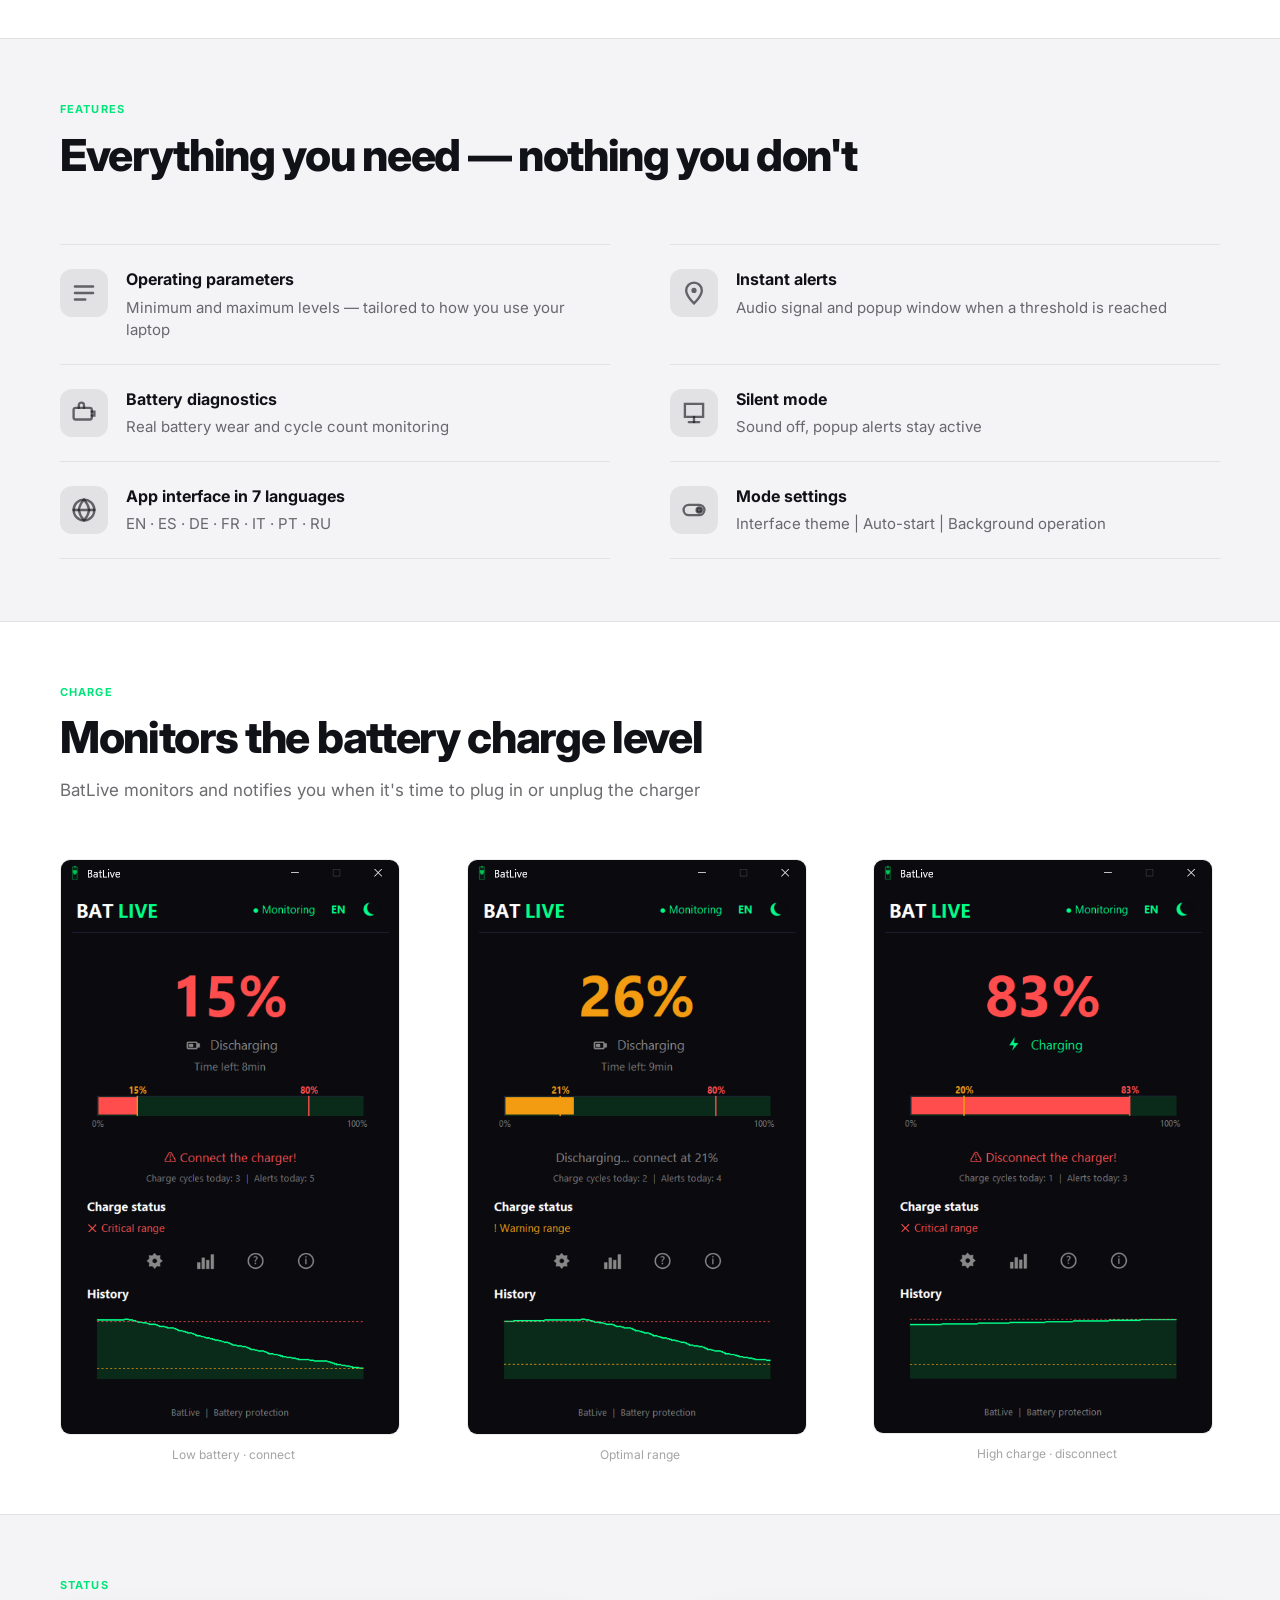
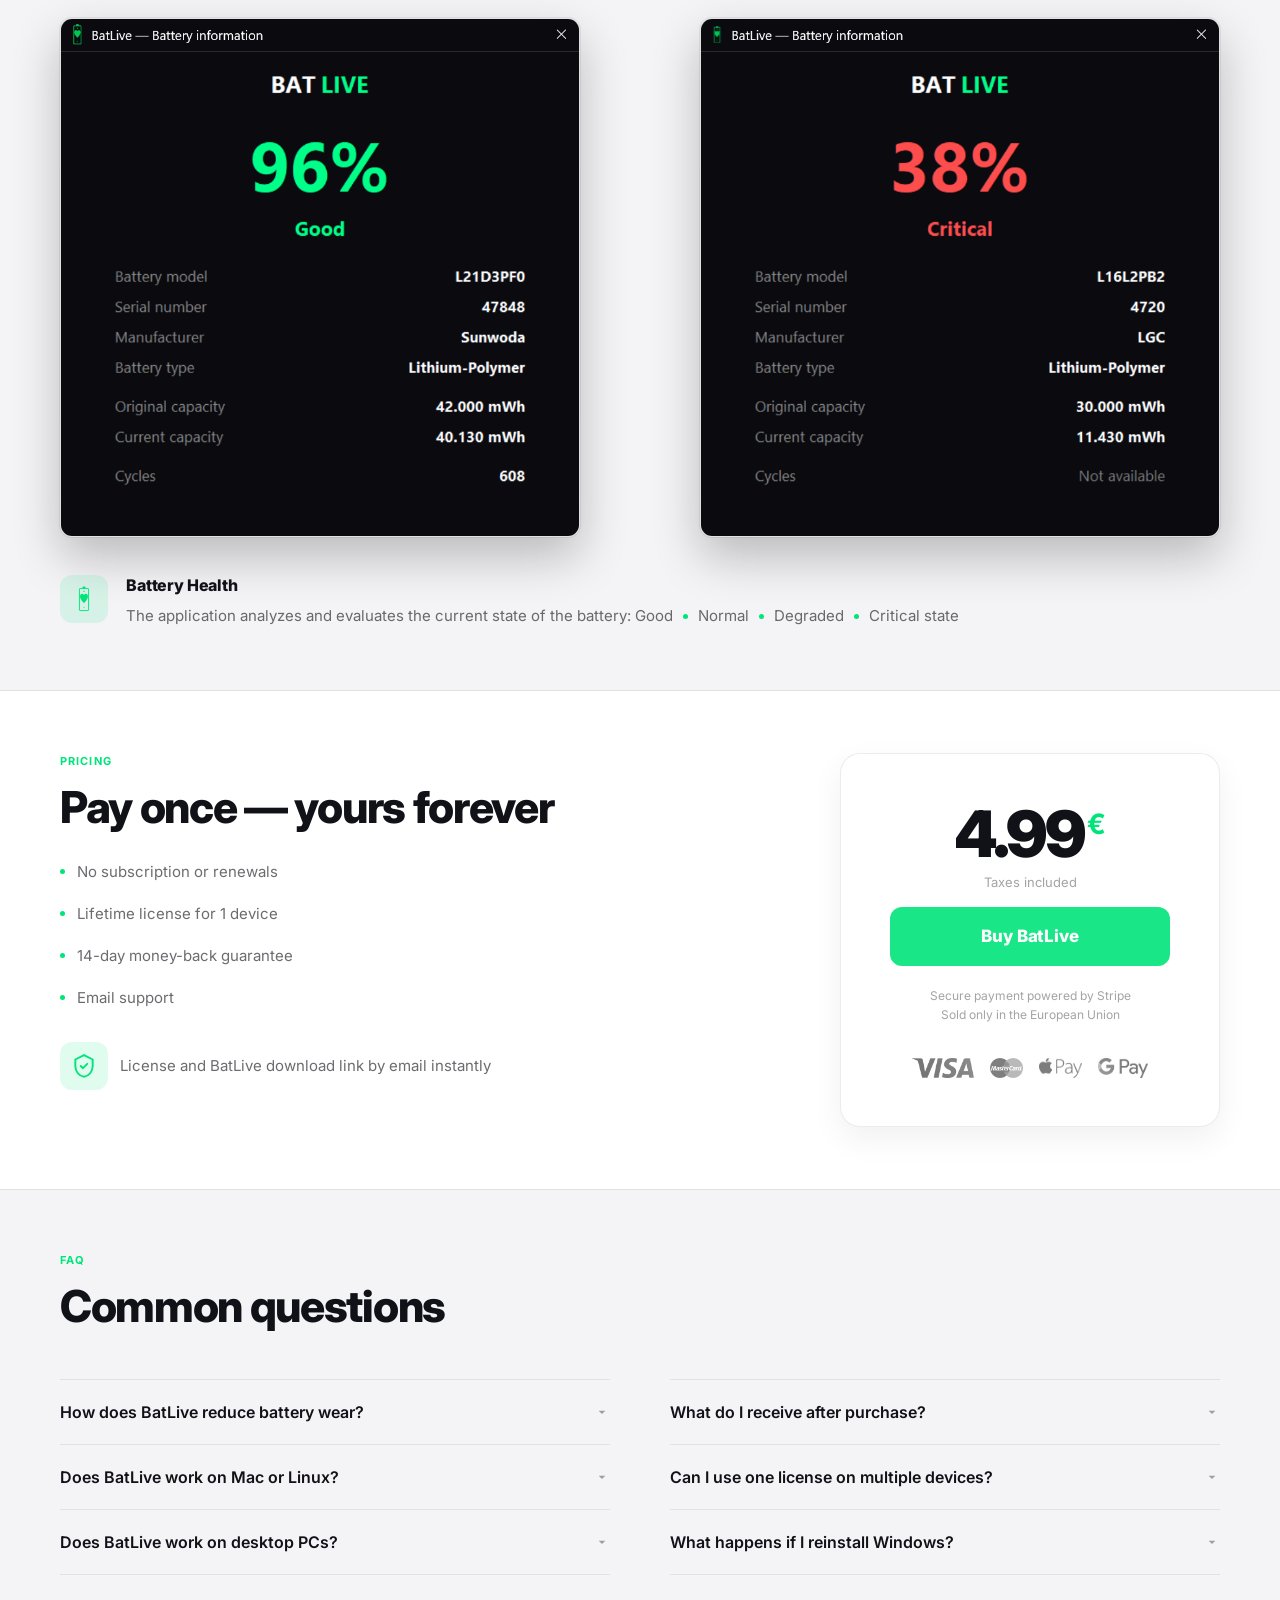
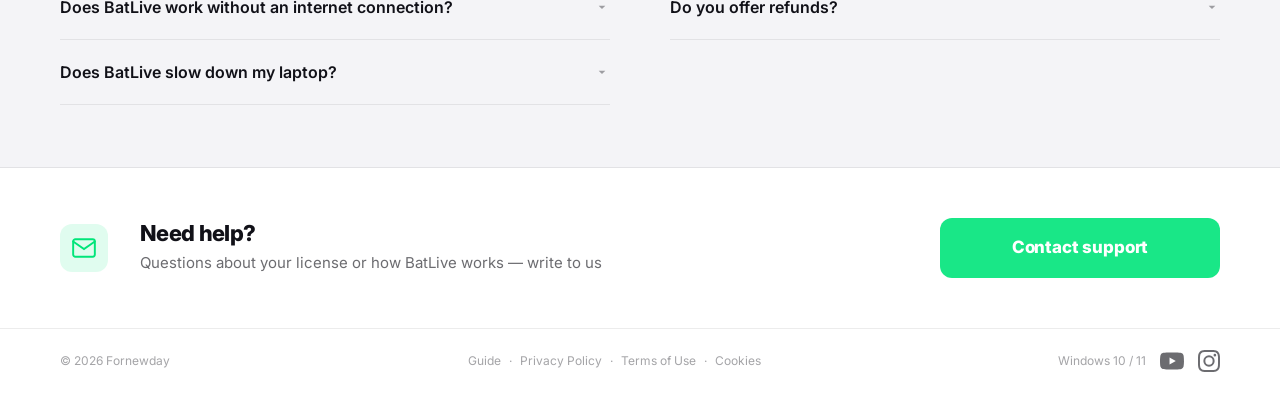
==== commit 3b02c6c0: "Eliminar sistema de reseñas de la landing" ====
--- a/index.html
+++ b/index.html
@@ -572,17 +572,6 @@
   </div>
 </section>
 
-<!-- ── 10. REVIEWS ──────────────────────────────────────────── -->
-<section id="reviews" class="reviews-section" style="display:none">
-  <div class="container">
-    <div id="reviews-grid" class="reviews-grid"></div>
-    <div class="reviews-more-wrap" style="display:none">
-      <a href="javascript:void(0)" class="btn-secondary" id="reviews-more-btn">See more reviews</a>
-    </div>
-  </div>
-</section>
-
-
 <!-- ── 11. CONTACT ─────────────────────────────────────────── -->
 <section class="contact reveal">
   <div class="container">
--- a/style.css
+++ b/style.css
@@ -23,14 +23,12 @@
    18. FOOTER
    19. SCROLL REVEAL (animaciones)
    20. ACCESIBILIDAD (prefers-reduced-motion)
-   21. REVIEW
-   22. REVIEWS (sección landing)
-   23. RESPONSIVE — TABLET (max-width: 900px)
-   24. RESPONSIVE — MÓVIL (max-width: 600px)
-   25. RESPONSIVE — MÓVIL PEQUEÑO (max-width: 380px)
-   26. RESPONSIVE — MÓVIL HORIZONTAL
-   27. LEGAL PAGES
-   28. INSTALLATION GUIDE
+   21. RESPONSIVE — TABLET (max-width: 900px)
+   22. RESPONSIVE — MÓVIL (max-width: 600px)
+   23. RESPONSIVE — MÓVIL PEQUEÑO (max-width: 380px)
+   24. RESPONSIVE — MÓVIL HORIZONTAL
+   25. LEGAL PAGES
+   26. INSTALLATION GUIDE
    ════════════════════════════════════════════════════════════════ */
 
 
@@ -60,7 +58,7 @@
 .accent { color: var(--accent); }
 
 .container {
-  max-width: 1140px;
+  max-width: 1240px;
   margin: 0 auto;
   padding: 0 40px;
 }
@@ -108,7 +106,7 @@
   transition: background 0.3s, border-color 0.3s;
 }
 .nav-inner {
-  max-width: 1140px;
+  max-width: 1240px;
   margin: 0 auto;
   padding: 8px 40px;
   display: flex; justify-content: space-between; align-items: center;
@@ -182,7 +180,7 @@
 }
 
 .hero-inner {
-  max-width: 1140px; margin: 0 auto; width: 100%;
+  max-width: 1240px; margin: 0 auto; width: 100%;
   padding: 0 40px;
   display: grid;
   grid-template-columns: 1.3fr 0.7fr;
@@ -275,7 +273,7 @@
 
 .cta-note {
   font-size: 12px; color: var(--text-3); font-weight: 500;
-  padding-left: 4px;
+  text-align: center;
 }
 
 /* imagen hero */
@@ -1245,9 +1243,9 @@
 
 /* ── 17. ARTICLE / BLOG ──────────────────────────────────────── */
 .article-container {
-  max-width: 740px;
+  max-width: 1240px;
   margin: 110px auto 80px;
-  padding: 0 24px;
+  padding: 0 clamp(24px, 4vw, 40px);
   line-height: 1.75;
   color: var(--text-2);
   font-size: 17px;
@@ -1471,274 +1469,8 @@
   *, *::before, *::after { animation-duration: 0.01ms !important; transition-duration: 0.01ms !important; }
 }
 
-/* ── 21. REVIEW ───────────────────────────────────────────────── */
-.review {
-  padding: 130px 0 80px;
-  min-height: 100vh;
-  display: flex;
-  justify-content: center;
-}
-
-.review-card {
-  width: 100%;
-  max-width: 520px;
-  padding: 48px 40px;
-  border-radius: 20px;
-  background: var(--bg);
-  border: 1px solid var(--border);
-  box-shadow: 0 12px 32px rgba(0,0,0,0.06);
-  text-align: center;
-}
-
-.review-card h2 {
-  font-size: clamp(22px, 3vw, 28px);
-  font-weight: 800;
-  letter-spacing: -0.02em;
-  color: var(--text);
-  margin: 0 0 16px;
-}
-
-#rv-precargada {
-  font-size: 13px;
-  color: var(--text-3);
-  margin: -8px 0 24px;
-}
-
-.stars {
-  display: flex;
-  justify-content: center;
-  gap: 8px;
-  margin-bottom: 24px;
-}
-
-.star {
-  background: none;
-  border: none;
-  cursor: pointer;
-  font-size: 40px;
-  line-height: 1;
-  color: var(--border);
-  padding: 4px;
-  transition: color 0.15s, transform 0.1s;
-}
-[data-theme="dark"] .star {
-  color: #4a4a52;
-}
-.star:hover {
-  transform: scale(1.08);
-}
-.star.active {
-  color: var(--accent);
-}
-
-#rv-block-low,
-#rv-block-high {
-  font-size: 14px;
-  color: var(--text-2);
-  line-height: 1.5;
-  margin-bottom: 16px;
-}
-
-#rv-comment-wrap {
-  margin-bottom: 16px;
-}
-
-#rv-comment {
-  width: 100%;
-  resize: vertical;
-  min-height: 90px;
-  padding: 14px;
-  border-radius: 10px;
-  background: var(--bg-2);
-  border: 1px solid var(--border);
-  color: var(--text);
-  font-family: inherit;
-  font-size: 14px;
-  line-height: 1.5;
-}
-#rv-comment:focus {
-  outline: none;
-  border-color: var(--accent);
-}
-
-#rv-extra-fields {
-  display: flex;
-  flex-direction: column;
-  gap: 22px;
-  margin-bottom: 20px;
-}
-
-#rv-extra-fields input {
-  width: 100%;
-  padding: 12px 14px;
-  border-radius: 10px;
-  background: var(--bg-2);
-  border: 1px solid var(--border);
-  color: var(--text);
-  font-family: inherit;
-  font-size: 14px;
-  box-sizing: border-box;
-}
-#rv-extra-fields input + input {
-  margin-top: 16px;
-}
-#rv-extra-fields input:focus {
-  outline: none;
-  border-color: var(--accent);
-}
-
-#rv-publish-wrap {
-  margin-bottom: 20px;
-}
-
-#rv-publish-wrap label {
-  display: flex;
-  align-items: flex-start;
-  gap: 10px;
-  text-align: left;
-  font-size: 13px;
-  color: var(--text-2);
-  line-height: 1.5;
-  padding: 14px;
-  border-radius: 10px;
-  background: var(--bg-2);
-  border: 1px solid var(--border);
-  cursor: pointer;
-}
-
-#rv-publish-wrap input[type="checkbox"] {
-  flex-shrink: 0;
-  width: 18px; height: 18px;
-  margin-top: 2px;
-  cursor: pointer;
-  appearance: none;
-  -webkit-appearance: none;
-  border: 1.5px solid var(--border);
-  border-radius: 4px;
-  background: var(--bg);
-  position: relative;
-  transition: background 0.15s, border-color 0.15s;
-}
-#rv-publish-wrap input[type="checkbox"]:checked {
-  background: var(--accent);
-  border-color: var(--accent);
-}
-#rv-publish-wrap input[type="checkbox"]:checked::after {
-  content: '';
-  position: absolute;
-  left: 5px; top: 1px;
-  width: 5px; height: 10px;
-  border: solid #ffffff;
-  border-width: 0 2px 2px 0;
-  transform: rotate(45deg);
-}
-
-#rv-submit {
-  width: 100%;
-  padding: 18px 0;
-  border-radius: 12px;
-  border: none;
-  outline: none;
-  background: var(--accent);
-  color: #ffffff;
-  font-family: inherit;
-  font-size: 19px;
-  font-weight: 700;
-  cursor: pointer;
-  transition: transform 0.1s, opacity 0.15s;
-}
-[data-theme="dark"] #rv-submit {
-  color: #0a0a0f;
-}
-#rv-submit:hover {
-  transform: translateY(-1px);
-}
-#rv-submit:active {
-  transform: translateY(0);
-}
-
-#review-loading p,
-#review-invalid h2 {
-  color: var(--text-2);
-}
-
-#review-thanks h2 {
-  color: var(--text);
-}
-#rv-thanks-text {
-  font-size: 14px;
-  color: var(--text-2);
-  line-height: 1.5;
-}
-
-
-/* ── 22. REVIEWS (sección landing) ───────────────────────────── */
-.reviews-section {
-  padding: 62px 0 0;
-  background: var(--bg);
-}
-
-.reviews-grid {
-  display: grid;
-  grid-template-columns: 1fr 1fr 1fr;
-  gap: 24px;
-  margin-bottom: 20px;
-}
-
-.review-card-item {
-  background: var(--bg);
-  border: 1px solid var(--border);
-  border-radius: 16px;
-  padding: 28px 26px;
-  display: flex;
-  flex-direction: column;
-  gap: 14px;
-  box-shadow: 0 4px 20px rgba(0,0,0,0.06);
-}
-
-.review-card-stars {
-  display: flex;
-  gap: 3px;
-  font-size: 18px;
-  color: var(--accent);
-  line-height: 1;
-}
-
-.review-card-comment {
-  font-size: 15px;
-  line-height: 1.6;
-  color: var(--text);
-  margin: 0;
-}
-
-.review-card-author {
-  font-size: 14px;
-  color: var(--text-2);
-  margin: 0;
-}
-
-.reviews-more-wrap {
-  text-align: center;
-}
-
-.btn-secondary {
-  display: inline-block;
-  padding: 9px 22px;
-  border: 1px solid var(--border);
-  border-radius: 10px;
-  background: transparent;
-  color: var(--text);
-  font-size: 14px;
-  font-weight: 600;
-  text-decoration: none;
-  transition: background 0.15s, transform 0.1s;
-}
-.btn-secondary:hover {
-  background: var(--bg-2);
-  transform: translateY(-1px);
-}
-
-/* ── 23. RESPONSIVE — TABLET (max-width: 900px) ─────────────── */
+
+/* ── 21. RESPONSIVE — TABLET (max-width: 900px) ─────────────── */
 @media (max-width: 900px) {
 
   /* HERO */
@@ -1791,7 +1523,7 @@
   .footer-inner { flex-direction: column; text-align: center; gap: 12px; }
 }
 
-/* ── 24. RESPONSIVE — MÓVIL (max-width: 600px) ──────────────── */
+/* ── 22. RESPONSIVE — MÓVIL (max-width: 600px) ──────────────── */
 @media (max-width: 600px) {
 
   .container { padding: 0 20px; }
@@ -1833,7 +1565,6 @@
   /* SECCIONES — padding vertical reducido */
   .what, .stats, .features, .screenshots, .state, .pricing, .faq { padding: 44px 0 28px; }
   .contact { padding: 28px 0; }
-  .reviews-section { padding: 24px 0 0; }
 
   /* HEADERS de sección — reducir hueco antes de tarjetas */
   .what-header,
@@ -1868,9 +1599,6 @@
   .price-num { font-size: 56px; }
   .price-currency { font-size: 26px; }
   .price-methods { flex-wrap: wrap; }
-
-  /* REVIEWS — 1 columna a todo el ancho */
-  .reviews-grid { grid-template-columns: 1fr; }
 
   /* CTA / botones */
   .btn-primary { font-size: 17px; padding: 14px 24px; width: 100%; justify-content: center; }
@@ -1915,14 +1643,14 @@
   }
 }
 
-/* ── 25. RESPONSIVE — MÓVIL PEQUEÑO (max-width: 380px) ──────── */
+/* ── 23. RESPONSIVE — MÓVIL PEQUEÑO (max-width: 380px) ──────── */
 @media (max-width: 380px) {
   .hero-text h1 { font-size: clamp(32px, 10vw, 38px); }
   .pillar { padding: 26px 18px; }
   .price-extra-block { flex-direction: column; text-align: center; }
 }
 
-/* ── 26. RESPONSIVE — MÓVIL HORIZONTAL ──────────────────────── */
+/* ── 24. RESPONSIVE — MÓVIL HORIZONTAL ──────────────────────── */
 @media (max-width: 900px) and (orientation: landscape) {
   .sound-toggle,
   .expand-toggle,
@@ -1940,7 +1668,7 @@
   }
 }
 
-/* ── 27. LEGAL PAGES (privacy, terms, cookies) ──────────────── */
+/* ── 25. LEGAL PAGES (privacy, terms, cookies) ──────────────── */
 a.logo { text-decoration: none; }
 
 .back-btn {
@@ -1955,7 +1683,7 @@
 .back-btn:hover { color: var(--text); border-color: var(--accent); }
 
 .legal-main {
-  max-width: 740px;
+  max-width: 1240px;
   margin: 0 auto;
   padding: 120px 40px 80px;
 }
@@ -2027,9 +1755,9 @@
   .page-title { font-size: 28px; }
 }
 
-/* ── 28. INSTALLATION GUIDE (install-help.html) ─────────────── */
+/* ── 26. INSTALLATION GUIDE (install-help.html) ─────────────── */
 .install-main {
-  max-width: 740px;
+  max-width: 1240px;
   margin: 0 auto;
   padding: 120px 40px 80px;
 }
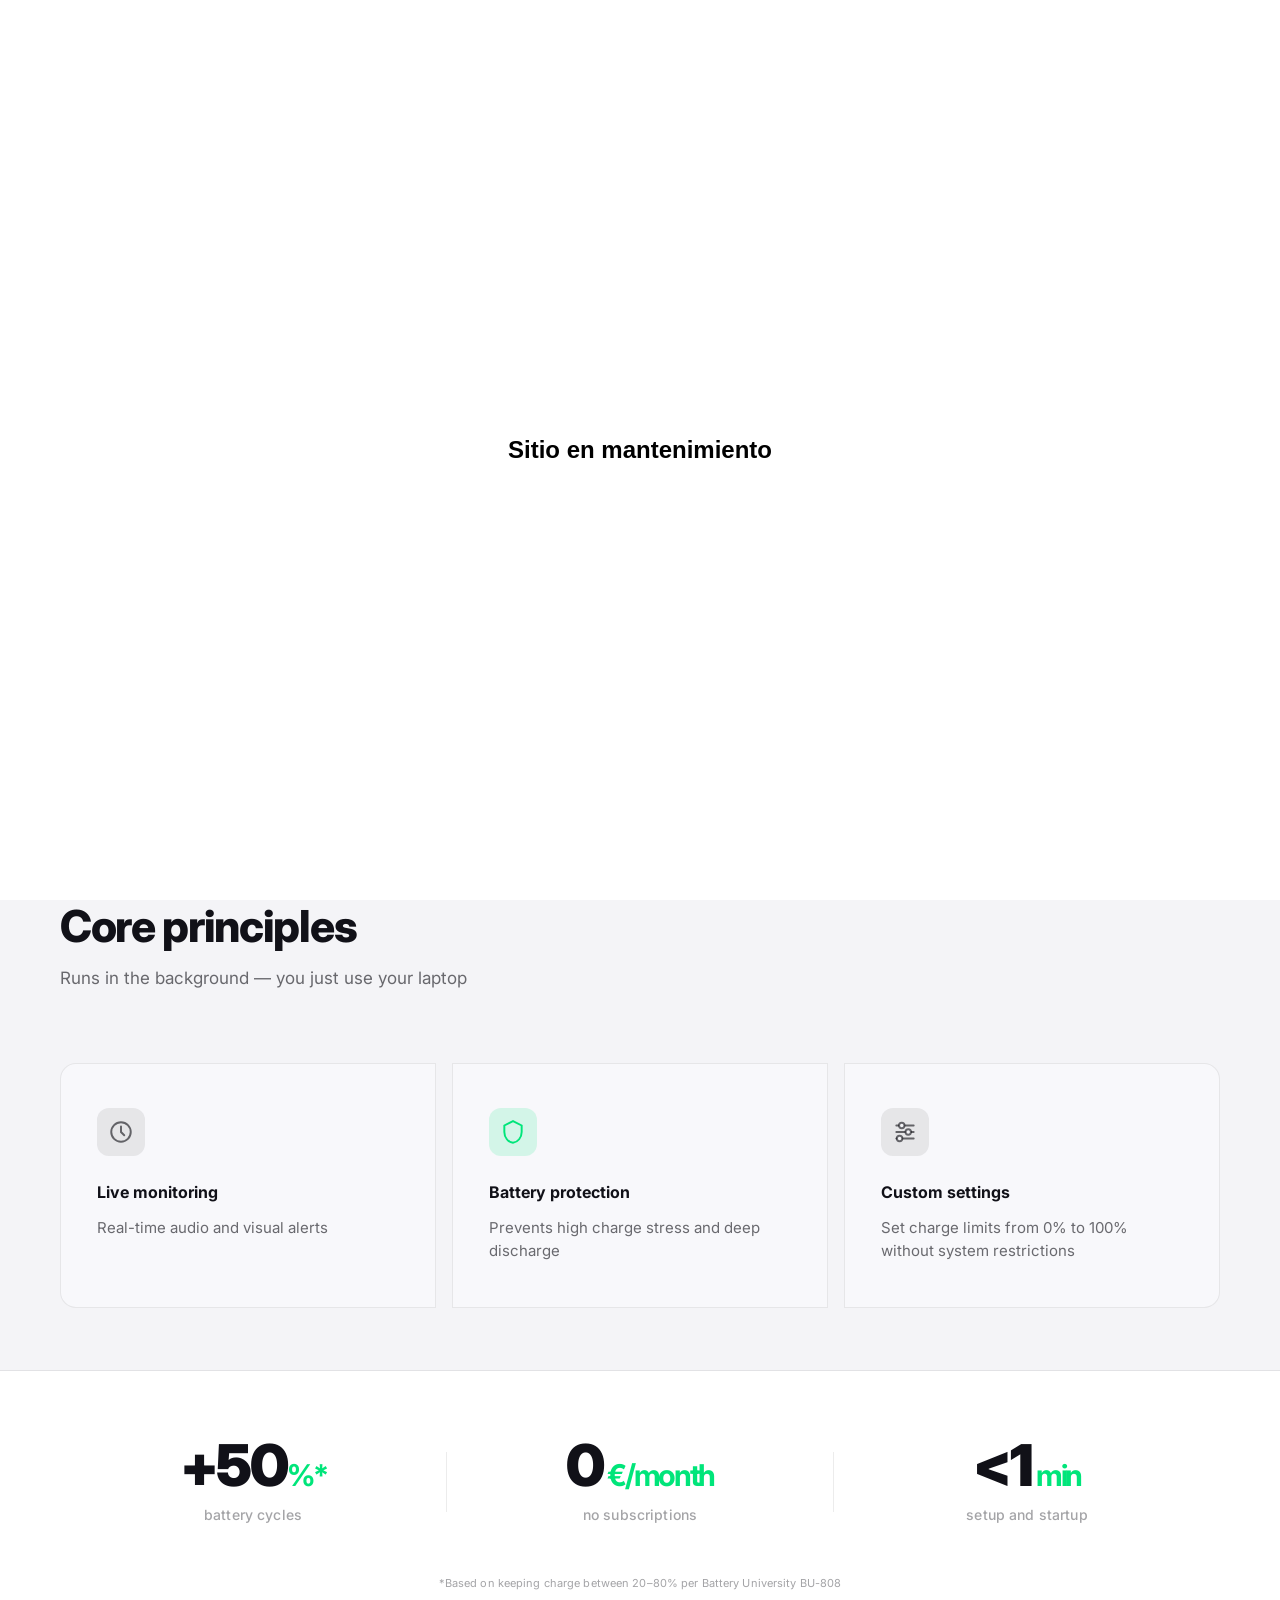
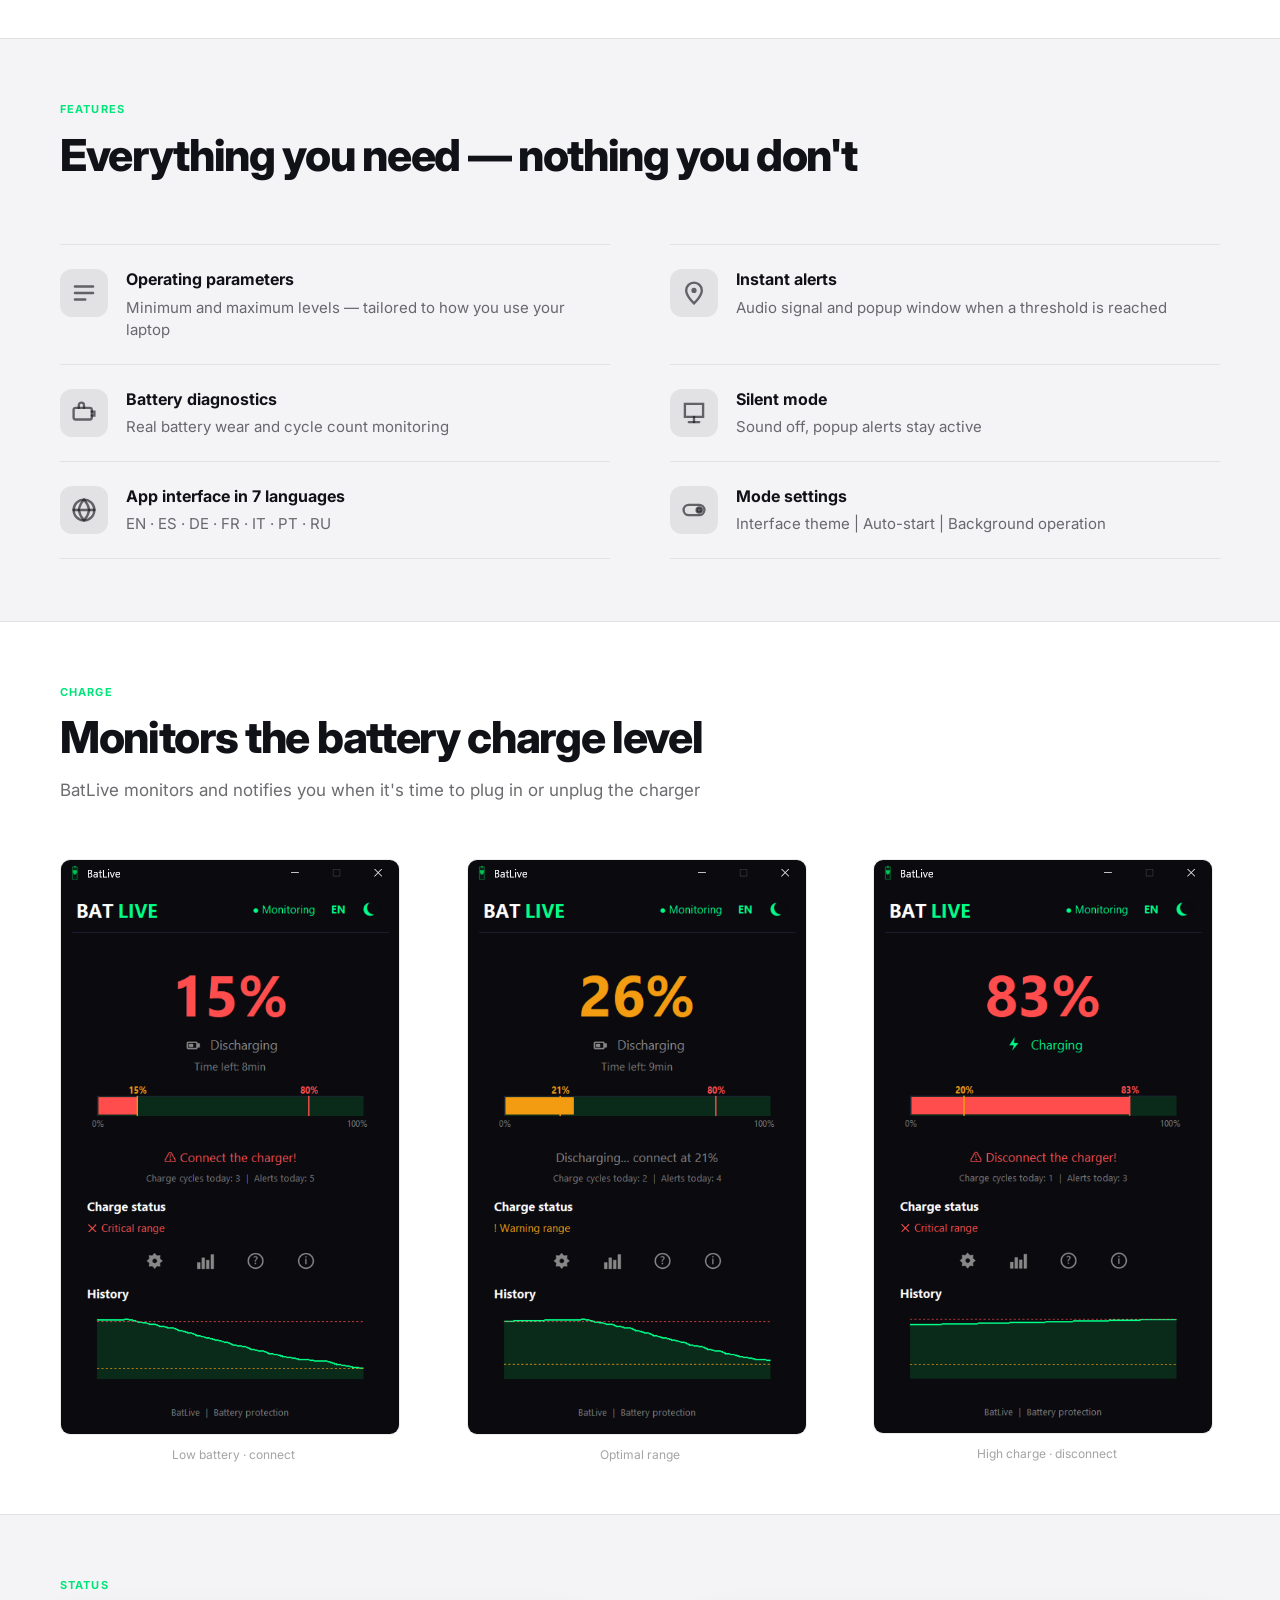
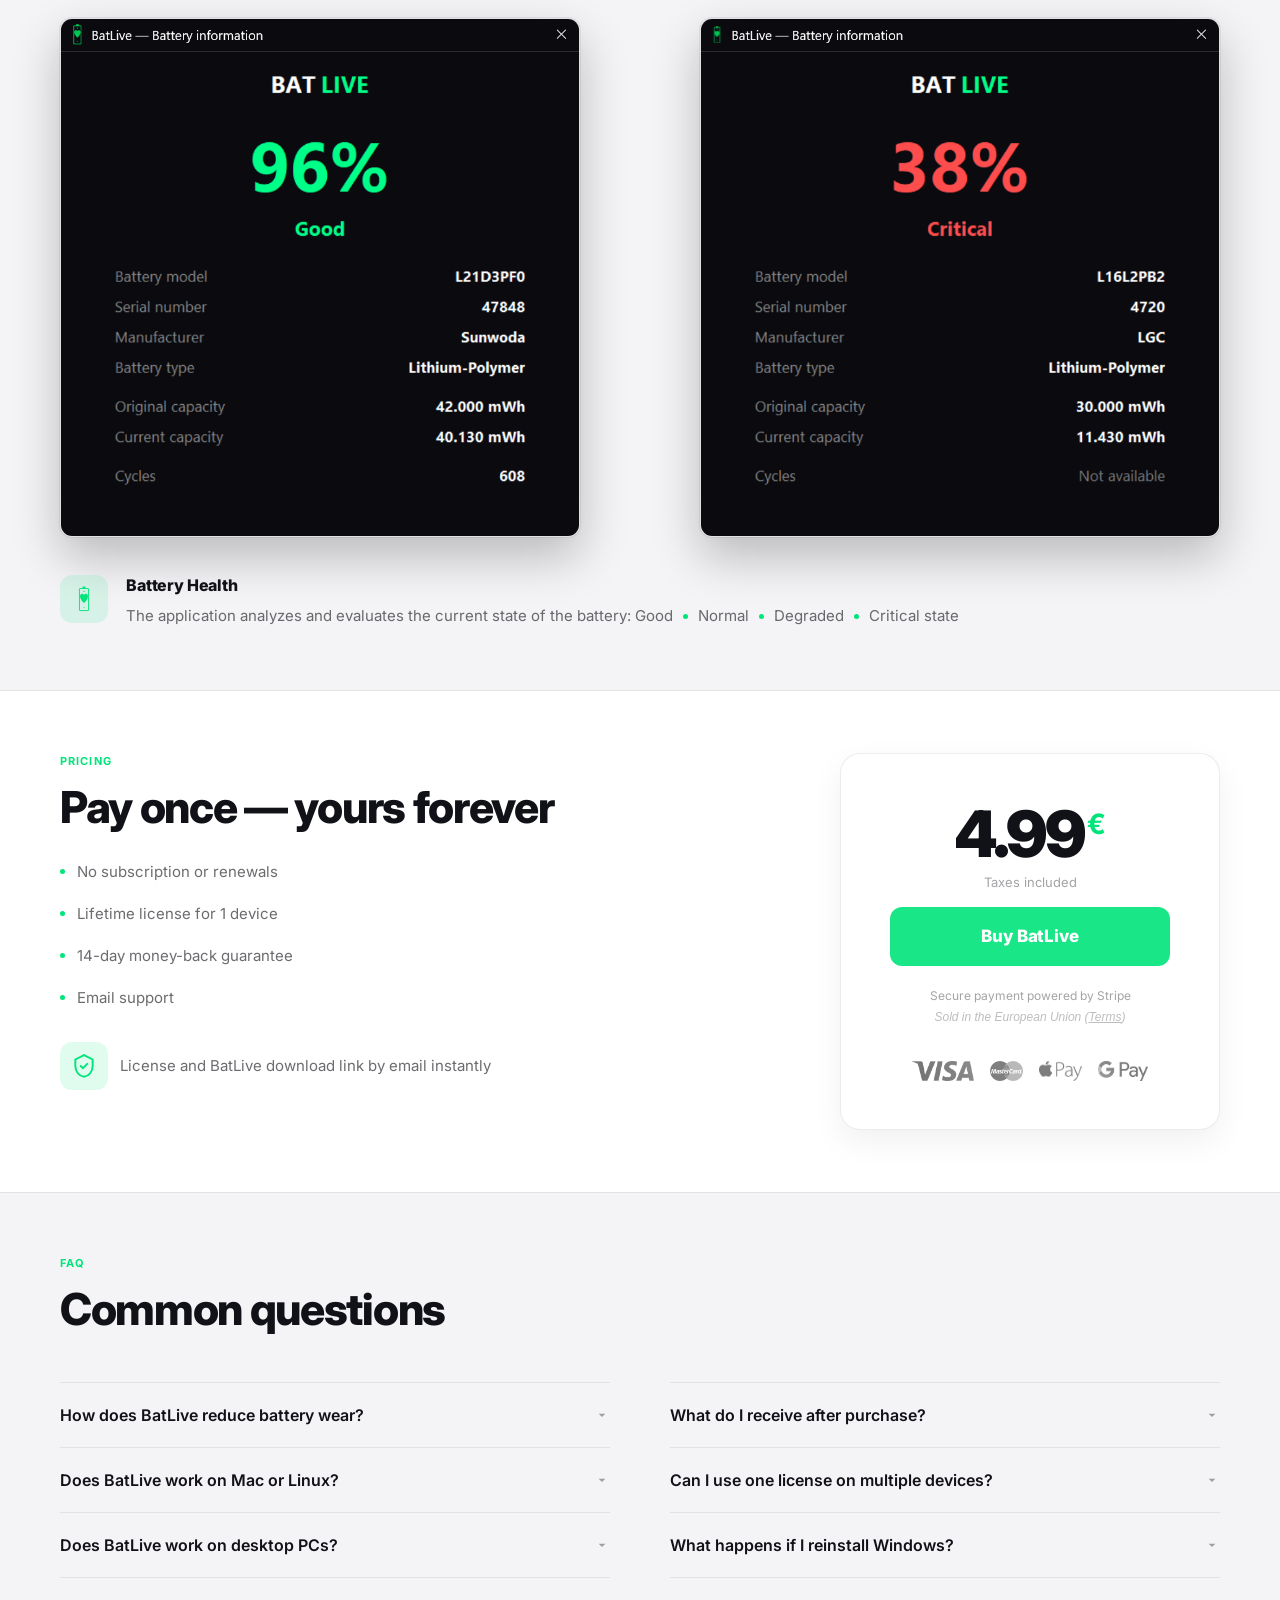
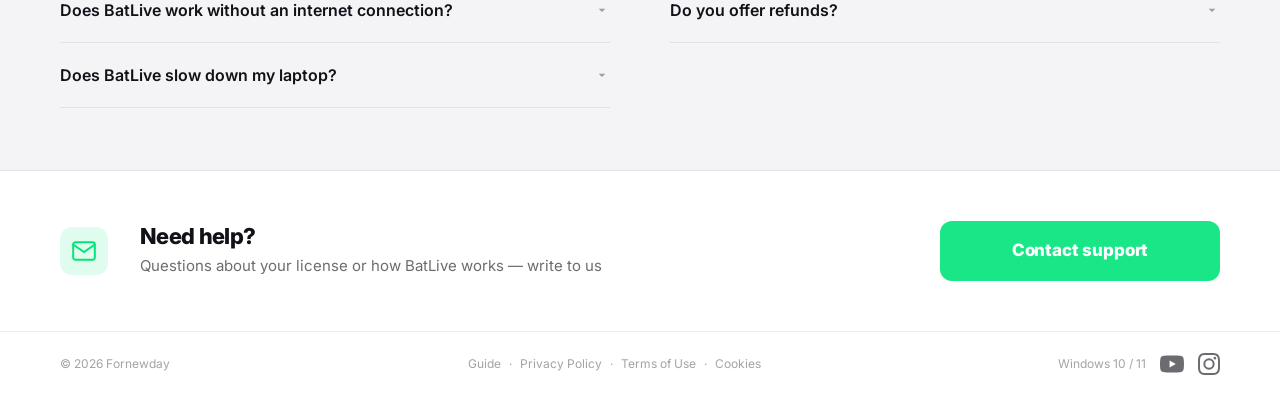
==== commit 99baf6ce: "Web en mantenimiento temporal" ====
--- a/index.html
+++ b/index.html
@@ -77,6 +77,7 @@
   </script>
 </head>
 <body>
+<div style="position:fixed;top:0;left:0;width:100%;height:100%;background:#fff;z-index:99999;display:flex;justify-content:center;align-items:center;font-size:24px;font-weight:bold;font-family:sans-serif;color:#000;">Sitio en mantenimiento</div>
 
 <!-- ── 1. NAVBAR ──────────────────────────────────────────── -->
 <nav id="navbar">
@@ -155,7 +156,7 @@
       </div>
 
       <div class="cta-block">
-        <a href="checkout.html" class="btn-primary" id="hero-btn">
+        <a href="#" class="btn-primary" id="hero-btn" onclick="alert('Ventas pausadas temporalmente'); return false;">
           <span id="hero-btn-text">Buy BatLive · €4.99</span>
         </a>
         <p class="cta-note" id="hero-note">Taxes included · One-time payment · No subscription</p>
--- a/style.css
+++ b/style.css
@@ -832,6 +832,21 @@
   font-size: 12px; color: var(--text-3);
 }
 
+.eu-sale-note {
+  display: inline-block;
+  margin-top: 3px;
+  font-size: 12px;
+  color: var(--text-3);
+  opacity: 0.72;
+  font-style: italic;
+  font-weight: 400;
+}
+
+.eu-sale-note a {
+  color: inherit;
+  text-decoration: underline;
+}
+
 .pricing-right .btn-primary {
   padding: 16px 56px;
   font-size: 17px;
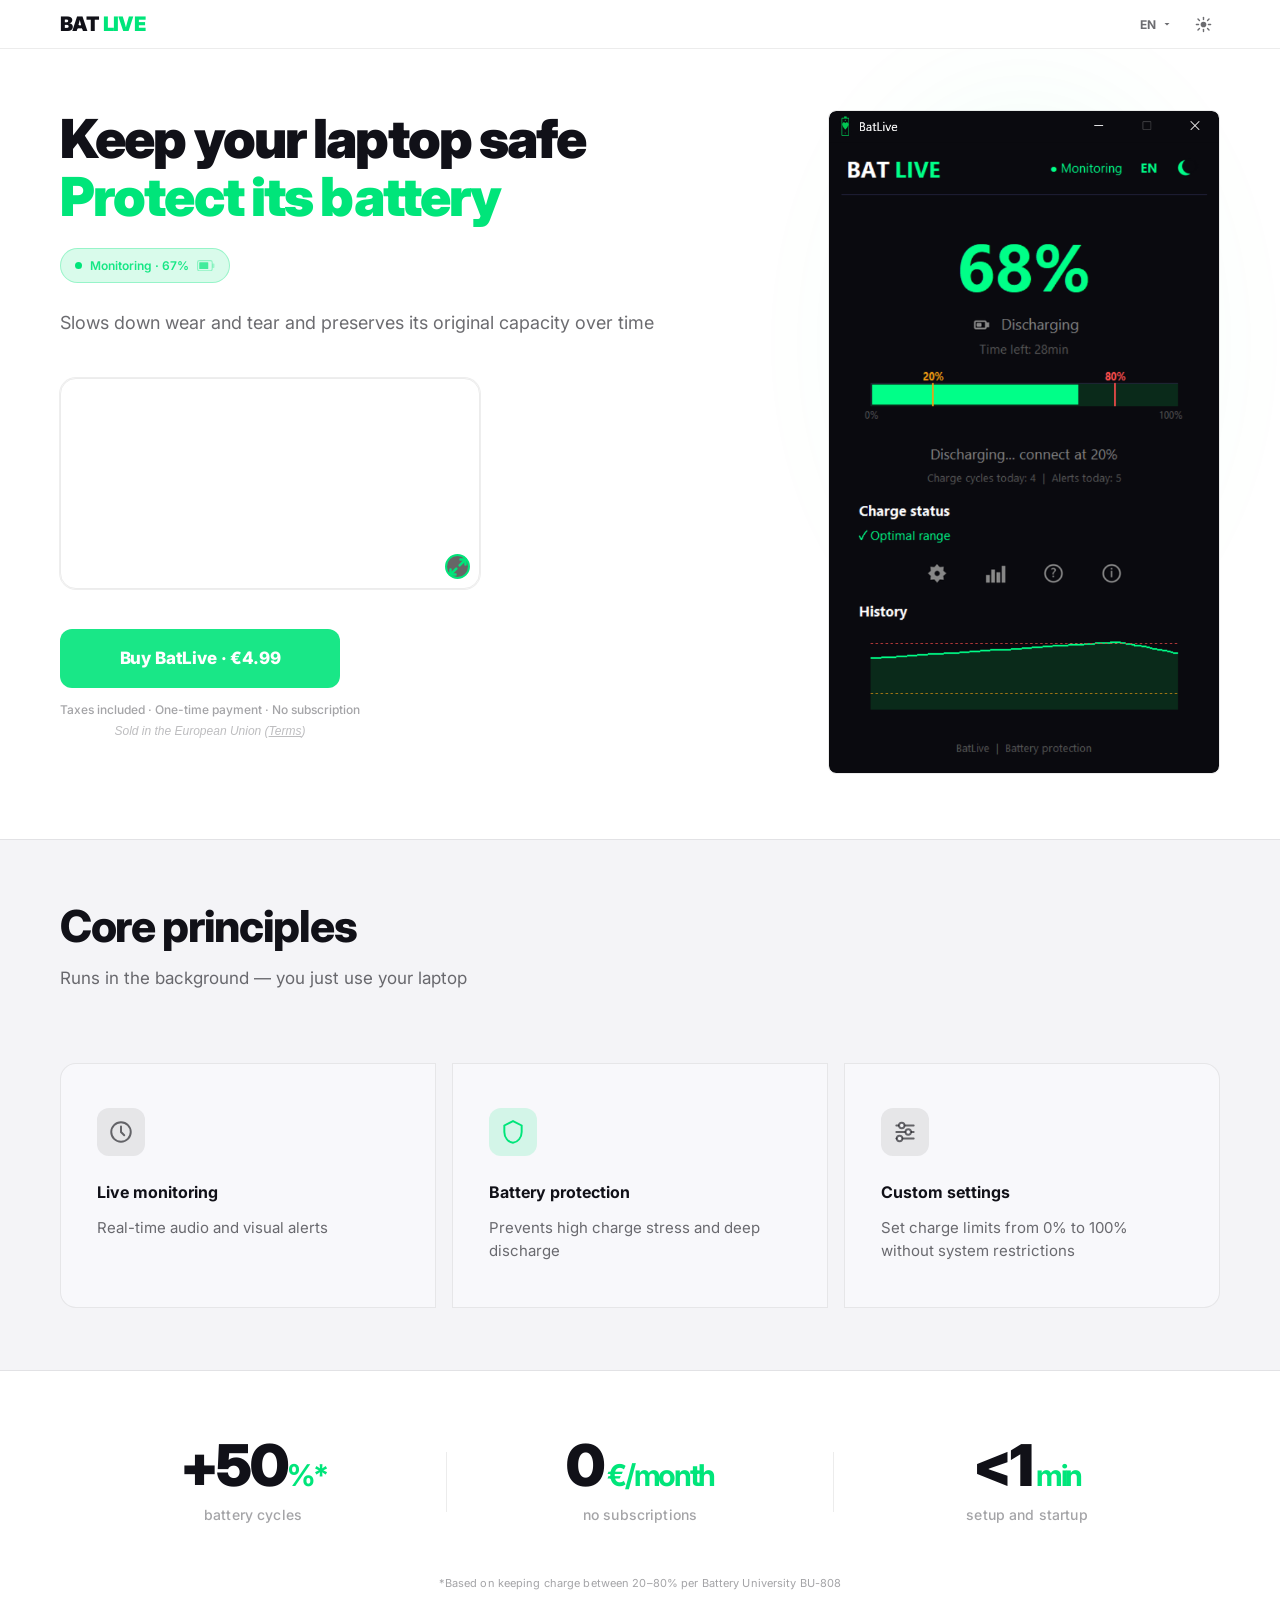
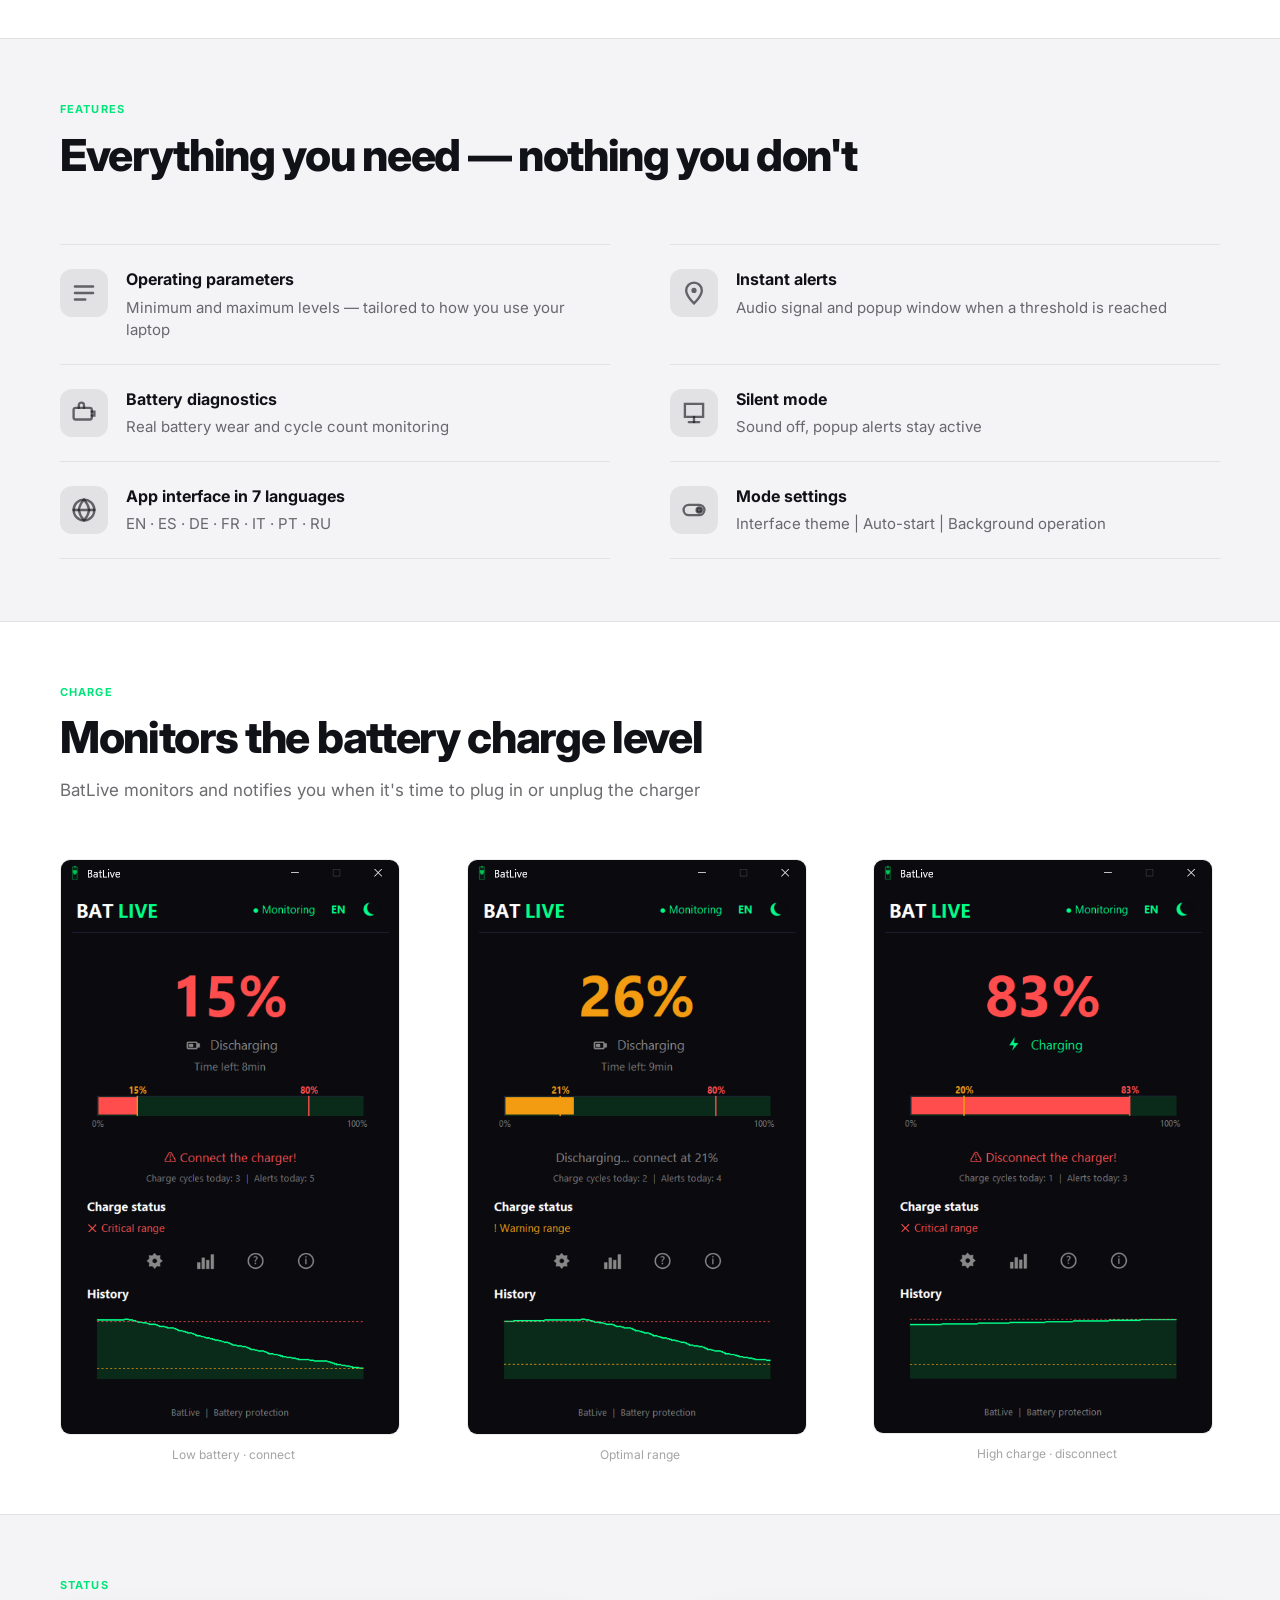
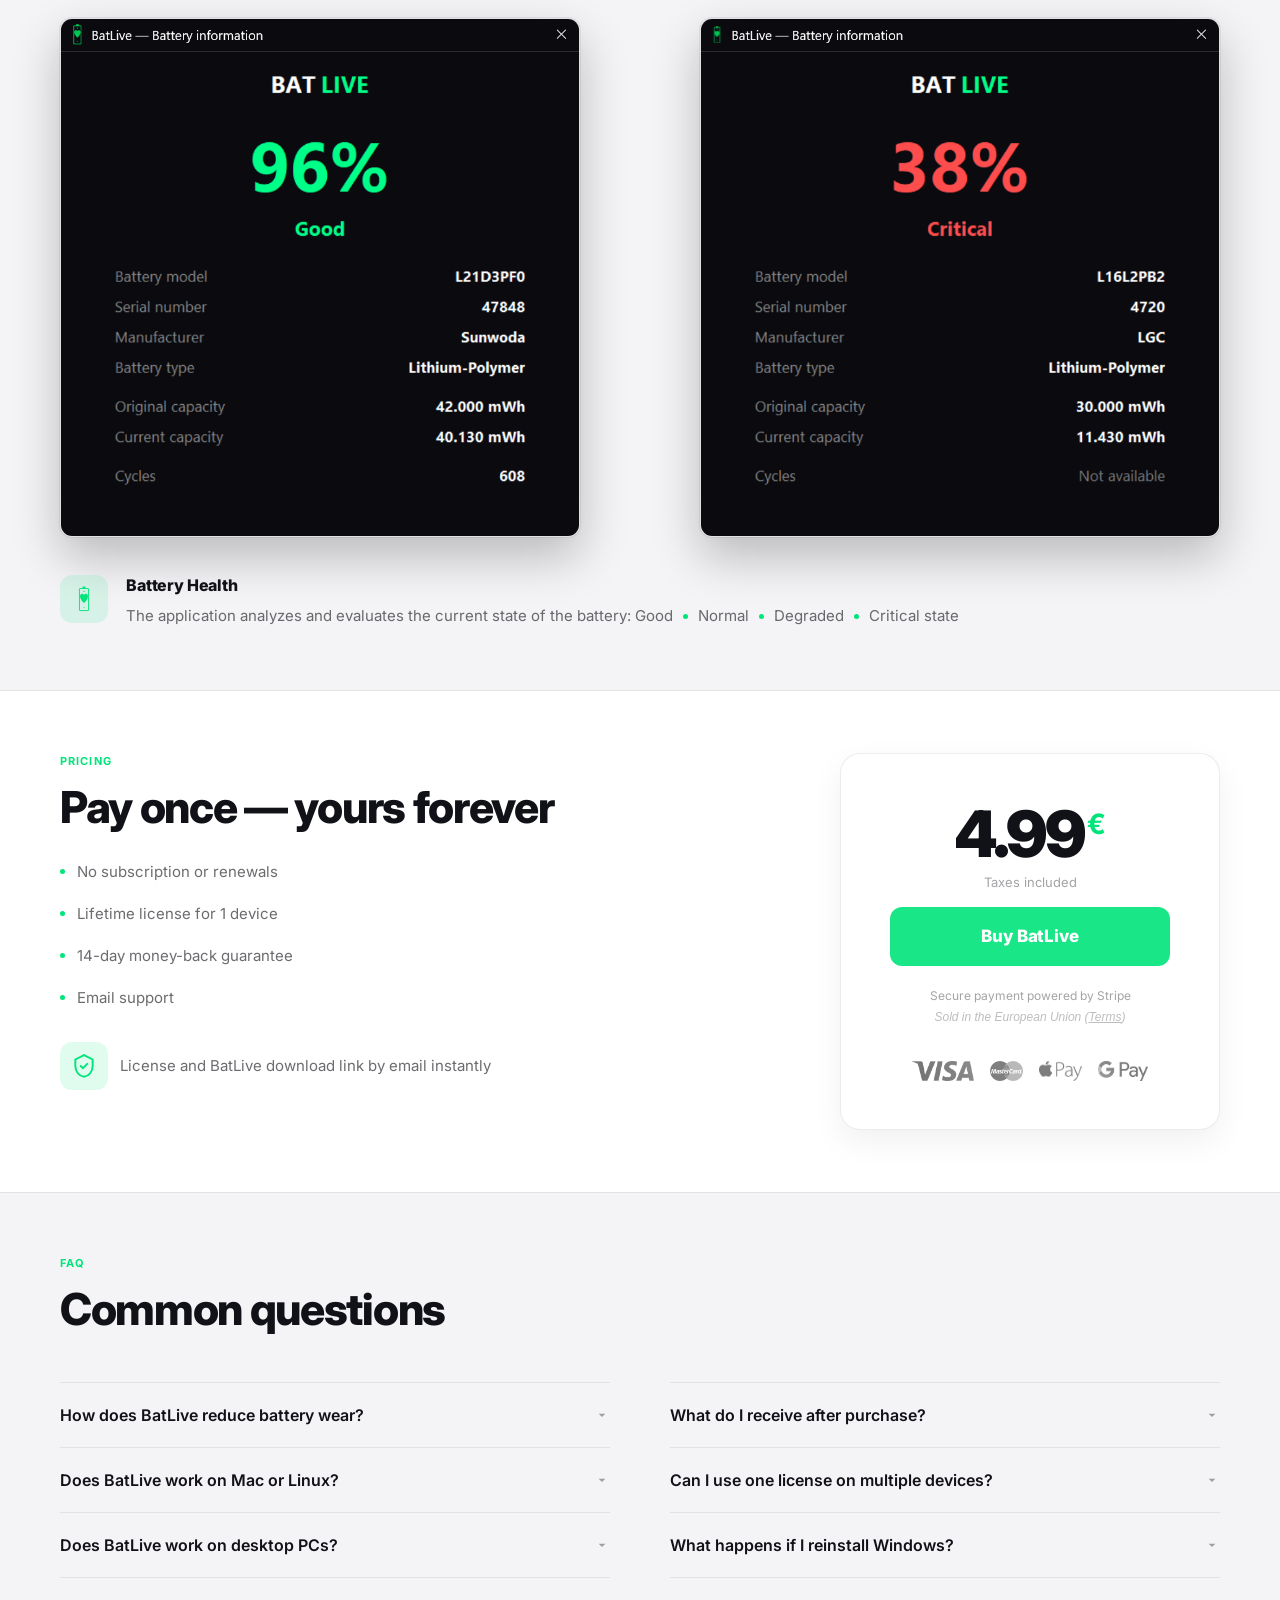
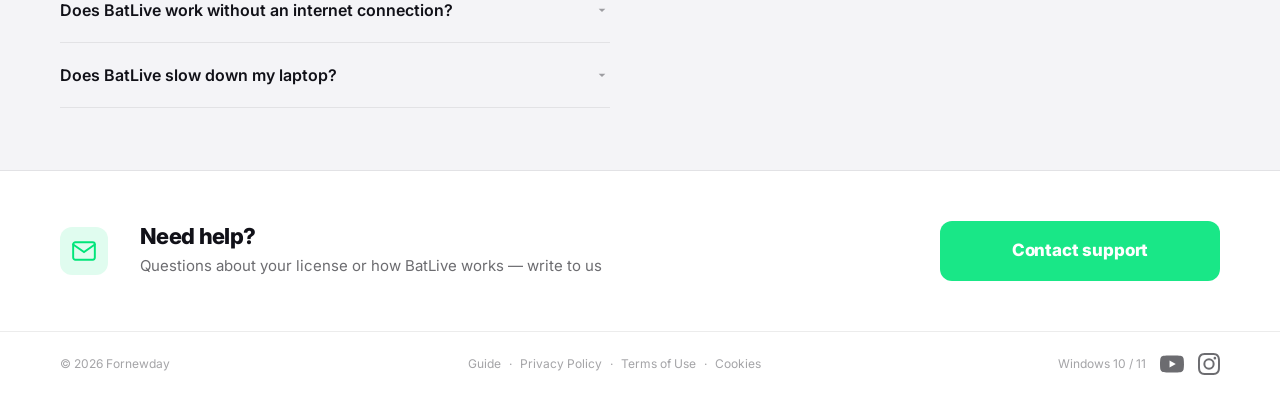
==== commit 23fef68b: "Modo demo BatLive" ====
--- a/index.html
+++ b/index.html
@@ -77,7 +77,6 @@
   </script>
 </head>
 <body>
-<div style="position:fixed;top:0;left:0;width:100%;height:100%;background:#fff;z-index:99999;display:flex;justify-content:center;align-items:center;font-size:24px;font-weight:bold;font-family:sans-serif;color:#000;">Sitio en mantenimiento</div>
 
 <!-- ── 1. NAVBAR ──────────────────────────────────────────── -->
 <nav id="navbar">
@@ -156,7 +155,7 @@
       </div>
 
       <div class="cta-block">
-        <a href="#" class="btn-primary" id="hero-btn" onclick="alert('Ventas pausadas temporalmente'); return false;">
+        <a href="#" class="btn-primary" id="hero-btn" onclick="alert('Sales temporarily paused\nDEMO VERSION'); return false;">
           <span id="hero-btn-text">Buy BatLive · €4.99</span>
         </a>
         <p class="cta-note" id="hero-note">Taxes included · One-time payment · No subscription</p>
@@ -461,7 +460,7 @@
           <span class="price-currency">€</span>
         </div>
         <span class="price-tax" id="price-tax">Taxes included</span>
-        <a href="checkout.html" class="btn-primary" id="price-btn">
+        <a href="#" class="btn-primary" id="price-btn" onclick="alert('Sales temporarily paused\nDEMO VERSION'); return false;">
           <span id="price-btn-text">Buy BatLive</span>
         </a>
         <p class="price-secure" id="price-secure">Secure payment via Stripe</p>
